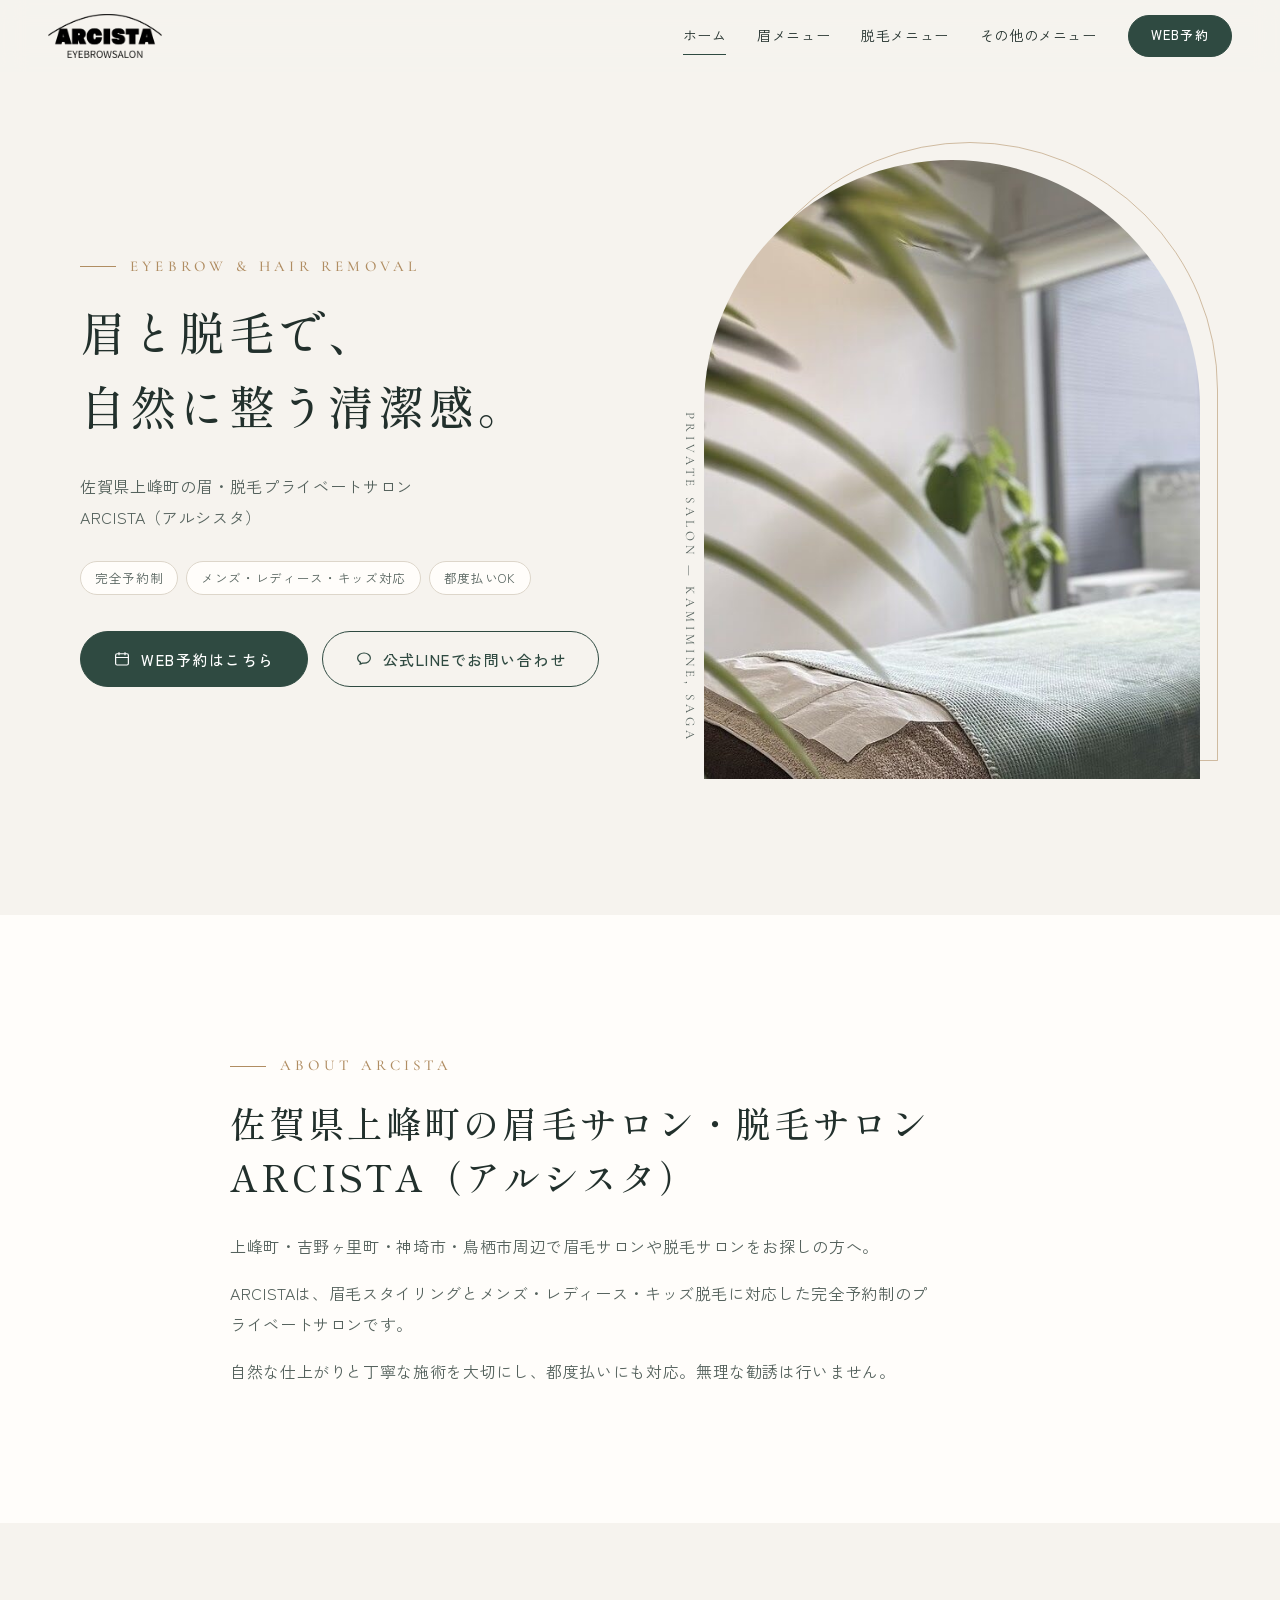
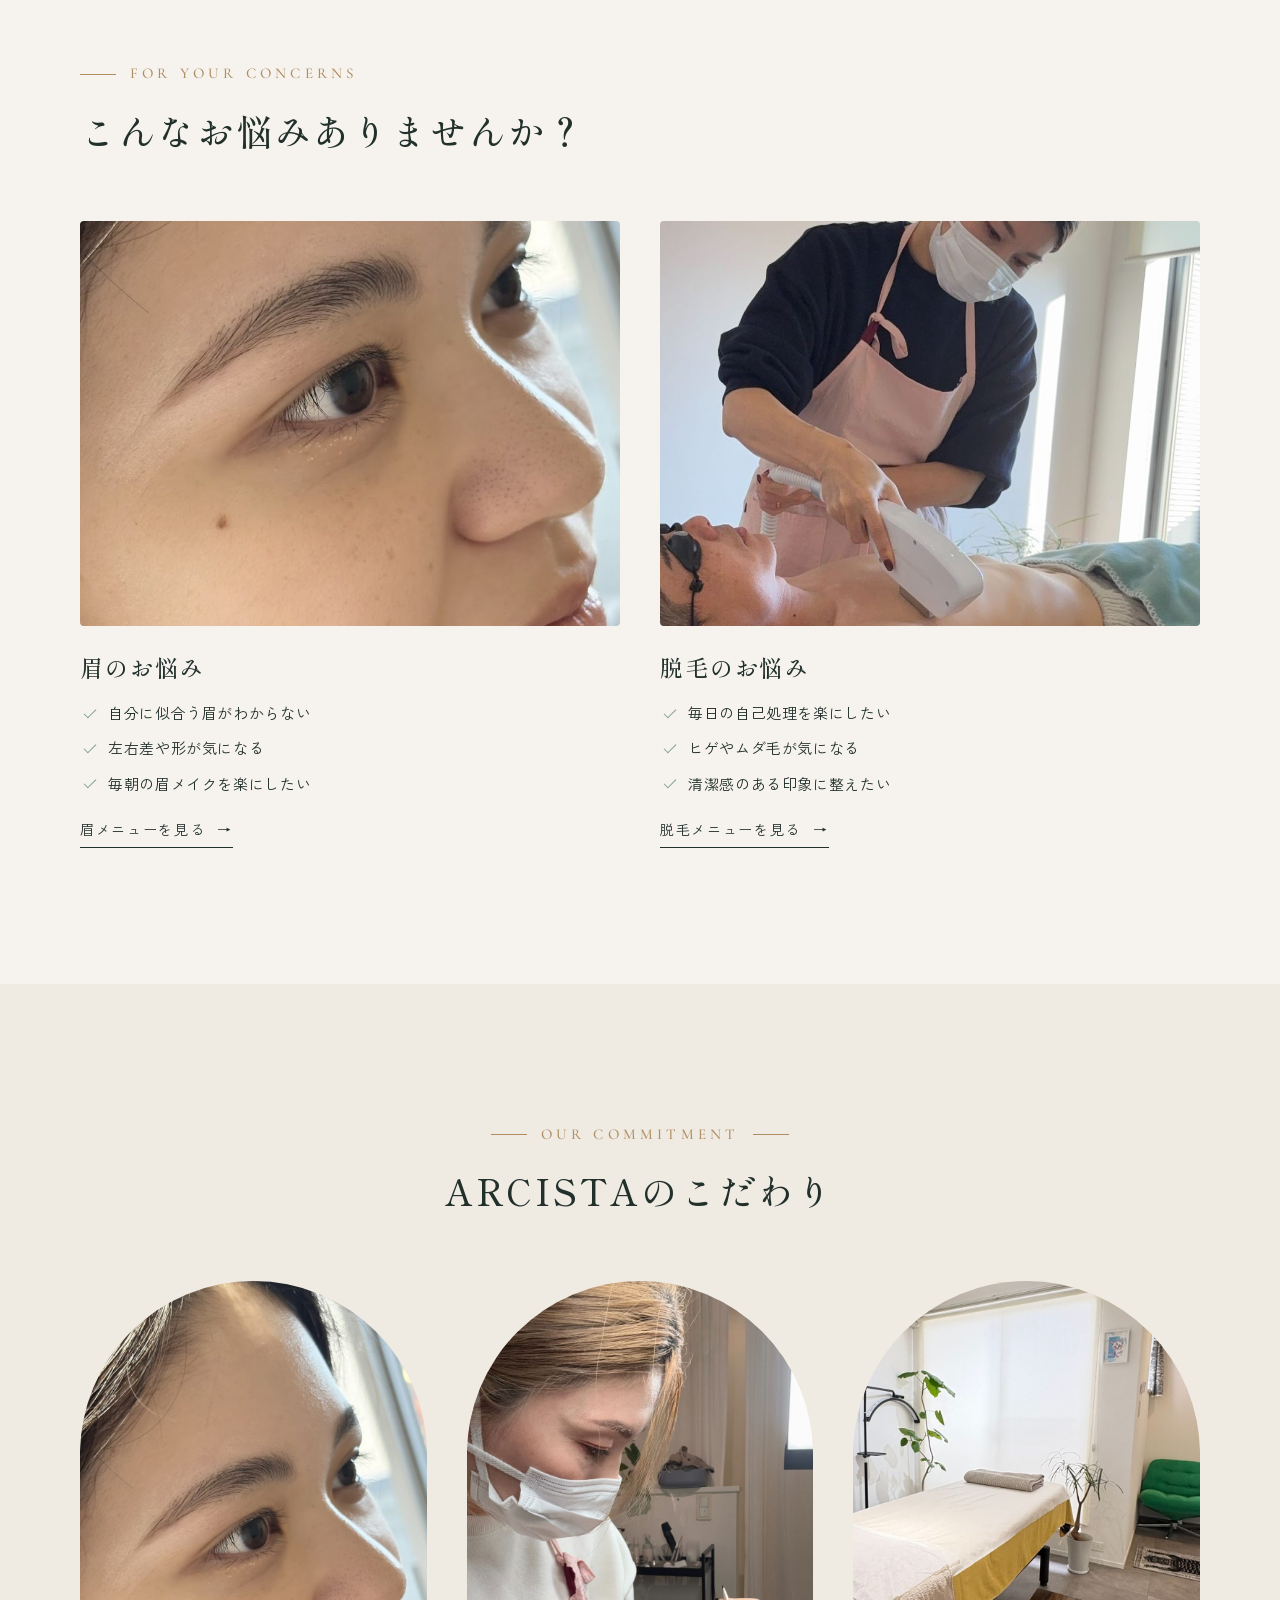
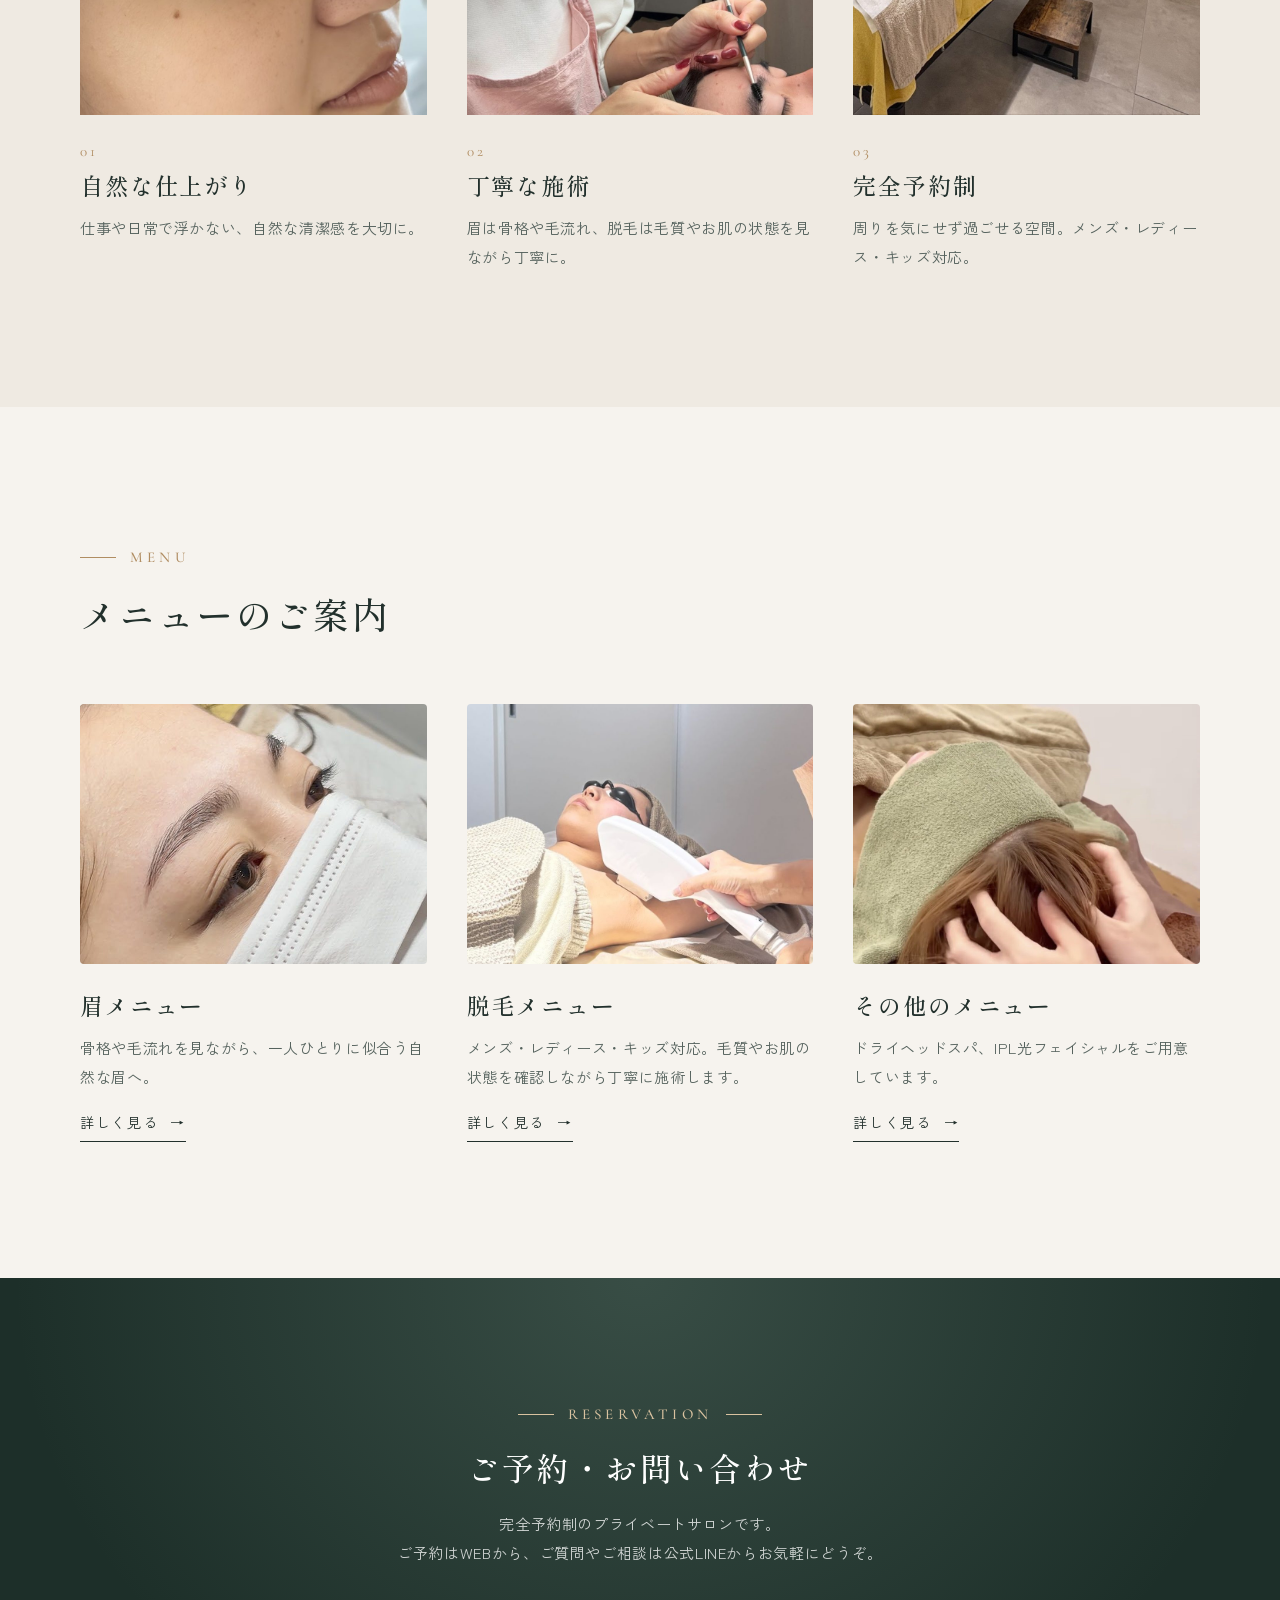
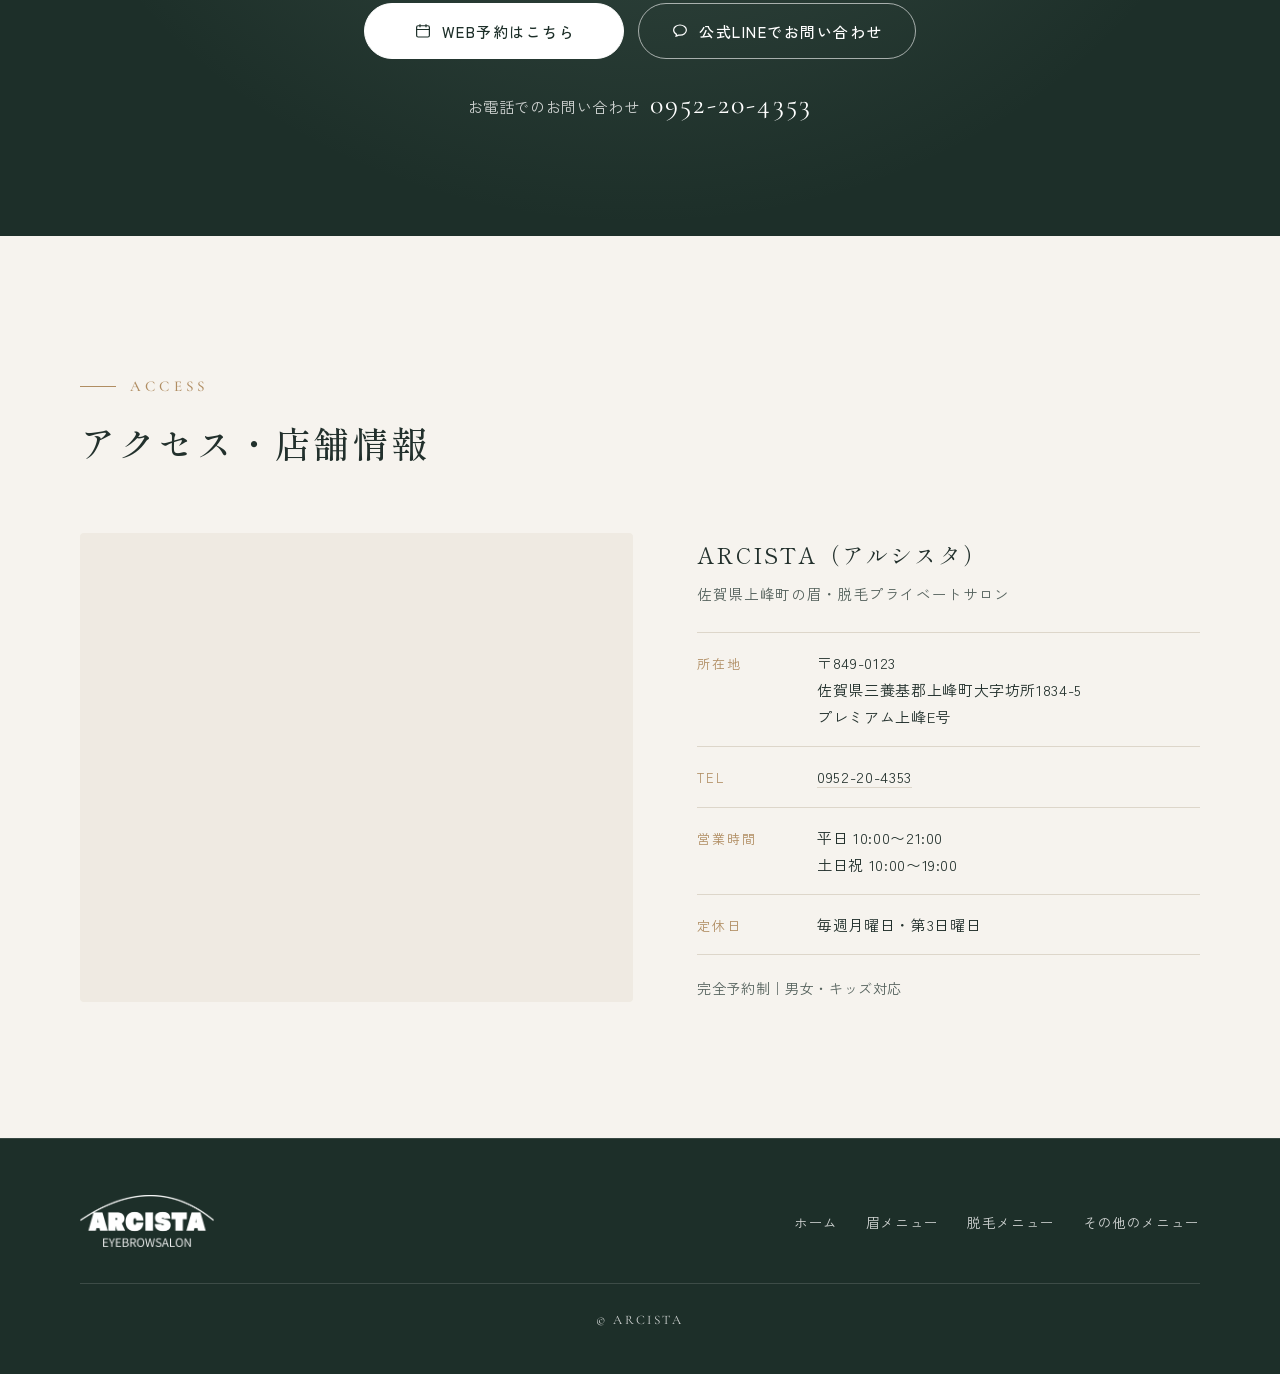
==== index.html @ b63dc0d6 "Rebuild the ARCISTA site as a redesigned static website Recreate all four pages of the Google Sites " ====
<!DOCTYPE html>
<html lang="ja">
<head>
<meta charset="utf-8">
<meta name="viewport" content="width=device-width, initial-scale=1">
<title>ARCISTA（アルシスタ）｜佐賀県上峰町の眉毛サロン・脱毛サロン</title>
<meta name="description" content="佐賀県上峰町の眉毛サロン・脱毛サロン ARCISTA（アルシスタ）。眉毛スタイリングとメンズ・レディース・キッズ脱毛に対応した完全予約制のプライベートサロンです。">
<meta property="og:type" content="website">
<meta property="og:site_name" content="ARCISTA（アルシスタ）">
<meta property="og:title" content="ARCISTA（アルシスタ）｜佐賀県上峰町の眉毛サロン・脱毛サロン">
<meta property="og:description" content="佐賀県上峰町の眉毛サロン・脱毛サロン ARCISTA（アルシスタ）。眉毛スタイリングとメンズ・レディース・キッズ脱毛に対応した完全予約制のプライベートサロンです。">
<meta property="og:image" content="images/hero.jpg">
<meta name="format-detection" content="telephone=no">
<link rel="icon" href="images/favicon.png">
<link rel="apple-touch-icon" href="images/favicon.png">
<link rel="preconnect" href="https://fonts.googleapis.com">
<link rel="preconnect" href="https://fonts.gstatic.com" crossorigin>
<link href="https://fonts.googleapis.com/css2?family=Cormorant+Garamond:wght@400;500&family=Shippori+Mincho:wght@400;500;600&family=Zen+Kaku+Gothic+New:wght@400;500&display=swap" rel="stylesheet">
<link rel="stylesheet" href="css/style.css">
<script>document.documentElement.classList.add('js');</script>
</head>
<body>
<a class="skip" href="#main">本文へスキップ</a>

<header class="site-header">
  <div class="site-header__inner">
    <a class="brand" href="index.html" aria-label="ARCISTA ホーム"><img src="images/logo.png" alt="ARCISTA EYEBROW SALON" width="560" height="217"></a>
    <button class="nav-toggle" type="button" aria-controls="nav" aria-expanded="false" aria-label="メニューを開く"><span></span><span></span><span></span></button>
    <nav class="nav" id="nav" aria-label="メインメニュー">
      <ul class="nav__list">
        <li><a href="index.html" aria-current="page">ホーム</a></li>
        <li><a href="eyebrow.html">眉メニュー</a></li>
        <li><a href="hair-removal.html">脱毛メニュー</a></li>
        <li><a href="other.html">その他のメニュー</a></li>
      </ul>
      <a class="btn btn--small" href="https://script.google.com/macros/s/AKfycbzo8WbLZhx-qSW-HrhDWom1a6CaFW49QN_-avgwk0KfLUEtTzykRMLi_vt3BGddYbbs/exec" target="_blank" rel="noopener">WEB予約</a>
    </nav>
  </div>
</header>

<main id="main">
<section class="hero">
  <div class="wrap hero__inner">
    <div class="reveal">
      <p class="label">Eyebrow &amp; Hair Removal</p>
      <h1 class="hero__title"><span>眉と脱毛で、</span><span>自然に整う清潔感。</span></h1>
      <p class="hero__sub">佐賀県上峰町の眉・脱毛プライベートサロン<br>ARCISTA（アルシスタ）</p>
      <ul class="hero__tags">
        <li>完全予約制</li><li>メンズ・レディース・キッズ対応</li><li>都度払いOK</li>
      </ul>
      <div class="btn-row">
        <a class="btn" href="https://script.google.com/macros/s/AKfycbzo8WbLZhx-qSW-HrhDWom1a6CaFW49QN_-avgwk0KfLUEtTzykRMLi_vt3BGddYbbs/exec" target="_blank" rel="noopener"><svg viewBox="0 0 24 24" fill="none" stroke="currentColor" stroke-width="1.6" aria-hidden="true"><rect x="3.5" y="5" width="17" height="15" rx="2"/><path d="M3.5 10h17M8 3v4M16 3v4"/></svg>WEB予約はこちら</a>
        <a class="btn btn--ghost" href="https://line.me/R/ti/p/@804rrtrj" target="_blank" rel="noopener"><svg viewBox="0 0 24 24" fill="none" stroke="currentColor" stroke-width="1.6" aria-hidden="true"><path d="M12 4c-4.7 0-8.5 3-8.5 6.8 0 2.4 1.5 4.5 3.9 5.7-.2.8-.6 2-.7 2.4 0 0 2.3-.6 3.6-1.5.6.1 1.1.2 1.7.2 4.7 0 8.5-3 8.5-6.8S16.7 4 12 4z"/></svg>公式LINEでお問い合わせ</a>
      </div>
    </div>
    <div class="hero__visual reveal">
      <div class="arch"><img src="images/hero.jpg" alt="観葉植物のある、明るく落ち着いたARCISTAの施術室" width="958" height="719" fetchpriority="high"></div>
      <p class="hero__caption" aria-hidden="true">Private Salon — Kamimine, Saga</p>
    </div>
  </div>
</section>

<section class="section section--surface" aria-labelledby="about-title">
  <div class="wrap wrap--narrow reveal">
    <p class="label">About ARCISTA</p>
    <h2 class="heading" id="about-title">佐賀県上峰町の眉毛サロン・脱毛サロン<br>ARCISTA（アルシスタ）</h2>
    <p class="lead">上峰町・吉野ヶ里町・神埼市・鳥栖市周辺で眉毛サロンや脱毛サロンをお探しの方へ。</p>
    <p class="lead">ARCISTAは、眉毛スタイリングとメンズ・レディース・キッズ脱毛に対応した完全予約制のプライベートサロンです。</p>
    <p class="lead">自然な仕上がりと丁寧な施術を大切にし、都度払いにも対応。無理な勧誘は行いません。</p>
  </div>
</section>

<section class="section" aria-labelledby="concerns-title">
  <div class="wrap">
    <div class="section-head reveal">
      <p class="label">For Your Concerns</p>
      <h2 class="heading" id="concerns-title">こんなお悩みありませんか？</h2>
    </div>
    <div class="cards cards--2">
      <a class="card reveal" href="eyebrow.html">
        <div class="card__media"><img src="images/concern-brow.jpg" alt="自然に整えた眉の横顔" width="1200" height="674" loading="lazy"></div>
        <div class="card__body">
          <h3 class="card__title">眉のお悩み</h3>
          <ul class="checks">
            <li>自分に似合う眉がわからない</li>
            <li>左右差や形が気になる</li>
            <li>毎朝の眉メイクを楽にしたい</li>
          </ul>
          <span class="text-link">眉メニューを見る</span>
        </div>
      </a>
      <a class="card reveal" href="hair-removal.html">
        <div class="card__media"><img src="images/concern-hair.jpg" alt="脱毛の施術風景" width="1200" height="674" loading="lazy"></div>
        <div class="card__body">
          <h3 class="card__title">脱毛のお悩み</h3>
          <ul class="checks">
            <li>毎日の自己処理を楽にしたい</li>
            <li>ヒゲやムダ毛が気になる</li>
            <li>清潔感のある印象に整えたい</li>
          </ul>
          <span class="text-link">脱毛メニューを見る</span>
        </div>
      </a>
    </div>
  </div>
</section>

<section class="section section--soft" aria-labelledby="commit-title">
  <div class="wrap">
    <div class="section-head section-head--center reveal">
      <p class="label">Our Commitment</p>
      <h2 class="heading" id="commit-title">ARCISTAのこだわり</h2>
    </div>
    <div class="cards cards--3 cards--keep">
      <div class="card reveal">
        <div class="card__media card__media--arch"><img src="images/commit-natural.jpg" alt="自然な仕上がりの眉" width="1200" height="1200" loading="lazy"></div>
        <div class="card__body">
          <p class="card__num">01</p>
          <h3 class="card__title">自然な仕上がり</h3>
          <p class="card__text">仕事や日常で浮かない、自然な清潔感を大切に。</p>
        </div>
      </div>
      <div class="card reveal">
        <div class="card__media card__media--arch"><img src="images/commit-care.jpg" alt="眉を丁寧に施術するスタッフ" width="1200" height="1200" loading="lazy"></div>
        <div class="card__body">
          <p class="card__num">02</p>
          <h3 class="card__title">丁寧な施術</h3>
          <p class="card__text">眉は骨格や毛流れ、脱毛は毛質やお肌の状態を見ながら丁寧に。</p>
        </div>
      </div>
      <div class="card reveal">
        <div class="card__media card__media--arch"><img src="images/commit-private.jpg" alt="完全個室の施術スペース" width="1200" height="1200" loading="lazy"></div>
        <div class="card__body">
          <p class="card__num">03</p>
          <h3 class="card__title">完全予約制</h3>
          <p class="card__text">周りを気にせず過ごせる空間。メンズ・レディース・キッズ対応。</p>
        </div>
      </div>
    </div>
  </div>
</section>

<section class="section" aria-labelledby="menu-title">
  <div class="wrap">
    <div class="section-head reveal">
      <p class="label">Menu</p>
      <h2 class="heading" id="menu-title">メニューのご案内</h2>
    </div>
    <div class="cards cards--3">
      <a class="card reveal" href="eyebrow.html">
        <div class="card__media"><img src="images/menu-brow.jpg" alt="眉スタイリングの仕上がり" width="918" height="516" loading="lazy"></div>
        <div class="card__body">
          <h3 class="card__title">眉メニュー</h3>
          <p class="card__text">骨格や毛流れを見ながら、一人ひとりに似合う自然な眉へ。</p>
          <span class="text-link">詳しく見る</span>
        </div>
      </a>
      <a class="card reveal" href="hair-removal.html">
        <div class="card__media"><img src="images/menu-hair.jpg" alt="脱毛の施術風景" width="1200" height="674" loading="lazy"></div>
        <div class="card__body">
          <h3 class="card__title">脱毛メニュー</h3>
          <p class="card__text">メンズ・レディース・キッズ対応。毛質やお肌の状態を確認しながら丁寧に施術します。</p>
          <span class="text-link">詳しく見る</span>
        </div>
      </a>
      <a class="card reveal" href="other.html">
        <div class="card__media"><img src="images/headspa.jpg" alt="ドライヘッドスパの施術風景" width="1179" height="884" loading="lazy"></div>
        <div class="card__body">
          <h3 class="card__title">その他のメニュー</h3>
          <p class="card__text">ドライヘッドスパ、IPL光フェイシャルをご用意しています。</p>
          <span class="text-link">詳しく見る</span>
        </div>
      </a>
    </div>
  </div>
</section>

<section class="cta" aria-labelledby="cta-title">
  <div class="wrap reveal">
    <p class="label">Reservation</p>
    <h2 id="cta-title">ご予約・お問い合わせ</h2>
    <p>完全予約制のプライベートサロンです。<br>ご予約はWEBから、ご質問やご相談は公式LINEからお気軽にどうぞ。</p>
    <div class="btn-row">
      <a class="btn btn--light" href="https://script.google.com/macros/s/AKfycbzo8WbLZhx-qSW-HrhDWom1a6CaFW49QN_-avgwk0KfLUEtTzykRMLi_vt3BGddYbbs/exec" target="_blank" rel="noopener"><svg viewBox="0 0 24 24" fill="none" stroke="currentColor" stroke-width="1.6" aria-hidden="true"><rect x="3.5" y="5" width="17" height="15" rx="2"/><path d="M3.5 10h17M8 3v4M16 3v4"/></svg>WEB予約はこちら</a>
      <a class="btn btn--outline-light" href="https://line.me/R/ti/p/@804rrtrj" target="_blank" rel="noopener"><svg viewBox="0 0 24 24" fill="none" stroke="currentColor" stroke-width="1.6" aria-hidden="true"><path d="M12 4c-4.7 0-8.5 3-8.5 6.8 0 2.4 1.5 4.5 3.9 5.7-.2.8-.6 2-.7 2.4 0 0 2.3-.6 3.6-1.5.6.1 1.1.2 1.7.2 4.7 0 8.5-3 8.5-6.8S16.7 4 12 4z"/></svg>公式LINEでお問い合わせ</a>
    </div>
    <p class="cta__tel">お電話でのお問い合わせ<a href="tel:0952204353">0952-20-4353</a></p>
  </div>
</section>

<section class="section" id="access" aria-labelledby="access-title">
  <div class="wrap">
    <div class="section-head reveal">
      <p class="label">Access</p>
      <h2 class="heading" id="access-title">アクセス・店舗情報</h2>
    </div>
    <div class="access">
      <div class="access__map reveal">
        <iframe title="ARCISTAの地図" loading="lazy" referrerpolicy="no-referrer-when-downgrade" src="https://maps.google.com/maps?hl=ja&amp;q=33.32833,130.421564&amp;z=17&amp;output=embed"></iframe>
      </div>
      <div class="reveal">
        <p class="access__name">ARCISTA（アルシスタ）</p>
        <p class="access__desc">佐賀県上峰町の眉・脱毛プライベートサロン</p>
        <dl class="info">
          <div><dt>所在地</dt><dd>〒849-0123<br><span class="nb">佐賀県三養基郡上峰町</span><span class="nb">大字坊所1834-5</span><br>プレミアム上峰E号</dd></div>
          <div><dt>TEL</dt><dd><a href="tel:0952204353">0952-20-4353</a></dd></div>
          <div><dt>営業時間</dt><dd>平日 10:00〜21:00<br>土日祝 10:00〜19:00</dd></div>
          <div><dt>定休日</dt><dd>毎週月曜日・第3日曜日</dd></div>
        </dl>
        <p class="access__foot">完全予約制｜男女・キッズ対応</p>
      </div>
    </div>
  </div>
</section>
</main>

<footer class="site-footer">
  <div class="wrap">
    <div class="site-footer__inner">
      <a href="index.html" aria-label="ARCISTA ホーム"><img src="images/logo.png" alt="ARCISTA EYEBROW SALON" width="560" height="217" loading="lazy"></a>
      <nav aria-label="フッターメニュー">
        <ul>
          <li><a href="index.html" aria-current="page">ホーム</a></li>
          <li><a href="eyebrow.html">眉メニュー</a></li>
          <li><a href="hair-removal.html">脱毛メニュー</a></li>
          <li><a href="other.html">その他のメニュー</a></li>
        </ul>
      </nav>
    </div>
    <p class="copyright">© ARCISTA</p>
  </div>
</footer>

<div class="fixed-bar">
  <a href="https://script.google.com/macros/s/AKfycbzo8WbLZhx-qSW-HrhDWom1a6CaFW49QN_-avgwk0KfLUEtTzykRMLi_vt3BGddYbbs/exec" target="_blank" rel="noopener"><svg viewBox="0 0 24 24" fill="none" stroke="currentColor" stroke-width="1.6" aria-hidden="true"><rect x="3.5" y="5" width="17" height="15" rx="2"/><path d="M3.5 10h17M8 3v4M16 3v4"/></svg>WEB予約</a>
  <a href="https://line.me/R/ti/p/@804rrtrj" target="_blank" rel="noopener"><svg viewBox="0 0 24 24" fill="none" stroke="currentColor" stroke-width="1.6" aria-hidden="true"><path d="M12 4c-4.7 0-8.5 3-8.5 6.8 0 2.4 1.5 4.5 3.9 5.7-.2.8-.6 2-.7 2.4 0 0 2.3-.6 3.6-1.5.6.1 1.1.2 1.7.2 4.7 0 8.5-3 8.5-6.8S16.7 4 12 4z"/></svg>LINE相談</a>
  <a href="tel:0952204353" aria-label="電話をかける 0952-20-4353"><svg viewBox="0 0 24 24" fill="none" stroke="currentColor" stroke-width="1.6" aria-hidden="true"><path d="M6.5 3.5h3l1.5 4-2 1.5a12 12 0 0 0 6 6l1.5-2 4 1.5v3a2 2 0 0 1-2 2A16 16 0 0 1 4.5 5.5a2 2 0 0 1 2-2z"/></svg></a>
</div>

<script src="js/main.js"></script>
</body>
</html>
---- css/style.css ----
/* ==========================================================
   ARCISTA — site stylesheet
   ========================================================== */

:root {
  --bg: #f6f3ee;
  --bg-soft: #efeae2;
  --surface: #fffdfa;
  --ink: #22302c;
  --ink-soft: #55625d;
  --line: #ddd6ca;
  --green: #2f4a41;
  --green-deep: #1d2f29;
  --sage: #7f9c8e;
  --sage-soft: #dfe8e2;
  --gold: #b08d62;
  --line-green: #06c755;

  --serif: "Shippori Mincho", "Hiragino Mincho ProN", "Yu Mincho", "YuMincho", serif;
  --sans: "Zen Kaku Gothic New", "Hiragino Kaku Gothic ProN", "Hiragino Sans", "Yu Gothic", "Meiryo", sans-serif;
  --latin: "Cormorant Garamond", "Shippori Mincho", "Times New Roman", serif;

  --wrap: 1120px;
  --gutter: clamp(20px, 5vw, 48px);
  --section: clamp(72px, 11vw, 136px);
  --header-h: 72px;
}

*,
*::before,
*::after { box-sizing: border-box; }

html { scroll-behavior: smooth; scroll-padding-top: calc(var(--header-h) + 16px); }

body {
  margin: 0;
  background: var(--bg);
  color: var(--ink);
  font-family: var(--sans);
  font-size: 16px;
  line-height: 1.95;
  letter-spacing: 0.04em;
  -webkit-font-smoothing: antialiased;
  overflow-wrap: anywhere;
}

img { display: block; max-width: 100%; height: auto; }
a { color: inherit; }
h1, h2, h3, h4, p, ul, ol, dl, dd, figure { margin: 0; }
ul, ol { padding: 0; list-style: none; }

h1, h2, h3, h4 {
  font-family: var(--serif);
  font-weight: 500;
  line-height: 1.5;
  letter-spacing: 0.08em;
}

.wrap { width: min(100% - var(--gutter) * 2, var(--wrap)); margin-inline: auto; }
.wrap--narrow { --wrap: 820px; }
.nb { display: inline-block; }

.skip {
  position: absolute; left: 12px; top: -60px; z-index: 100;
  background: var(--green); color: #fff; padding: 8px 16px; border-radius: 4px;
}
.skip:focus { top: 12px; }

:focus-visible { outline: 2px solid var(--gold); outline-offset: 3px; }

/* ---------- Header ---------- */

.site-header {
  position: sticky; top: 0; z-index: 50;
  height: var(--header-h);
  background: rgba(246, 243, 238, 0.9);
  backdrop-filter: blur(12px);
  -webkit-backdrop-filter: blur(12px);
  border-bottom: 1px solid transparent;
  transition: border-color 0.3s;
}
.site-header.is-scrolled { border-bottom-color: var(--line); }

.site-header__inner {
  height: 100%;
  display: flex; align-items: center; justify-content: space-between; gap: 24px;
  width: min(100% - var(--gutter) * 2, 1280px); margin-inline: auto;
}

.brand { display: block; flex: none; }
.brand img { height: 44px; width: auto; }

.nav { display: flex; align-items: center; gap: clamp(16px, 2.4vw, 36px); }
.nav__list { display: flex; gap: clamp(16px, 2.4vw, 36px); }
.nav__list a {
  position: relative; display: block; padding: 6px 0;
  font-size: 14px; text-decoration: none; white-space: nowrap;
}
.nav__list a::after {
  content: ""; position: absolute; left: 0; right: 0; bottom: 0; height: 1px;
  background: var(--green); transform: scaleX(0); transform-origin: left;
  transition: transform 0.3s;
}
.nav__list a:hover::after,
.nav__list a[aria-current="page"]::after { transform: scaleX(1); }

.nav-toggle {
  display: none; width: 44px; height: 44px; padding: 0;
  background: none; border: 0; cursor: pointer; position: relative;
}
.nav-toggle span {
  position: absolute; left: 10px; right: 10px; height: 1.5px; background: var(--ink);
  transition: transform 0.3s, top 0.3s, opacity 0.3s;
}
.nav-toggle span:nth-child(1) { top: 15px; }
.nav-toggle span:nth-child(2) { top: 21px; }
.nav-toggle span:nth-child(3) { top: 27px; }
.nav-toggle[aria-expanded="true"] span:nth-child(1) { top: 21px; transform: rotate(45deg); }
.nav-toggle[aria-expanded="true"] span:nth-child(2) { opacity: 0; }
.nav-toggle[aria-expanded="true"] span:nth-child(3) { top: 21px; transform: rotate(-45deg); }

/* ---------- Buttons ---------- */

.btn {
  display: inline-flex; align-items: center; justify-content: center; gap: 10px;
  min-height: 56px; padding: 12px 32px;
  border: 1px solid var(--green); border-radius: 999px;
  background: var(--green); color: #fff;
  font-family: var(--sans); font-size: 15px; font-weight: 500; letter-spacing: 0.1em;
  text-decoration: none; text-align: center; line-height: 1.4;
  transition: background 0.25s, color 0.25s, border-color 0.25s, transform 0.25s;
}
.btn:hover { background: var(--green-deep); border-color: var(--green-deep); transform: translateY(-2px); }
.btn--ghost { background: transparent; color: var(--green); }
.btn--ghost:hover { background: var(--green); color: #fff; }
.btn--light { background: #fff; border-color: #fff; color: var(--green-deep); }
.btn--light:hover { background: var(--sage-soft); border-color: var(--sage-soft); }
.btn--outline-light { background: transparent; border-color: rgba(255, 255, 255, 0.6); color: #fff; }
.btn--outline-light:hover { background: #fff; border-color: #fff; color: var(--green-deep); }
.btn--small { min-height: 42px; padding: 8px 22px; font-size: 13px; }
.btn svg { width: 18px; height: 18px; flex: none; }

.btn-row { display: flex; flex-wrap: wrap; gap: 14px; }

.text-link {
  display: inline-flex; align-items: center; gap: 12px;
  font-size: 14px; letter-spacing: 0.12em; text-decoration: none;
  padding-bottom: 4px; border-bottom: 1px solid currentColor;
}
.text-link::after { content: "→"; transition: transform 0.25s; }
a:hover > .text-link::after,
.text-link:hover::after { transform: translateX(5px); }

/* ---------- Section basics ---------- */

.section { padding-block: var(--section); }
.section--soft { background: var(--bg-soft); }
.section--surface { background: var(--surface); }
.section--tight-top { padding-top: 0; }

.label {
  display: flex; align-items: center; gap: 14px;
  font-family: var(--latin); font-size: 15px; font-weight: 500;
  letter-spacing: 0.28em; text-transform: uppercase; color: var(--gold);
  margin-bottom: 14px;
}
.label::before { content: ""; width: 36px; height: 1px; background: currentColor; }

.heading { font-size: clamp(24px, 3.6vw, 36px); }
.heading + .lead { margin-top: 28px; }
.lead { color: var(--ink-soft); max-width: 44em; }
.lead + .lead { margin-top: 1em; }

.section-head { margin-bottom: clamp(36px, 6vw, 64px); }
.section-head--center { text-align: center; }
.section-head--center .label { justify-content: center; }
.section-head--center .label::after { content: ""; width: 36px; height: 1px; background: currentColor; }
.section-head--center .lead { margin-inline: auto; }

.arch { border-radius: 999px 999px 0 0; overflow: hidden; }
.arch img, .frame img { width: 100%; height: 100%; object-fit: cover; }
.frame { border-radius: 4px; overflow: hidden; }

/* ---------- Home hero ---------- */

.hero { padding-block: clamp(40px, 7vw, 88px) var(--section); overflow: hidden; }
.hero__inner {
  display: grid; grid-template-columns: 1.05fr 0.95fr; align-items: center;
  gap: clamp(32px, 6vw, 88px);
}
.hero__title { font-size: clamp(28px, 3.6vw, 46px); line-height: 1.6; letter-spacing: 0.08em; }
.hero__title span { display: block; white-space: nowrap; }
.hero__sub { margin-top: 28px; color: var(--ink-soft); max-width: 30em; }
.hero__tags { display: flex; flex-wrap: wrap; gap: 8px; margin-top: 28px; }
.hero__tags li {
  font-size: 12.5px; padding: 4px 14px; border: 1px solid var(--line);
  border-radius: 999px; background: var(--surface); color: var(--ink-soft);
}
.hero .btn-row { margin-top: 36px; }
.hero__visual { position: relative; }
.hero__visual .arch { aspect-ratio: 4 / 5; }
.hero__visual::before {
  content: ""; position: absolute; inset: -18px -18px 18px 18px; z-index: -1;
  border: 1px solid var(--gold); border-radius: 999px 999px 0 0; opacity: 0.55;
}
.hero__caption {
  position: absolute; left: -28px; bottom: 36px;
  writing-mode: vertical-rl; font-family: var(--latin); font-size: 13px;
  letter-spacing: 0.3em; color: var(--ink-soft); text-transform: uppercase;
}

/* ---------- Page hero (sub pages) ---------- */

.page-hero {
  padding-block: clamp(56px, 9vw, 112px) clamp(48px, 7vw, 88px);
  border-bottom: 1px solid var(--line);
  background:
    radial-gradient(60% 120% at 100% 0%, rgba(127, 156, 142, 0.18), transparent 70%),
    var(--bg);
}
.page-hero__en {
  font-family: var(--latin); font-size: clamp(44px, 9vw, 104px); font-weight: 400;
  line-height: 1; letter-spacing: 0.04em; color: var(--green);
}
.page-hero__title { margin-top: 18px; font-size: clamp(18px, 2.4vw, 22px); letter-spacing: 0.2em; }
.page-hero__lead { margin-top: 28px; color: var(--ink-soft); max-width: 42em; }

.crumbs { font-size: 12px; color: var(--ink-soft); margin-bottom: 28px; }
.crumbs a { text-decoration: none; }
.crumbs a:hover { text-decoration: underline; }
.crumbs span { margin-inline: 8px; }

/* ---------- Split layout ---------- */

.split {
  display: grid; grid-template-columns: 1fr 1fr; align-items: center;
  gap: clamp(32px, 6vw, 80px);
}
.split--reverse > :first-child { order: 2; }
.split__media { aspect-ratio: 4 / 3; }
.split__media.arch { aspect-ratio: 4 / 5; max-width: 440px; width: 100%; margin-inline: auto; }

/* ---------- Cards ---------- */

.cards { display: grid; gap: clamp(24px, 3.5vw, 40px); }
.cards--2 { grid-template-columns: repeat(2, 1fr); }
.cards--3 { grid-template-columns: repeat(3, 1fr); }

.card { display: flex; flex-direction: column; text-decoration: none; }
.card__media { aspect-ratio: 4 / 3; overflow: hidden; border-radius: 4px; background: var(--bg-soft); }
.card__media--arch { aspect-ratio: 4 / 5; border-radius: 999px 999px 0 0; }
.card__media--square { aspect-ratio: 1; }
.card__media img { width: 100%; height: 100%; object-fit: cover; transition: transform 0.8s cubic-bezier(0.2, 0.7, 0.2, 1); }
a.card:hover .card__media img { transform: scale(1.05); }
.card__body { padding-top: 22px; display: flex; flex-direction: column; flex: 1; }
.card__num { font-family: var(--latin); font-size: 15px; letter-spacing: 0.2em; color: var(--gold); }
.card__title { font-size: clamp(19px, 2.2vw, 23px); margin-top: 2px; }
.card__text { margin-top: 10px; color: var(--ink-soft); font-size: 15px; }
.card__body .text-link { margin-top: 18px; align-self: flex-start; }

.checks { margin-top: 14px; display: grid; gap: 6px; }
.checks li { position: relative; padding-left: 28px; font-size: 15px; }
.checks li::before {
  content: ""; position: absolute; left: 4px; top: 0.72em;
  width: 12px; height: 6px; border-left: 1.5px solid var(--sage); border-bottom: 1.5px solid var(--sage);
  transform: rotate(-45deg);
}

/* ---------- Feature list (reasons) ---------- */

.features { display: grid; gap: 0; border-top: 1px solid var(--line); }
.feature {
  display: grid; grid-template-columns: 96px 1fr; gap: clamp(16px, 3vw, 40px);
  padding-block: clamp(28px, 4vw, 44px); border-bottom: 1px solid var(--line);
}
.feature__num { font-family: var(--latin); font-size: clamp(40px, 5vw, 56px); line-height: 1; color: var(--sage); }
.feature__title { font-size: clamp(18px, 2.2vw, 22px); }
.feature__text { margin-top: 10px; color: var(--ink-soft); }

/* ---------- Menu detail blocks ---------- */

.menu-block { scroll-margin-top: calc(var(--header-h) + 16px); }
.menu-title { display: flex; align-items: baseline; flex-wrap: wrap; gap: 6px 20px; padding-bottom: 20px; border-bottom: 1px solid var(--ink); margin-bottom: clamp(32px, 5vw, 56px); }
.menu-title h2 { font-size: clamp(26px, 4vw, 40px); }
.menu-title p { font-family: var(--latin); letter-spacing: 0.24em; color: var(--gold); text-transform: uppercase; font-size: 14px; }

.detail-grid { display: grid; grid-template-columns: 1fr 1fr; gap: clamp(28px, 4vw, 56px); }
.detail { display: block; }
.detail--full { grid-column: 1 / -1; }
.detail h3 {
  font-size: 19px; margin-bottom: 16px; padding-left: 16px; position: relative;
}
.detail h3::before { content: ""; position: absolute; left: 0; top: 0.35em; bottom: 0.35em; width: 2px; background: var(--gold); }
.detail p { color: var(--ink-soft); }
.detail p + p { margin-top: 0.8em; }

.note { font-size: 13.5px; color: var(--ink-soft); line-height: 1.8; }
.note-list { display: grid; gap: 8px; }
.note-list li { position: relative; padding-left: 1.3em; color: var(--ink-soft); font-size: 15px; }
.note-list li::before { content: "・"; position: absolute; left: 0; }

/* ---------- Price ---------- */

.price-card {
  background: var(--surface); border: 1px solid var(--line); border-radius: 6px;
  padding: clamp(24px, 4vw, 40px);
}
.price-card h3, .price-card h4 { font-size: 19px; margin-bottom: 12px; }
.price-card .sub { font-size: 13px; color: var(--gold); letter-spacing: 0.14em; font-family: var(--sans); margin-left: 10px; }

.prices { display: grid; }
.prices > div {
  display: flex; align-items: baseline; justify-content: space-between; gap: 16px;
  padding-block: 14px; border-bottom: 1px dashed var(--line);
}
.prices > div:last-child { border-bottom: 0; }
.prices dt { font-size: 15px; }
.prices dd {
  font-family: var(--latin); font-size: 28px; font-weight: 500; line-height: 1.2;
  letter-spacing: 0.02em; white-space: nowrap; color: var(--green);
}
.prices dd small { font-family: var(--sans); font-size: 12px; margin-left: 4px; color: var(--ink-soft); letter-spacing: 0.04em; }
.prices .is-first dt::after {
  content: "初回"; display: none;
}
.badge {
  display: inline-block; margin-left: 8px; padding: 1px 10px; border-radius: 999px;
  background: var(--gold); color: #fff; font-size: 11px; letter-spacing: 0.1em; vertical-align: 2px;
}
.price-meta { margin-top: 18px; padding-top: 18px; border-top: 1px solid var(--line); font-size: 14px; color: var(--ink-soft); line-height: 1.8; }
.price-meta strong { color: var(--ink); font-weight: 500; }

/* course table */
.table-scroll { overflow-x: auto; -webkit-overflow-scrolling: touch; margin-top: 8px; }
.course { width: 100%; min-width: 520px; border-collapse: collapse; text-align: center; }
.course caption { text-align: left; font-family: var(--serif); font-size: 19px; letter-spacing: 0.08em; padding-bottom: 14px; }
.course th, .course td { padding: 14px 8px; border: 1px solid var(--line); }
.course thead th { background: var(--green); color: #fff; font-weight: 500; font-size: 15px; border-color: var(--green); line-height: 1.5; }
.course thead th:first-child { background: var(--sage-soft); color: var(--ink); border-color: var(--line); font-size: 13px; }
.course thead th span { display: inline-block; margin-top: 4px; padding: 0 10px; border-radius: 999px; background: #fff; color: var(--green); font-size: 11px; letter-spacing: 0.1em; }
.course tbody th { font-weight: 500; font-size: 14px; background: var(--bg); line-height: 1.5; }
.course td { background: var(--surface); line-height: 1.4; }
.course td b { display: block; font-family: var(--latin); font-size: 23px; font-weight: 500; color: var(--green); letter-spacing: 0.02em; }
.course td b small { font-family: var(--sans); font-size: 11px; margin-left: 2px; }
.course td span { font-size: 11.5px; color: var(--ink-soft); letter-spacing: 0; }
.course td b { white-space: nowrap; }
.course i { font-style: normal; }

.info-pair { display: grid; grid-template-columns: 1fr 1.4fr; gap: 0; background: var(--surface); border: 1px solid var(--line); border-radius: 6px; }
.info-pair > div { padding: clamp(20px, 3vw, 32px); }
.info-pair > div + div { border-left: 1px solid var(--line); }
.info-pair h4 { font-size: 16px; margin-bottom: 8px; }
.info-pair li { font-size: 14.5px; color: var(--ink-soft); }

/* ---------- Steps ---------- */

.steps { display: grid; grid-template-columns: repeat(4, 1fr); gap: clamp(16px, 2vw, 28px); counter-reset: step; }
.steps li {
  counter-increment: step; position: relative;
  background: var(--surface); border: 1px solid var(--line); border-radius: 6px;
  padding: 28px 22px 26px;
}
.steps li::before {
  content: "0" counter(step);
  font-family: var(--latin); font-size: 34px; line-height: 1; color: var(--sage);
  display: block; margin-bottom: 14px;
}
.steps h4 { font-size: 15.5px; letter-spacing: 0.03em; margin-bottom: 8px; }
.steps p { font-size: 14px; color: var(--ink-soft); line-height: 1.85; }

/* ---------- Gallery ---------- */

.gallery { display: grid; grid-template-columns: repeat(3, 1fr); gap: clamp(14px, 2vw, 24px); }
.gallery figure { display: grid; gap: 10px; }
.gallery .frame { aspect-ratio: 16 / 10; }
.gallery figcaption { font-size: 13px; letter-spacing: 0.14em; color: var(--ink-soft); text-align: center; }

/* ---------- CTA band ---------- */

.cta {
  background: var(--green-deep); color: #fff; text-align: center;
  padding-block: clamp(64px, 9vw, 104px);
  background-image: radial-gradient(70% 140% at 50% 0%, rgba(127, 156, 142, 0.28), transparent 70%);
}
.cta .label { justify-content: center; color: #d9c2a0; }
.cta .label::after { content: ""; width: 36px; height: 1px; background: currentColor; }
.cta h2 { font-size: clamp(22px, 3.4vw, 32px); }
.cta p { margin-top: 18px; color: rgba(255, 255, 255, 0.78); font-size: 15px; }
.cta .btn-row { justify-content: center; margin-top: 36px; }
.cta .btn { min-width: 260px; }
.cta__tel { margin-top: 28px; font-size: 14px; color: rgba(255, 255, 255, 0.78); }
.cta__tel a { font-family: var(--latin); font-size: 28px; color: #fff; text-decoration: none; letter-spacing: 0.08em; margin-left: 10px; }

/* ---------- Access ---------- */

.access { display: grid; grid-template-columns: 1.1fr 1fr; gap: clamp(28px, 5vw, 72px); align-items: stretch; }
.access__map { min-height: 380px; border-radius: 4px; overflow: hidden; background: var(--bg-soft); }
.access__map iframe { width: 100%; height: 100%; min-height: 380px; border: 0; display: block; filter: saturate(0.75); }
.access__name { font-family: var(--serif); font-size: 22px; letter-spacing: 0.1em; }
.access__desc { color: var(--ink-soft); font-size: 14.5px; margin-top: 4px; }
.info { margin-top: 24px; border-top: 1px solid var(--line); }
.info > div { display: grid; grid-template-columns: 6.5em 1fr; gap: 16px; padding-block: 16px; border-bottom: 1px solid var(--line); }
.info dt { font-size: 13px; color: var(--gold); letter-spacing: 0.14em; padding-top: 2px; }
.info dd { font-size: 15px; line-height: 1.8; }
.info dd a { text-decoration: none; border-bottom: 1px solid var(--line); }
.access__foot { margin-top: 20px; font-size: 14px; color: var(--ink-soft); }

/* ---------- Footer ---------- */

.site-footer { background: var(--green-deep); color: rgba(255, 255, 255, 0.8); padding-block: 56px 40px; border-top: 1px solid rgba(255, 255, 255, 0.12); }
.site-footer__inner { display: flex; flex-wrap: wrap; align-items: center; justify-content: space-between; gap: 28px; }
.site-footer img { height: 52px; width: auto; filter: invert(1); }
.site-footer nav ul { display: flex; flex-wrap: wrap; gap: 8px 28px; }
.site-footer nav a { font-size: 13.5px; text-decoration: none; }
.site-footer nav a:hover { color: #fff; text-decoration: underline; }
.copyright { margin-top: 36px; padding-top: 24px; border-top: 1px solid rgba(255, 255, 255, 0.14); font-family: var(--latin); font-size: 13px; letter-spacing: 0.2em; text-align: center; }

/* ---------- Mobile fixed bar ---------- */

.fixed-bar { display: none; }

/* ---------- Reveal ---------- */

.js .reveal { opacity: 0; transform: translateY(22px); transition: opacity 0.9s ease, transform 0.9s cubic-bezier(0.2, 0.7, 0.2, 1); }
.js .reveal.is-visible { opacity: 1; transform: none; }

@media (prefers-reduced-motion: reduce) {
  html { scroll-behavior: auto; }
  .js .reveal { opacity: 1; transform: none; transition: none; }
  .card__media img, .btn { transition: none; }
}

/* ---------- Responsive ---------- */

@media (max-width: 960px) {
  .steps { grid-template-columns: repeat(2, 1fr); }
  .cards--3 { grid-template-columns: repeat(2, 1fr); }
  .cards--3.cards--keep { grid-template-columns: repeat(3, 1fr); }
}

@media (max-width: 820px) {
  :root { --header-h: 60px; }
  body { font-size: 15px; padding-bottom: 64px; }

  .brand img { height: 36px; }
  .nav-toggle { display: block; }
  .nav {
    position: fixed; inset: var(--header-h) 0 auto 0;
    flex-direction: column; align-items: stretch; gap: 20px;
    padding: 12px var(--gutter) 28px;
    background: var(--bg); border-bottom: 1px solid var(--line);
    opacity: 0; visibility: hidden; transform: translateY(-8px);
    transition: opacity 0.25s, transform 0.25s, visibility 0.25s;
  }
  .nav.is-open { opacity: 1; visibility: visible; transform: none; }
  .nav__list { flex-direction: column; gap: 0; }
  .nav__list a { padding: 16px 0; font-size: 15px; border-bottom: 1px solid var(--line); }
  .nav__list a::after { display: none; }

  .hero__inner, .split, .access, .detail-grid { grid-template-columns: 1fr; }
  .hero__visual { order: -1; width: min(100%, 420px); margin-inline: auto; }
  .hero__visual .arch { aspect-ratio: 1; }
  .hero__visual::before { inset: -10px -10px 10px 10px; }
  .hero__caption { display: none; }
  .hero__title { font-size: clamp(24px, 7.2vw, 34px); letter-spacing: 0.06em; }
  .split--reverse > :first-child { order: 0; }
  .cards--2, .cards--3, .cards--3.cards--keep { grid-template-columns: 1fr; }
  .card__media--arch { aspect-ratio: 1; max-width: 420px; width: 100%; margin-inline: auto; }
  .feature { grid-template-columns: 56px 1fr; }
  .info-pair { grid-template-columns: 1fr; }
  .info-pair > div + div { border-left: 0; border-top: 1px solid var(--line); }
  .btn-row .btn { flex: 1 1 100%; }
  .cta .btn { min-width: 0; }
  .site-footer__inner { flex-direction: column; align-items: flex-start; }

  .fixed-bar {
    position: fixed; left: 0; right: 0; bottom: 0; z-index: 40;
    display: grid; grid-template-columns: 1fr 1fr 64px; height: 64px;
    background: var(--green-deep); box-shadow: 0 -6px 24px rgba(0, 0, 0, 0.12);
  }
  .fixed-bar a {
    display: flex; align-items: center; justify-content: center; gap: 8px;
    color: #fff; text-decoration: none; font-size: 13.5px; font-weight: 500; letter-spacing: 0.08em;
  }
  .fixed-bar a + a { border-left: 1px solid rgba(255, 255, 255, 0.16); }
  .fixed-bar a:first-child { background: var(--green); }
  .fixed-bar svg { width: 18px; height: 18px; }
}

@media (max-width: 520px) {
  .course { min-width: 0; table-layout: fixed; }
  .course th, .course td { padding: 12px 3px; }
  .course thead th { font-size: 13px; }
  .course thead th:first-child { width: 22%; font-size: 11px; }
  .course thead th span { padding: 0 6px; font-size: 10px; letter-spacing: 0.04em; }
  .course tbody th { font-size: 12px; }
  .course td b { font-size: clamp(15px, 4.6vw, 18px); letter-spacing: 0; }
  .course td b small { font-size: 10px; margin-left: 1px; }
  .course td span { display: block; font-size: 10px; line-height: 1.5; margin-top: 2px; }
  .steps { grid-template-columns: 1fr; }
  .gallery { grid-template-columns: 1fr; }
  .prices dd { font-size: 24px; }
  .info > div { grid-template-columns: 5.5em 1fr; gap: 10px; }
}
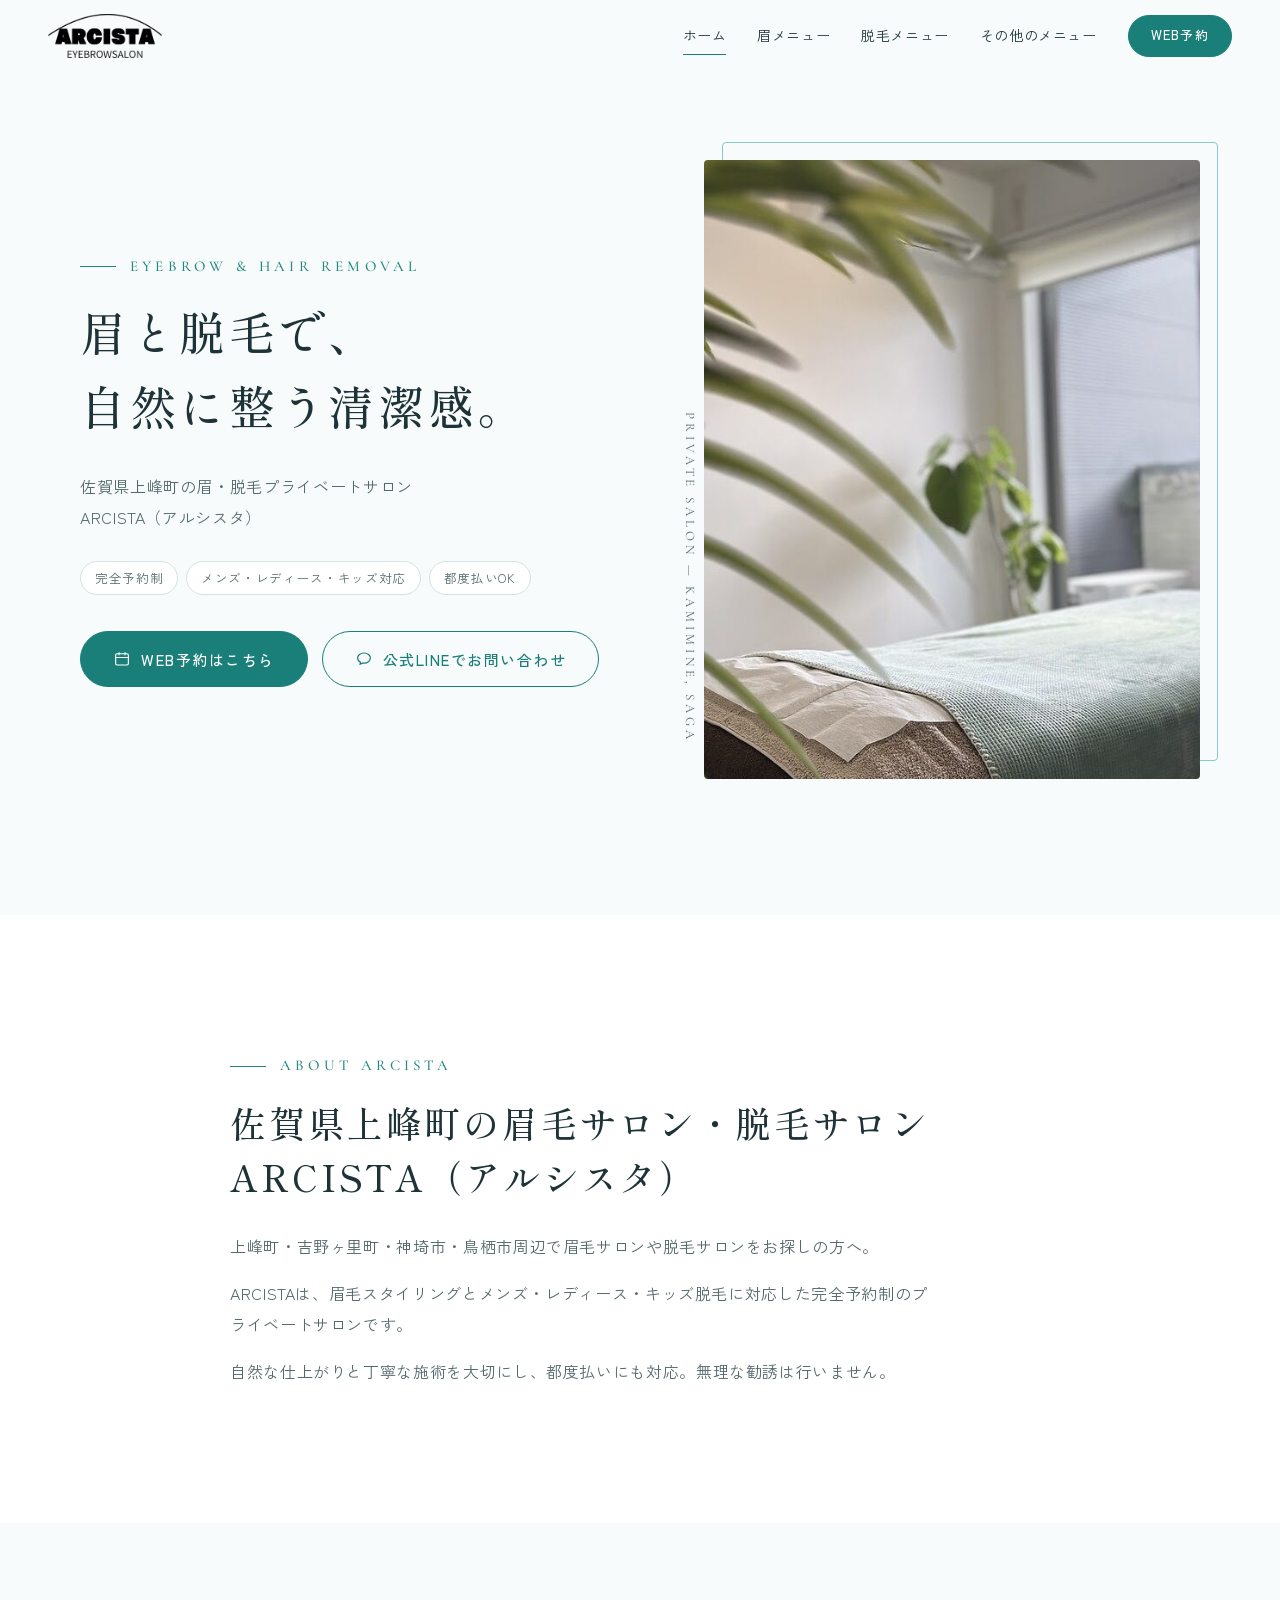
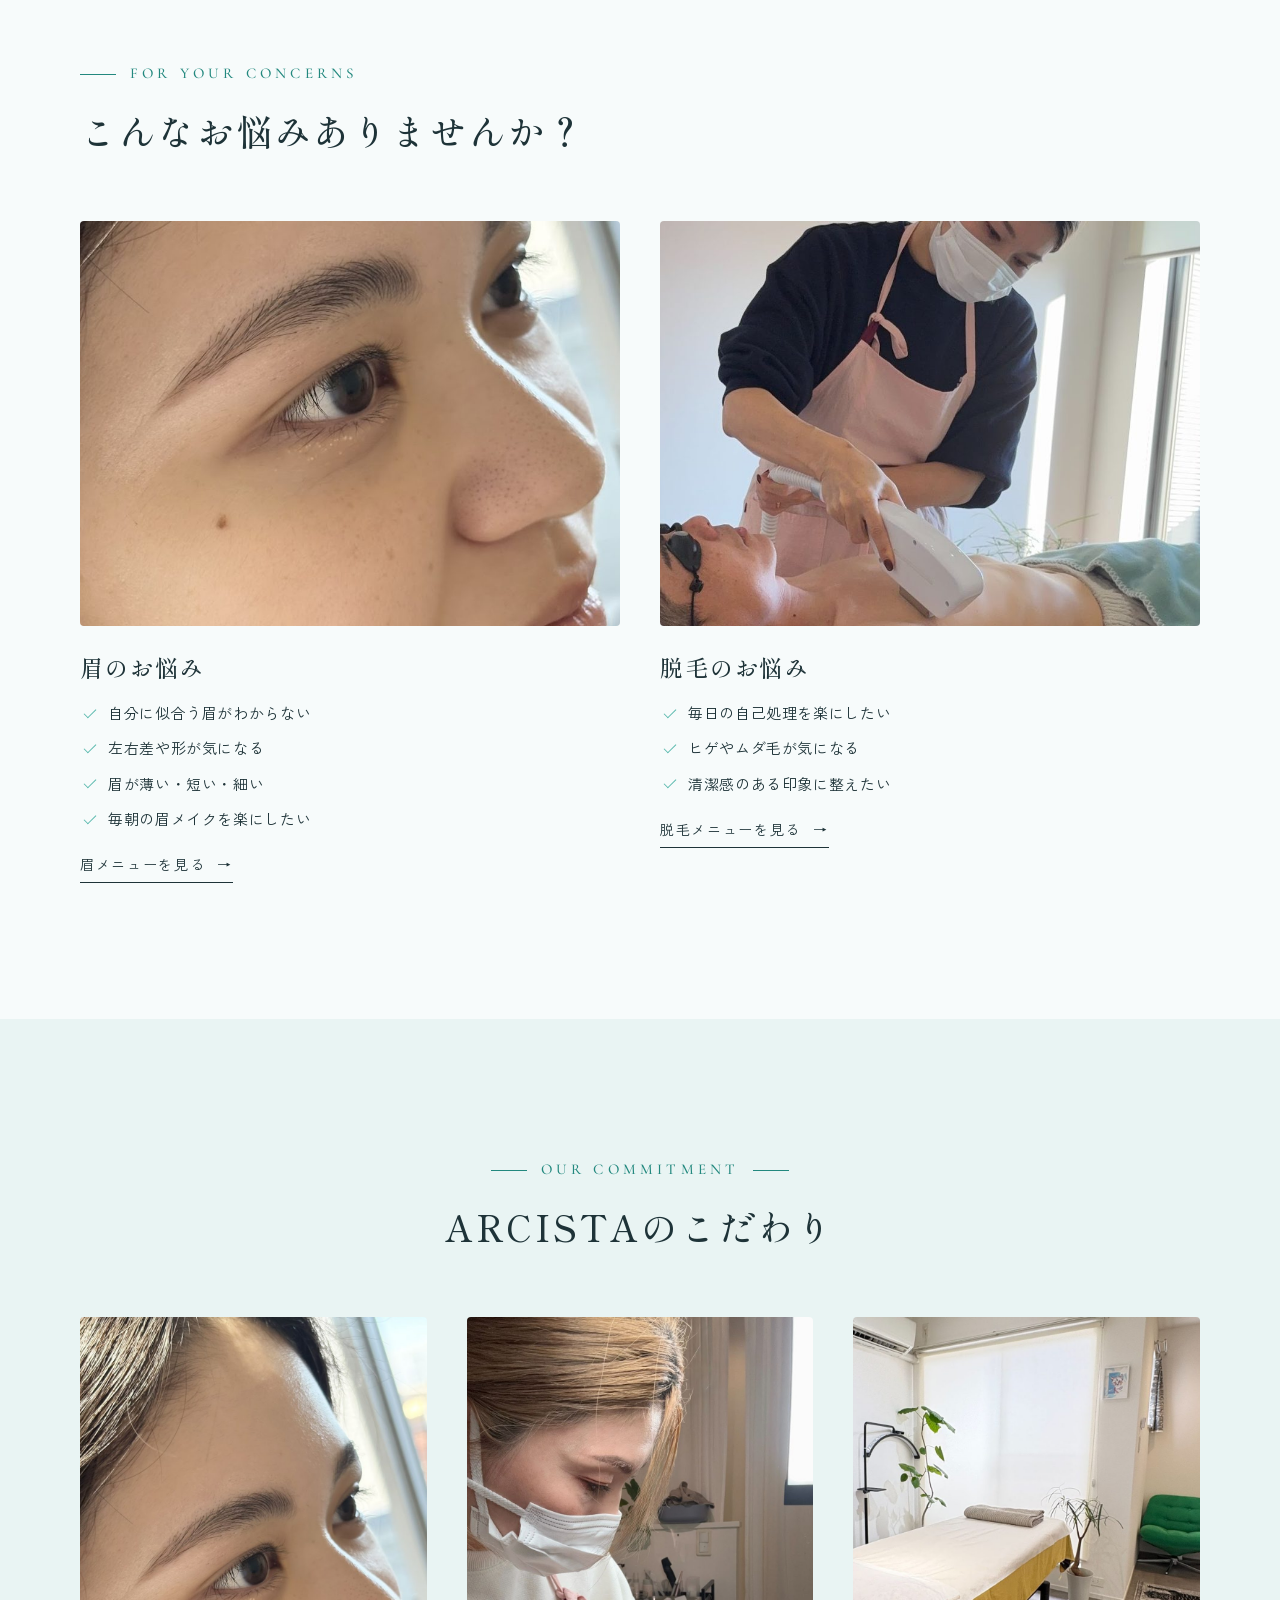
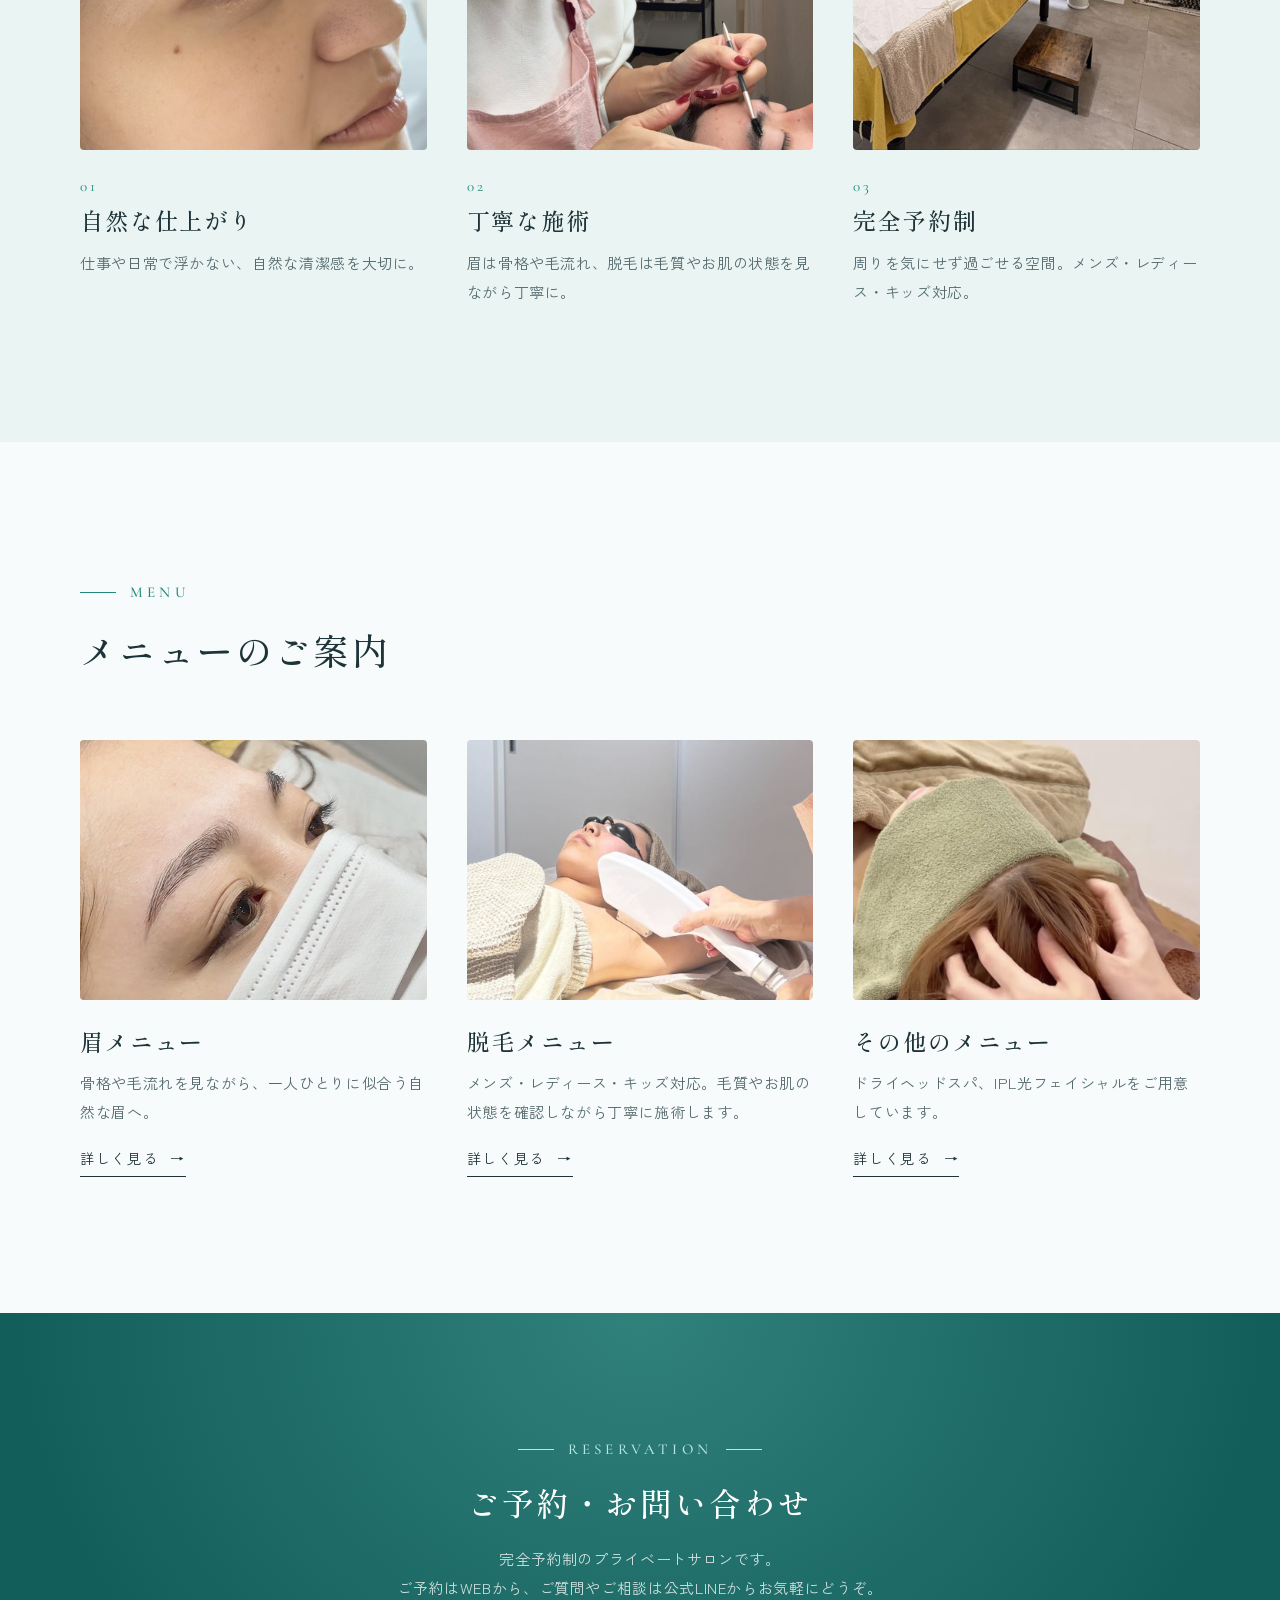
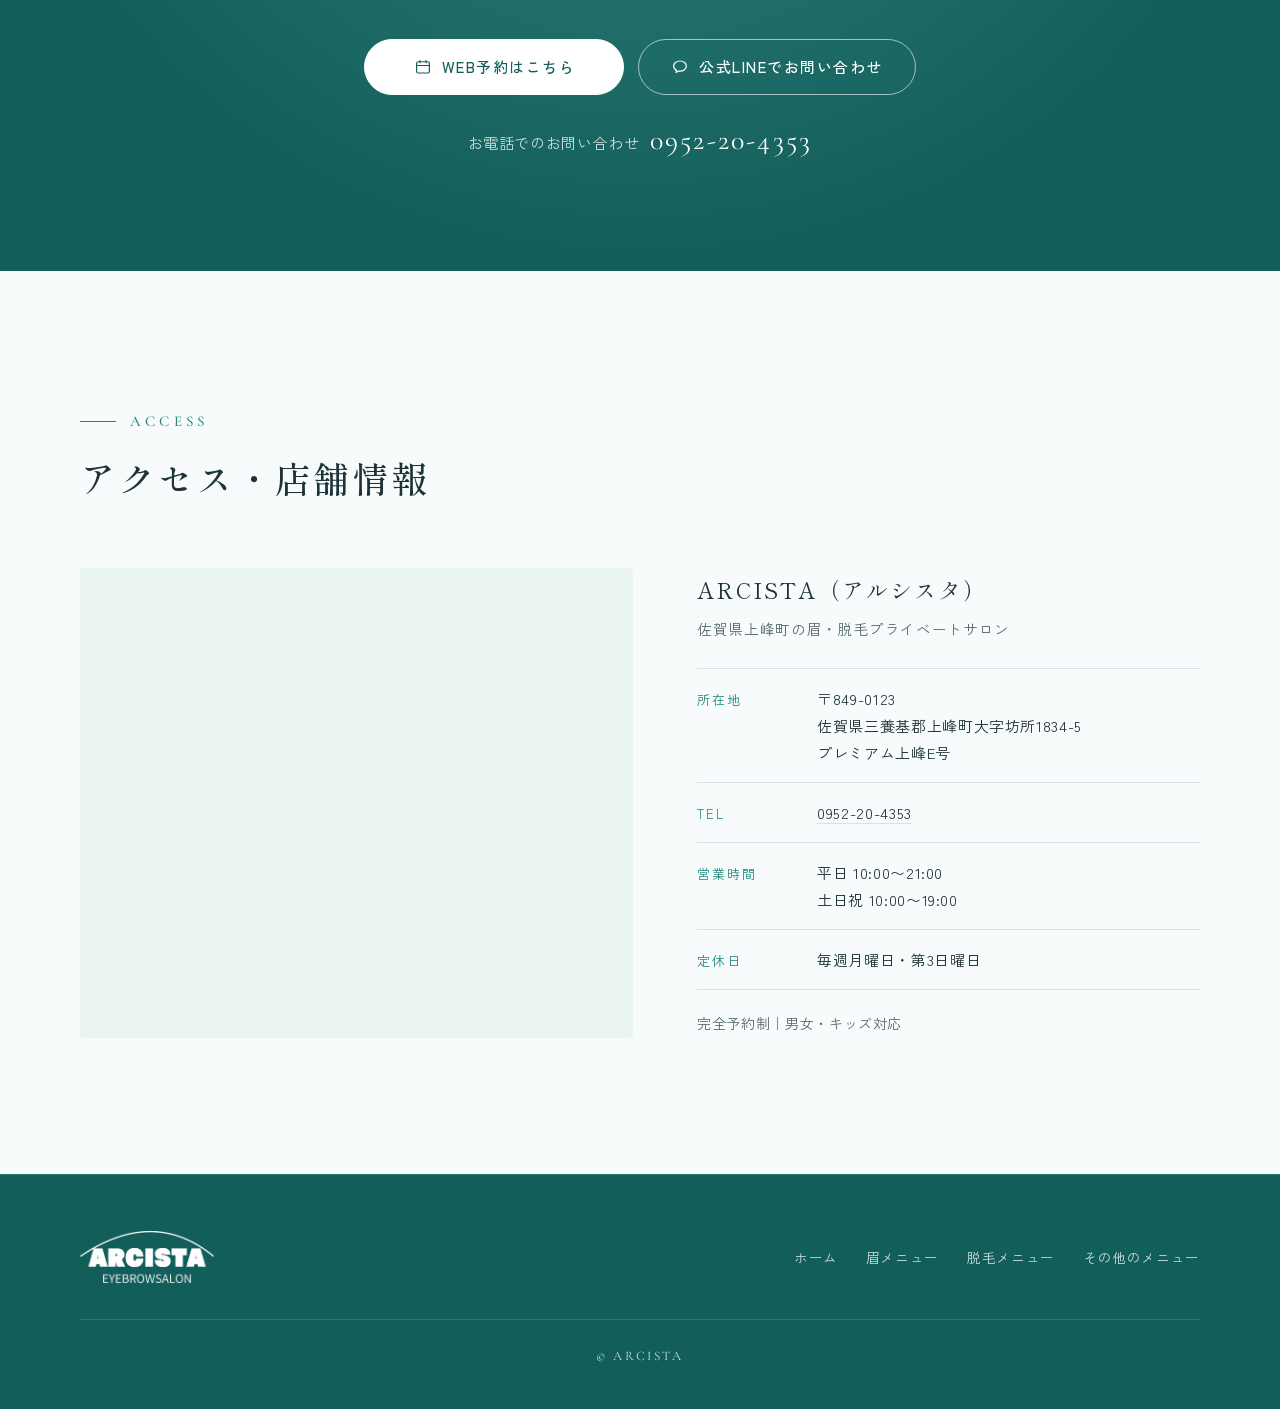
==== commit afc093a8: "Add thin, short and sparse brows to the eyebrow concerns list Co-Authored-By: Claude Fable 5.2 <nore" ====
--- a/index.html
+++ b/index.html
@@ -84,6 +84,7 @@
           <ul class="checks">
             <li>自分に似合う眉がわからない</li>
             <li>左右差や形が気になる</li>
+            <li>眉が薄い・短い・細い</li>
             <li>毎朝の眉メイクを楽にしたい</li>
           </ul>
           <span class="text-link">眉メニューを見る</span>
--- a/css/style.css
+++ b/css/style.css
@@ -3,17 +3,17 @@
    ========================================================== */
 
 :root {
-  --bg: #f6f3ee;
-  --bg-soft: #efeae2;
-  --surface: #fffdfa;
-  --ink: #22302c;
-  --ink-soft: #55625d;
-  --line: #ddd6ca;
-  --green: #2f4a41;
-  --green-deep: #1d2f29;
-  --sage: #7f9c8e;
-  --sage-soft: #dfe8e2;
-  --gold: #b08d62;
+  --bg: #f7fbfb;
+  --bg-soft: #e9f4f3;
+  --surface: #ffffff;
+  --ink: #1e3338;
+  --ink-soft: #566a6e;
+  --line: #d3e3e1;
+  --green: #1a7f78;
+  --green-deep: #125e5b;
+  --sage: #58b9ad;
+  --sage-soft: #dbf0ec;
+  --gold: #22887e;
   --line-green: #06c755;
 
   --serif: "Shippori Mincho", "Hiragino Mincho ProN", "Yu Mincho", "YuMincho", serif;
@@ -73,7 +73,7 @@
 .site-header {
   position: sticky; top: 0; z-index: 50;
   height: var(--header-h);
-  background: rgba(246, 243, 238, 0.9);
+  background: rgba(247, 251, 251, 0.92);
   backdrop-filter: blur(12px);
   -webkit-backdrop-filter: blur(12px);
   border-bottom: 1px solid transparent;
@@ -177,7 +177,7 @@
 .section-head--center .label::after { content: ""; width: 36px; height: 1px; background: currentColor; }
 .section-head--center .lead { margin-inline: auto; }
 
-.arch { border-radius: 999px 999px 0 0; overflow: hidden; }
+.arch { border-radius: 4px; overflow: hidden; }
 .arch img, .frame img { width: 100%; height: 100%; object-fit: cover; }
 .frame { border-radius: 4px; overflow: hidden; }
 
@@ -201,7 +201,7 @@
 .hero__visual .arch { aspect-ratio: 4 / 5; }
 .hero__visual::before {
   content: ""; position: absolute; inset: -18px -18px 18px 18px; z-index: -1;
-  border: 1px solid var(--gold); border-radius: 999px 999px 0 0; opacity: 0.55;
+  border: 1px solid var(--sage); border-radius: 4px; opacity: 0.7;
 }
 .hero__caption {
   position: absolute; left: -28px; bottom: 36px;
@@ -215,7 +215,7 @@
   padding-block: clamp(56px, 9vw, 112px) clamp(48px, 7vw, 88px);
   border-bottom: 1px solid var(--line);
   background:
-    radial-gradient(60% 120% at 100% 0%, rgba(127, 156, 142, 0.18), transparent 70%),
+    radial-gradient(60% 120% at 100% 0%, rgba(88, 185, 173, 0.2), transparent 70%),
     var(--bg);
 }
 .page-hero__en {
@@ -248,7 +248,7 @@
 
 .card { display: flex; flex-direction: column; text-decoration: none; }
 .card__media { aspect-ratio: 4 / 3; overflow: hidden; border-radius: 4px; background: var(--bg-soft); }
-.card__media--arch { aspect-ratio: 4 / 5; border-radius: 999px 999px 0 0; }
+.card__media--arch { aspect-ratio: 4 / 5; }
 .card__media--square { aspect-ratio: 1; }
 .card__media img { width: 100%; height: 100%; object-fit: cover; transition: transform 0.8s cubic-bezier(0.2, 0.7, 0.2, 1); }
 a.card:hover .card__media img { transform: scale(1.05); }
@@ -380,9 +380,9 @@
 .cta {
   background: var(--green-deep); color: #fff; text-align: center;
   padding-block: clamp(64px, 9vw, 104px);
-  background-image: radial-gradient(70% 140% at 50% 0%, rgba(127, 156, 142, 0.28), transparent 70%);
-}
-.cta .label { justify-content: center; color: #d9c2a0; }
+  background-image: radial-gradient(70% 140% at 50% 0%, rgba(120, 210, 198, 0.3), transparent 70%);
+}
+.cta .label { justify-content: center; color: #b5e8df; }
 .cta .label::after { content: ""; width: 36px; height: 1px; background: currentColor; }
 .cta h2 { font-size: clamp(22px, 3.4vw, 32px); }
 .cta p { margin-top: 18px; color: rgba(255, 255, 255, 0.78); font-size: 15px; }
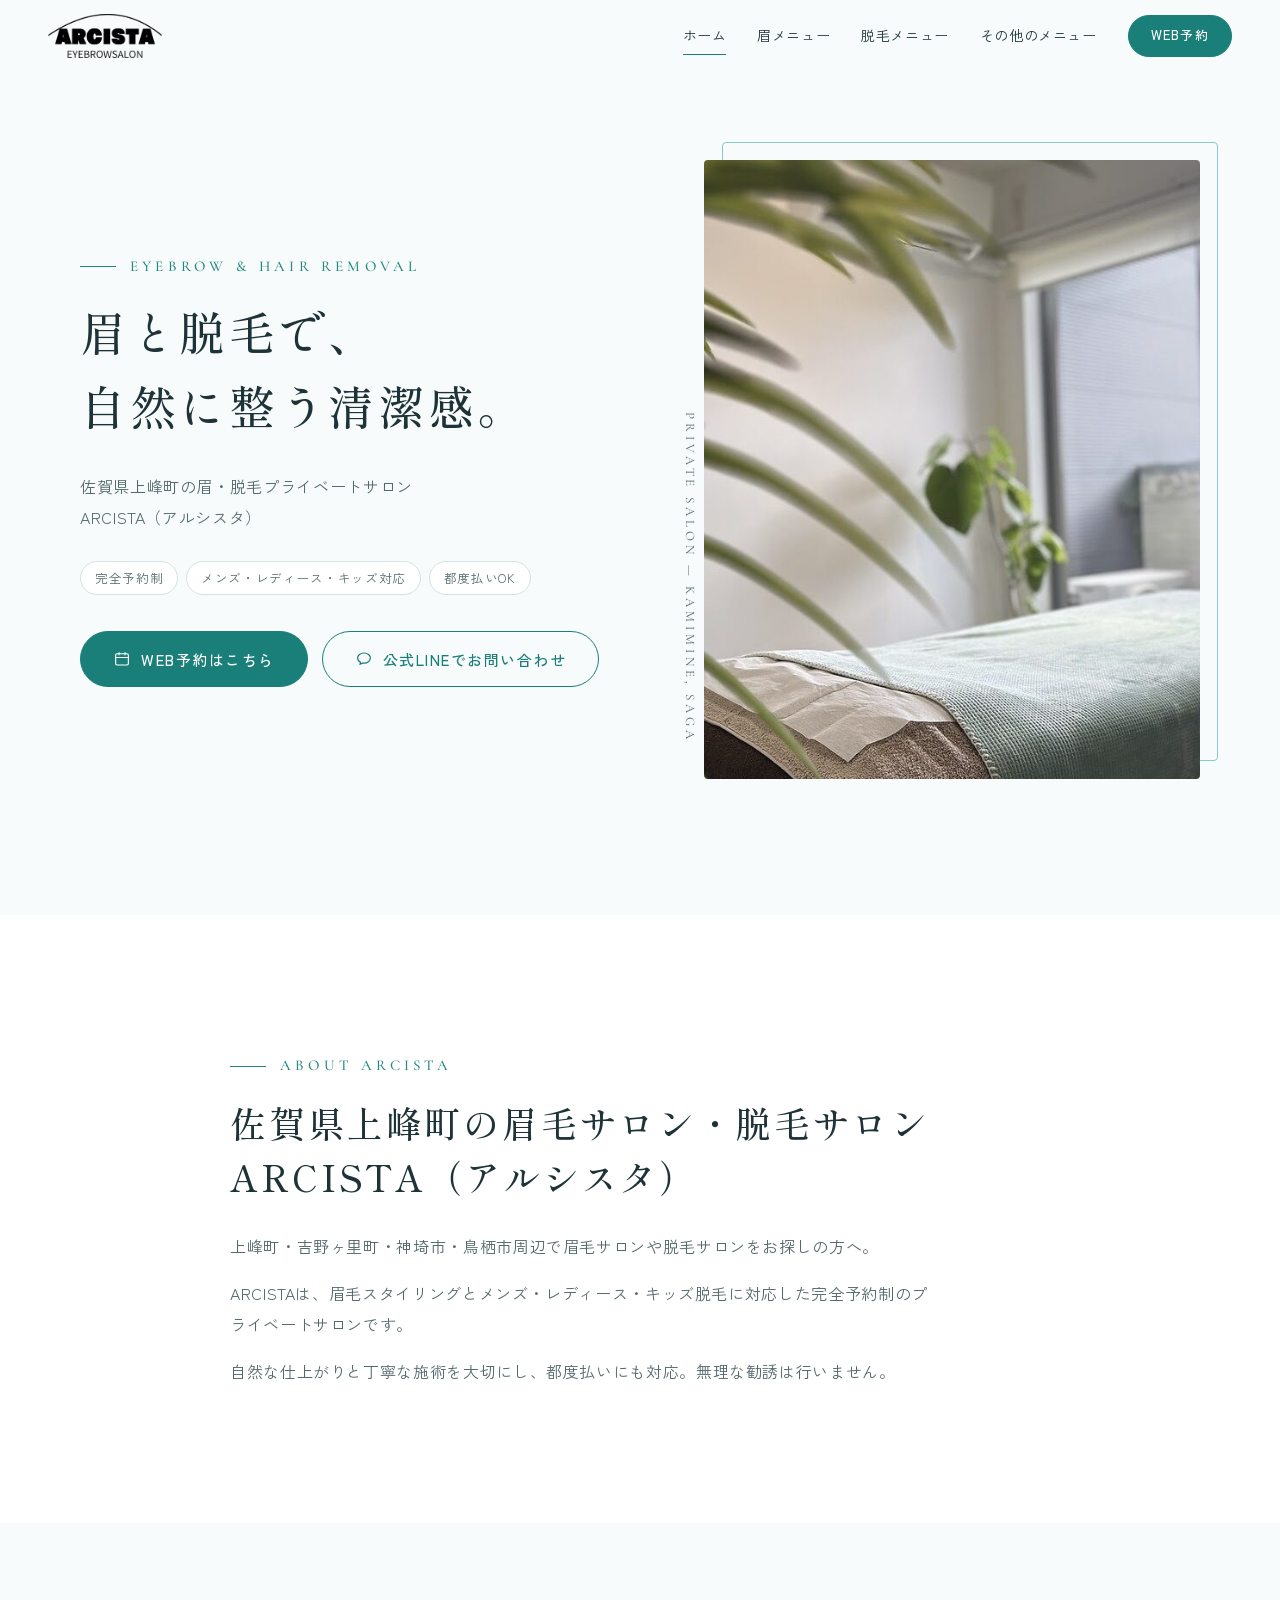
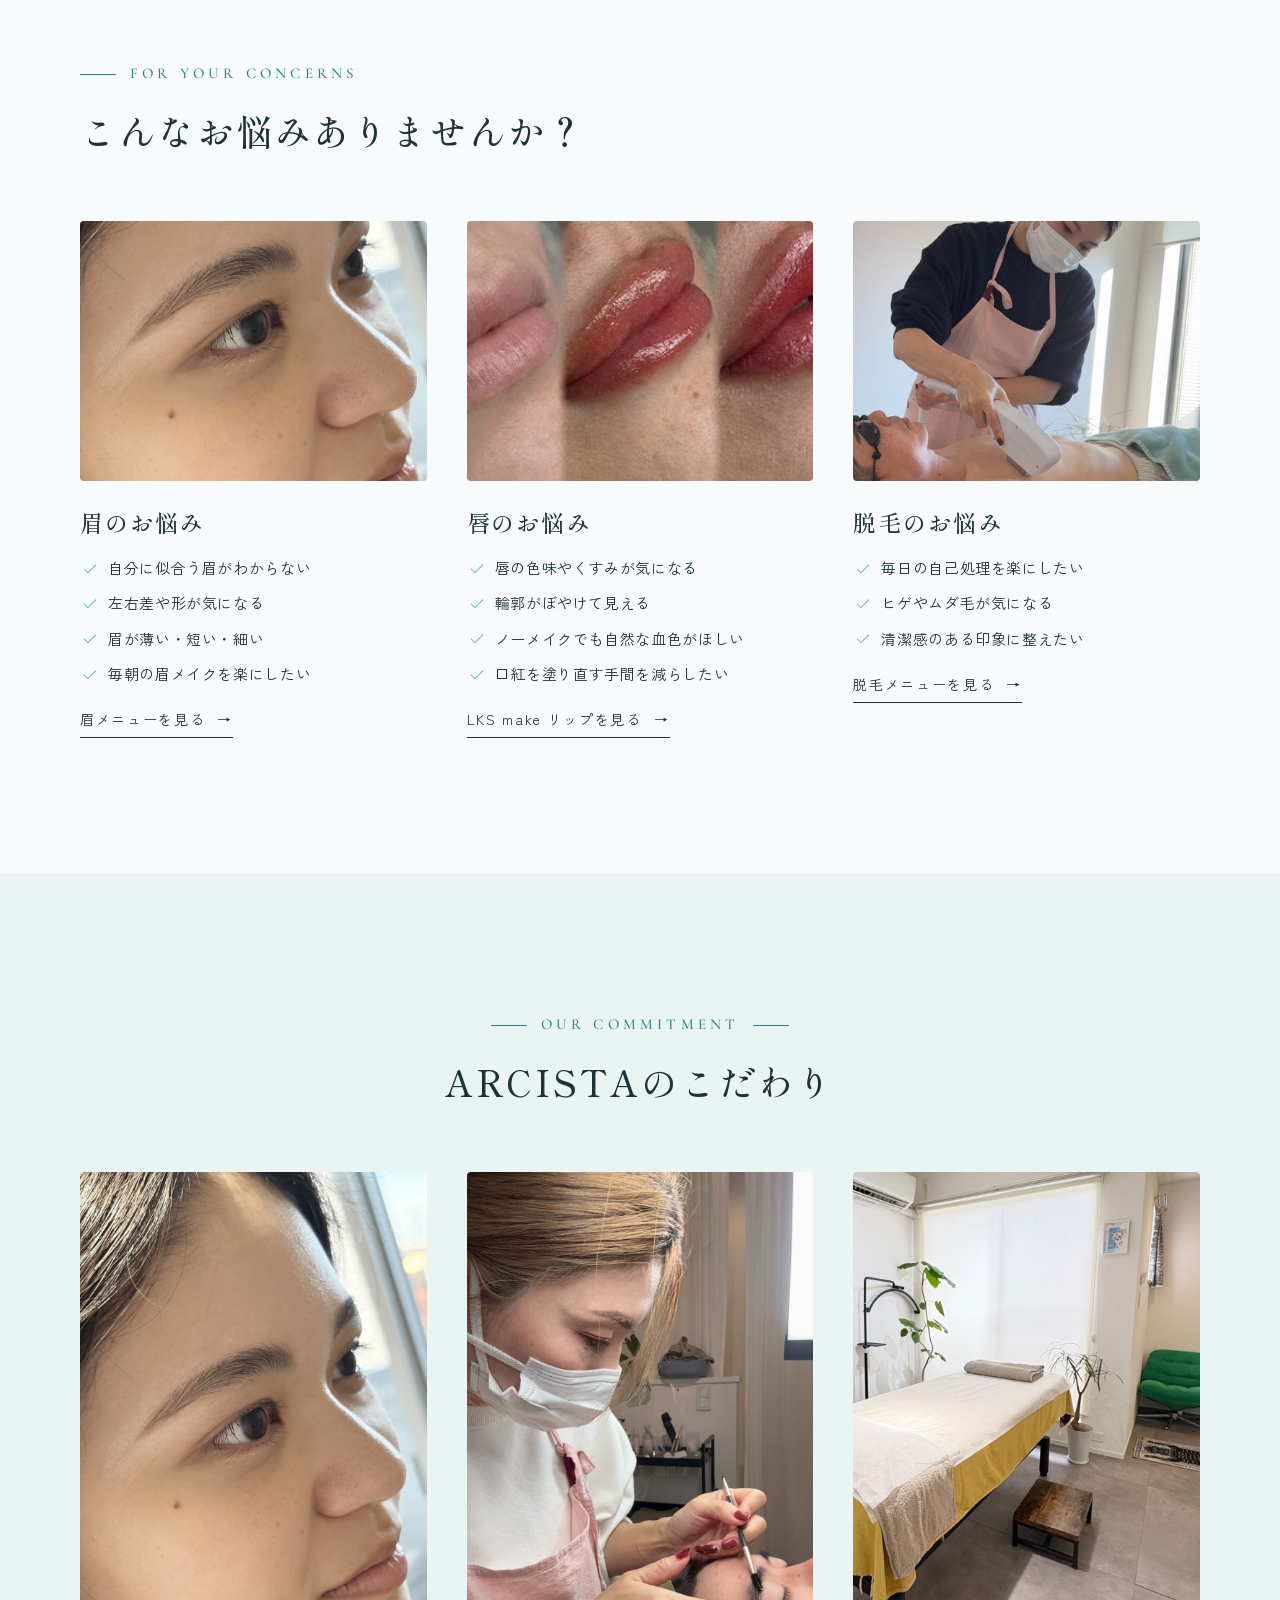
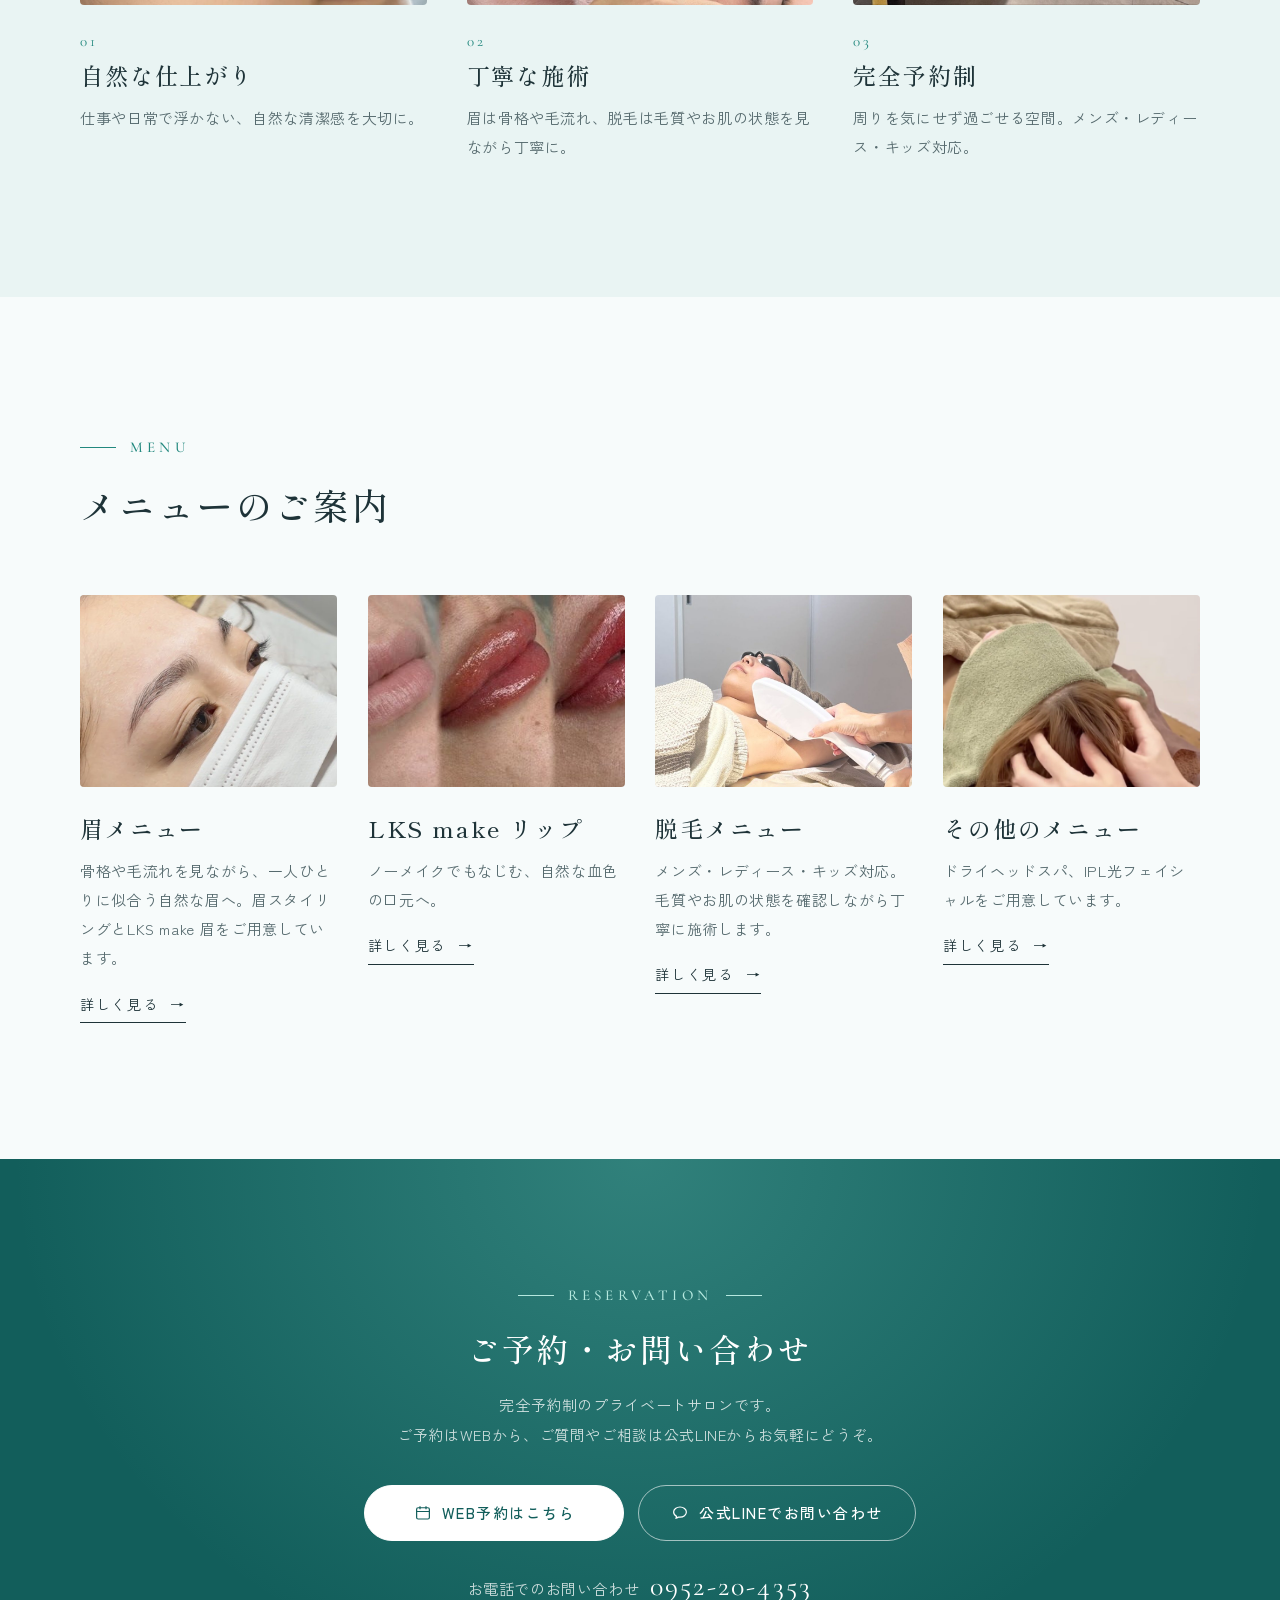
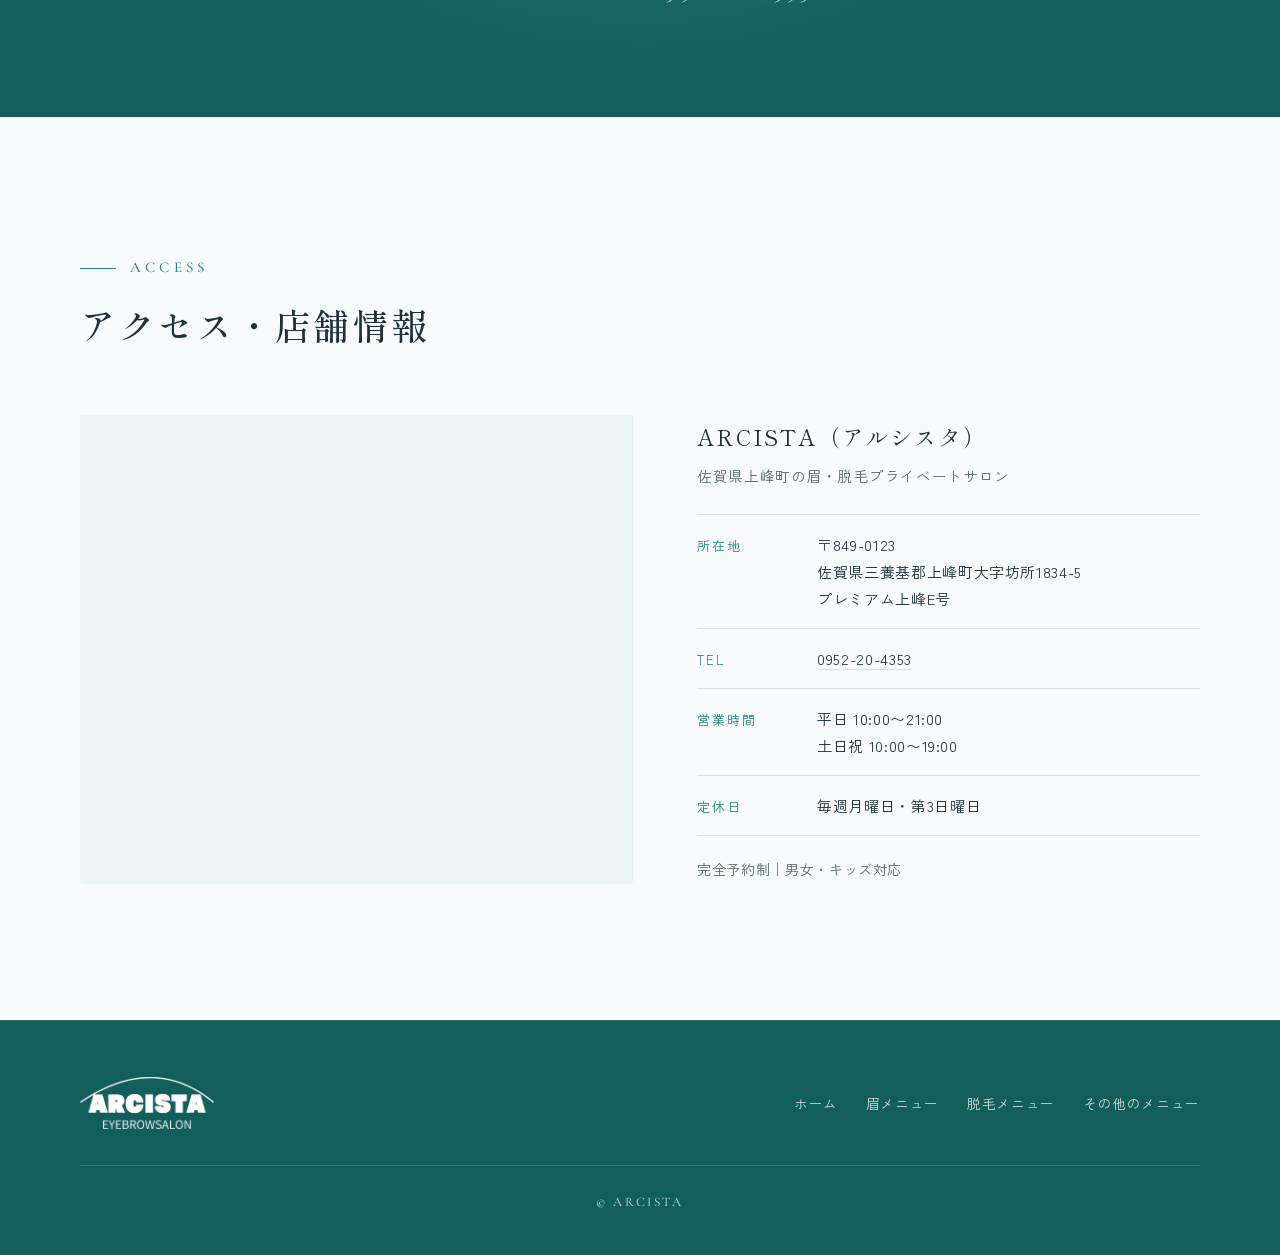
==== commit ab3b0ce6: "Feature LKS make lip on the home page Add a lip concerns card and a lip menu card that link straight" ====
--- a/index.html
+++ b/index.html
@@ -76,7 +76,7 @@
       <p class="label">For Your Concerns</p>
       <h2 class="heading" id="concerns-title">こんなお悩みありませんか？</h2>
     </div>
-    <div class="cards cards--2">
+    <div class="cards cards--3">
       <a class="card reveal" href="eyebrow.html">
         <div class="card__media"><img src="images/concern-brow.jpg" alt="自然に整えた眉の横顔" width="1200" height="674" loading="lazy"></div>
         <div class="card__body">
@@ -90,6 +90,19 @@
           <span class="text-link">眉メニューを見る</span>
         </div>
       </a>
+      <a class="card reveal" href="eyebrow.html#lip">
+        <div class="card__media"><img src="images/gallery-lip.jpg" alt="LKS make リップの施術事例" width="480" height="270" loading="lazy"></div>
+        <div class="card__body">
+          <h3 class="card__title">唇のお悩み</h3>
+          <ul class="checks">
+            <li>唇の色味やくすみが気になる</li>
+            <li>輪郭がぼやけて見える</li>
+            <li>ノーメイクでも自然な血色がほしい</li>
+            <li>口紅を塗り直す手間を減らしたい</li>
+          </ul>
+          <span class="text-link">LKS make リップを見る</span>
+        </div>
+      </a>
       <a class="card reveal" href="hair-removal.html">
         <div class="card__media"><img src="images/concern-hair.jpg" alt="脱毛の施術風景" width="1200" height="674" loading="lazy"></div>
         <div class="card__body">
@@ -147,12 +160,20 @@
       <p class="label">Menu</p>
       <h2 class="heading" id="menu-title">メニューのご案内</h2>
     </div>
-    <div class="cards cards--3">
+    <div class="cards cards--4">
       <a class="card reveal" href="eyebrow.html">
         <div class="card__media"><img src="images/menu-brow.jpg" alt="眉スタイリングの仕上がり" width="918" height="516" loading="lazy"></div>
         <div class="card__body">
           <h3 class="card__title">眉メニュー</h3>
-          <p class="card__text">骨格や毛流れを見ながら、一人ひとりに似合う自然な眉へ。</p>
+          <p class="card__text">骨格や毛流れを見ながら、一人ひとりに似合う自然な眉へ。眉スタイリングとLKS make 眉をご用意しています。</p>
+          <span class="text-link">詳しく見る</span>
+        </div>
+      </a>
+      <a class="card reveal" href="eyebrow.html#lip">
+        <div class="card__media"><img src="images/gallery-lip.jpg" alt="LKS make リップの施術事例" width="480" height="270" loading="lazy"></div>
+        <div class="card__body">
+          <h3 class="card__title">LKS make リップ</h3>
+          <p class="card__text">ノーメイクでもなじむ、自然な血色の口元へ。</p>
           <span class="text-link">詳しく見る</span>
         </div>
       </a>
--- a/css/style.css
+++ b/css/style.css
@@ -245,6 +245,7 @@
 .cards { display: grid; gap: clamp(24px, 3.5vw, 40px); }
 .cards--2 { grid-template-columns: repeat(2, 1fr); }
 .cards--3 { grid-template-columns: repeat(3, 1fr); }
+.cards--4 { grid-template-columns: repeat(4, 1fr); gap: clamp(20px, 2.4vw, 32px); }
 
 .card { display: flex; flex-direction: column; text-decoration: none; }
 .card__media { aspect-ratio: 4 / 3; overflow: hidden; border-radius: 4px; background: var(--bg-soft); }
@@ -435,6 +436,7 @@
 @media (max-width: 960px) {
   .steps { grid-template-columns: repeat(2, 1fr); }
   .cards--3 { grid-template-columns: repeat(2, 1fr); }
+  .cards--4 { grid-template-columns: repeat(2, 1fr); }
   .cards--3.cards--keep { grid-template-columns: repeat(3, 1fr); }
 }
 
@@ -464,7 +466,7 @@
   .hero__caption { display: none; }
   .hero__title { font-size: clamp(24px, 7.2vw, 34px); letter-spacing: 0.06em; }
   .split--reverse > :first-child { order: 0; }
-  .cards--2, .cards--3, .cards--3.cards--keep { grid-template-columns: 1fr; }
+  .cards--2, .cards--3, .cards--4, .cards--3.cards--keep { grid-template-columns: 1fr; }
   .card__media--arch { aspect-ratio: 1; max-width: 420px; width: 100%; margin-inline: auto; }
   .feature { grid-template-columns: 56px 1fr; }
   .info-pair { grid-template-columns: 1fr; }
@@ -502,3 +504,12 @@
   .prices dd { font-size: 24px; }
   .info > div { grid-template-columns: 5.5em 1fr; gap: 10px; }
 }
+
+/* LKS make lip */
+#lip { scroll-margin-top: 28px; }
+.steps--5 { grid-template-columns: repeat(5, 1fr); gap: clamp(12px, 1.4vw, 20px); }
+.steps--5 li { padding-inline: 18px; }
+@media (max-width: 1100px) { .steps--5 { grid-template-columns: repeat(3, 1fr); } }
+@media (max-width: 820px) { .steps--5 { grid-template-columns: repeat(2, 1fr); } }
+@media (max-width: 520px) { .steps--5 { grid-template-columns: 1fr; } }
+.lip-photo { aspect-ratio: 16 / 9; max-width: 420px; margin-bottom: 18px; }
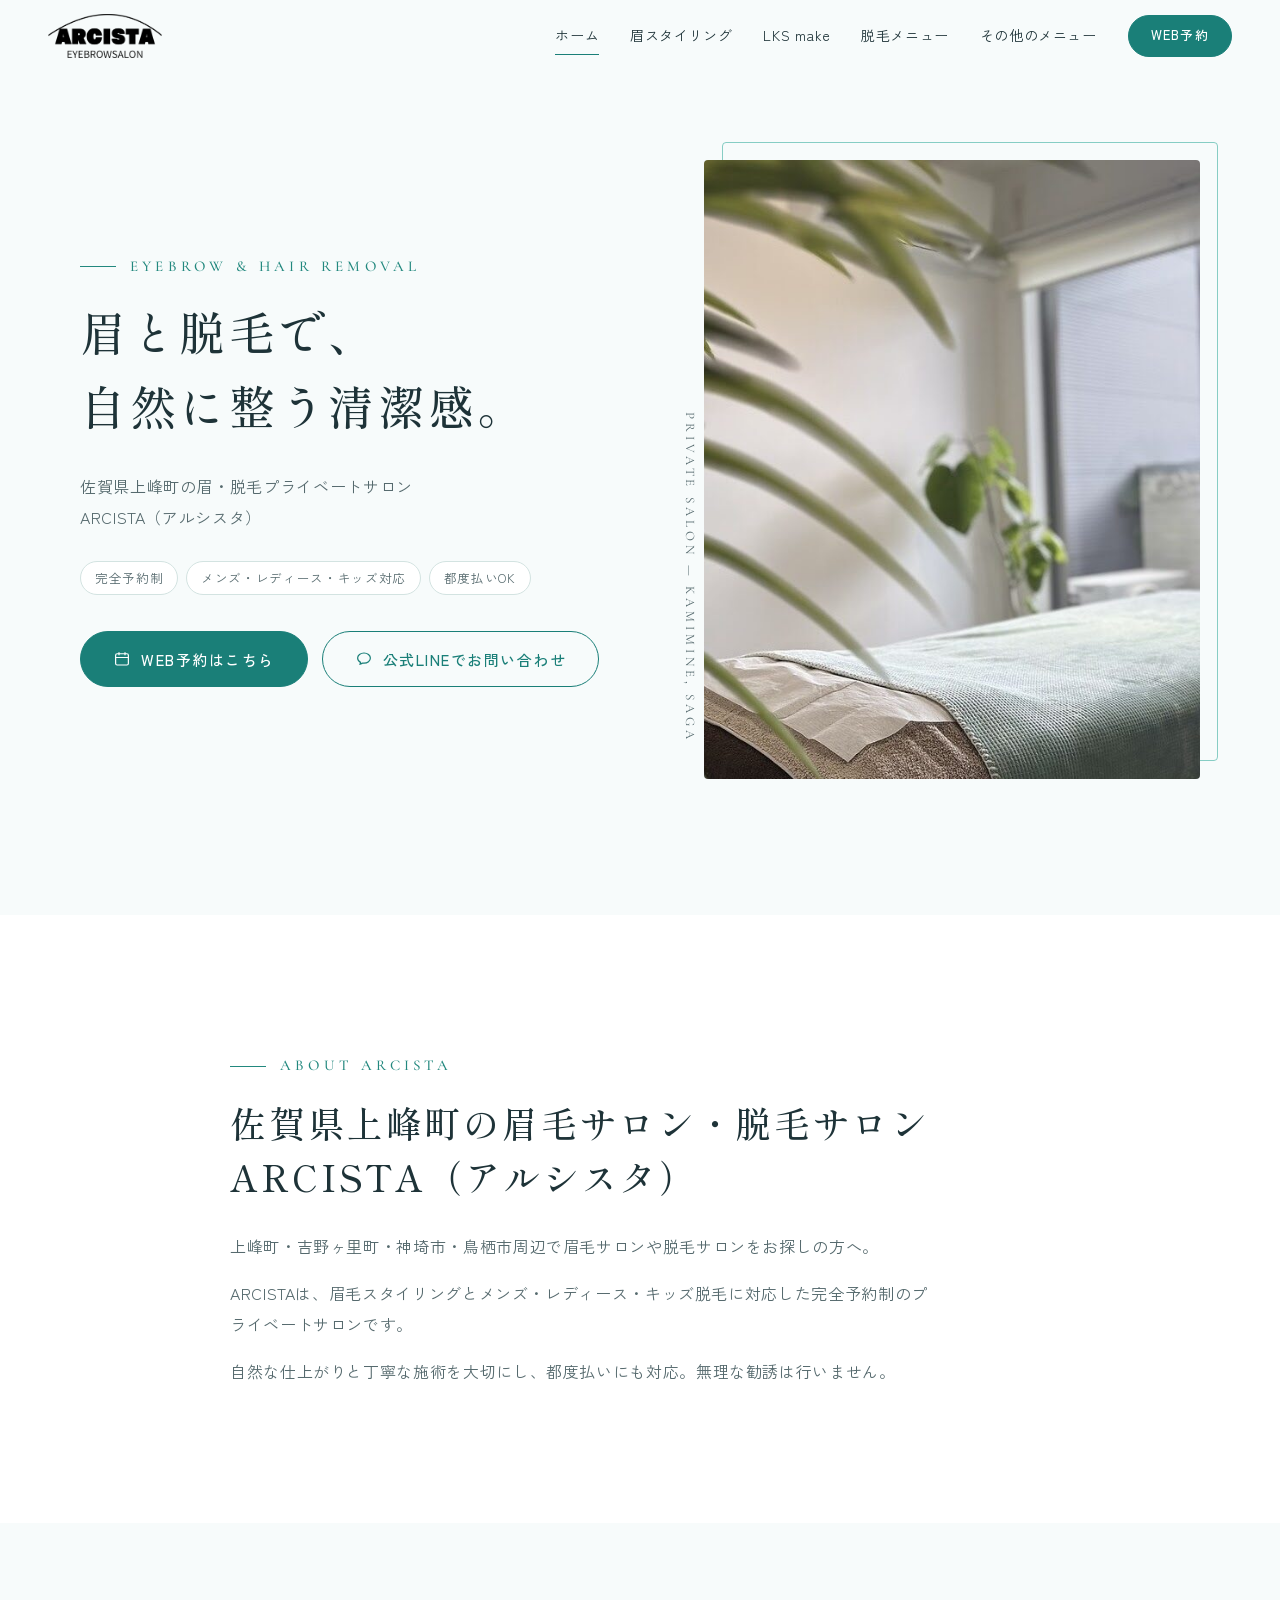
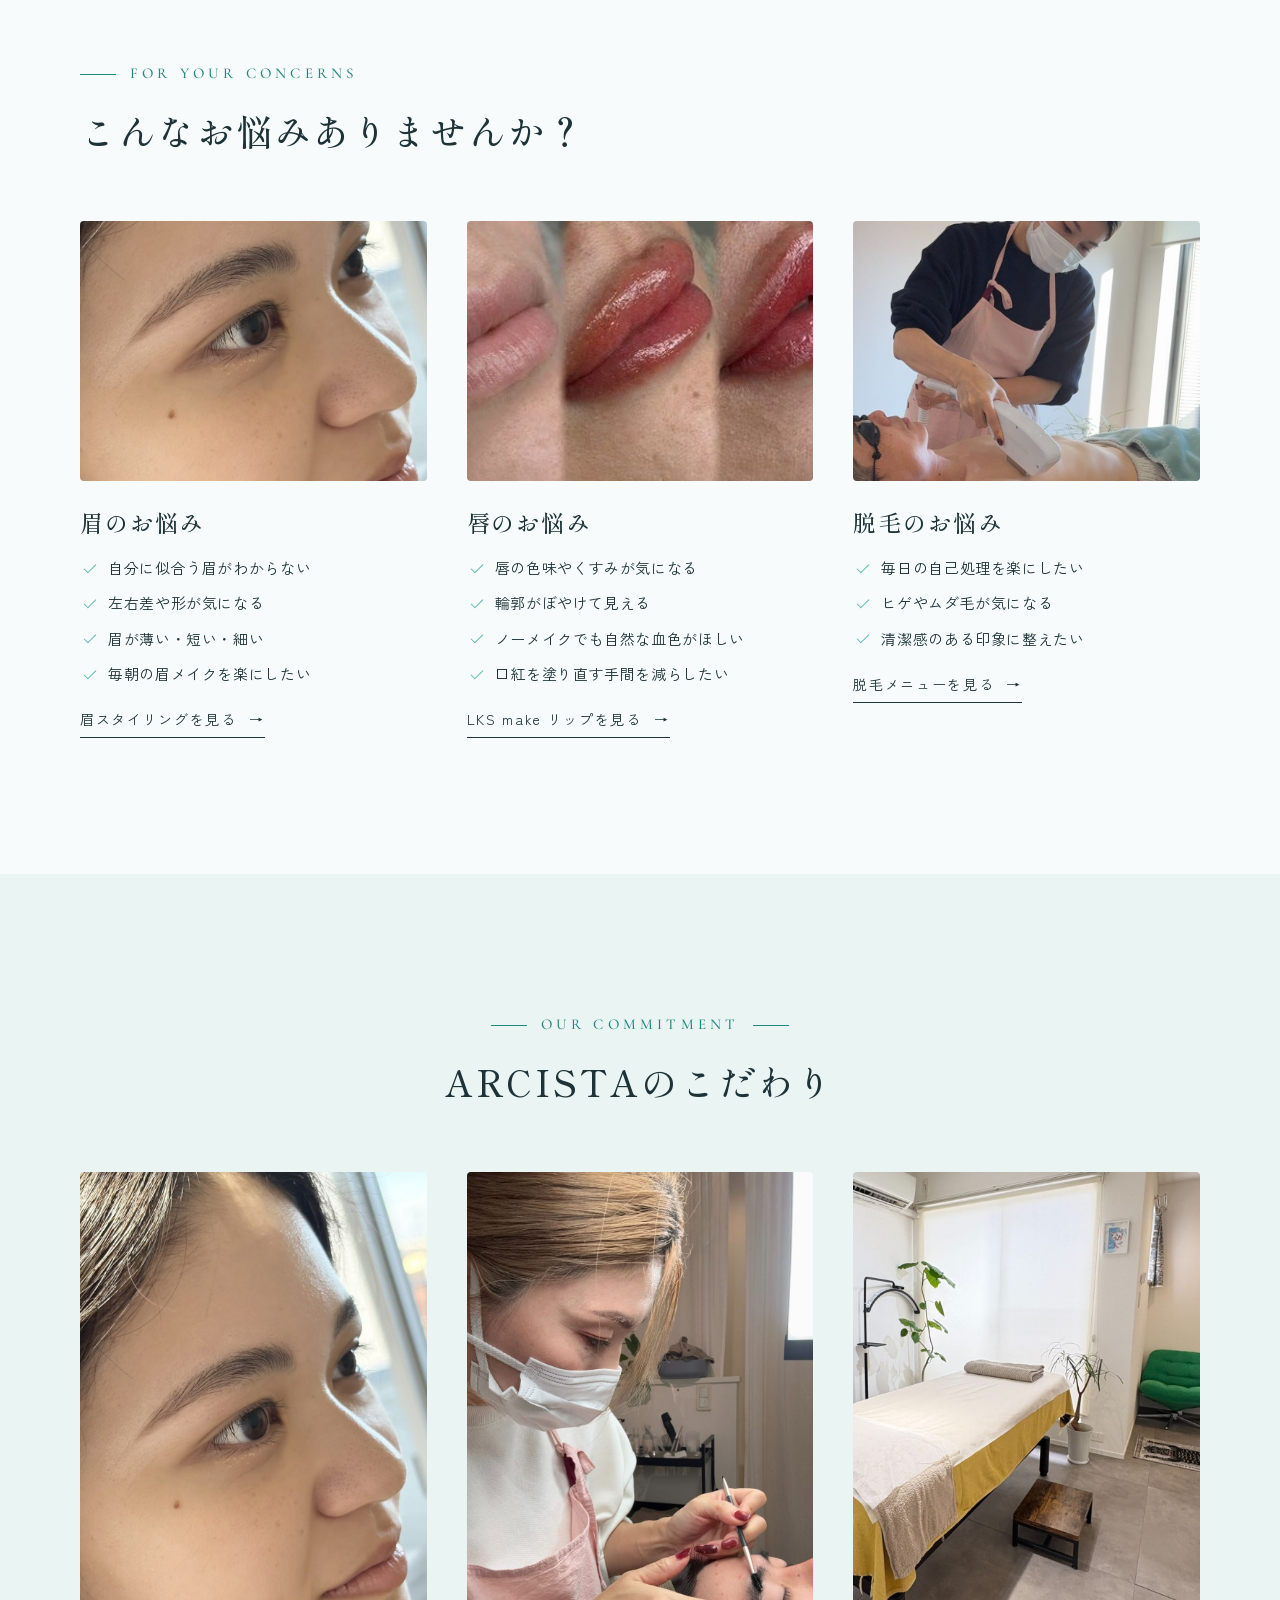
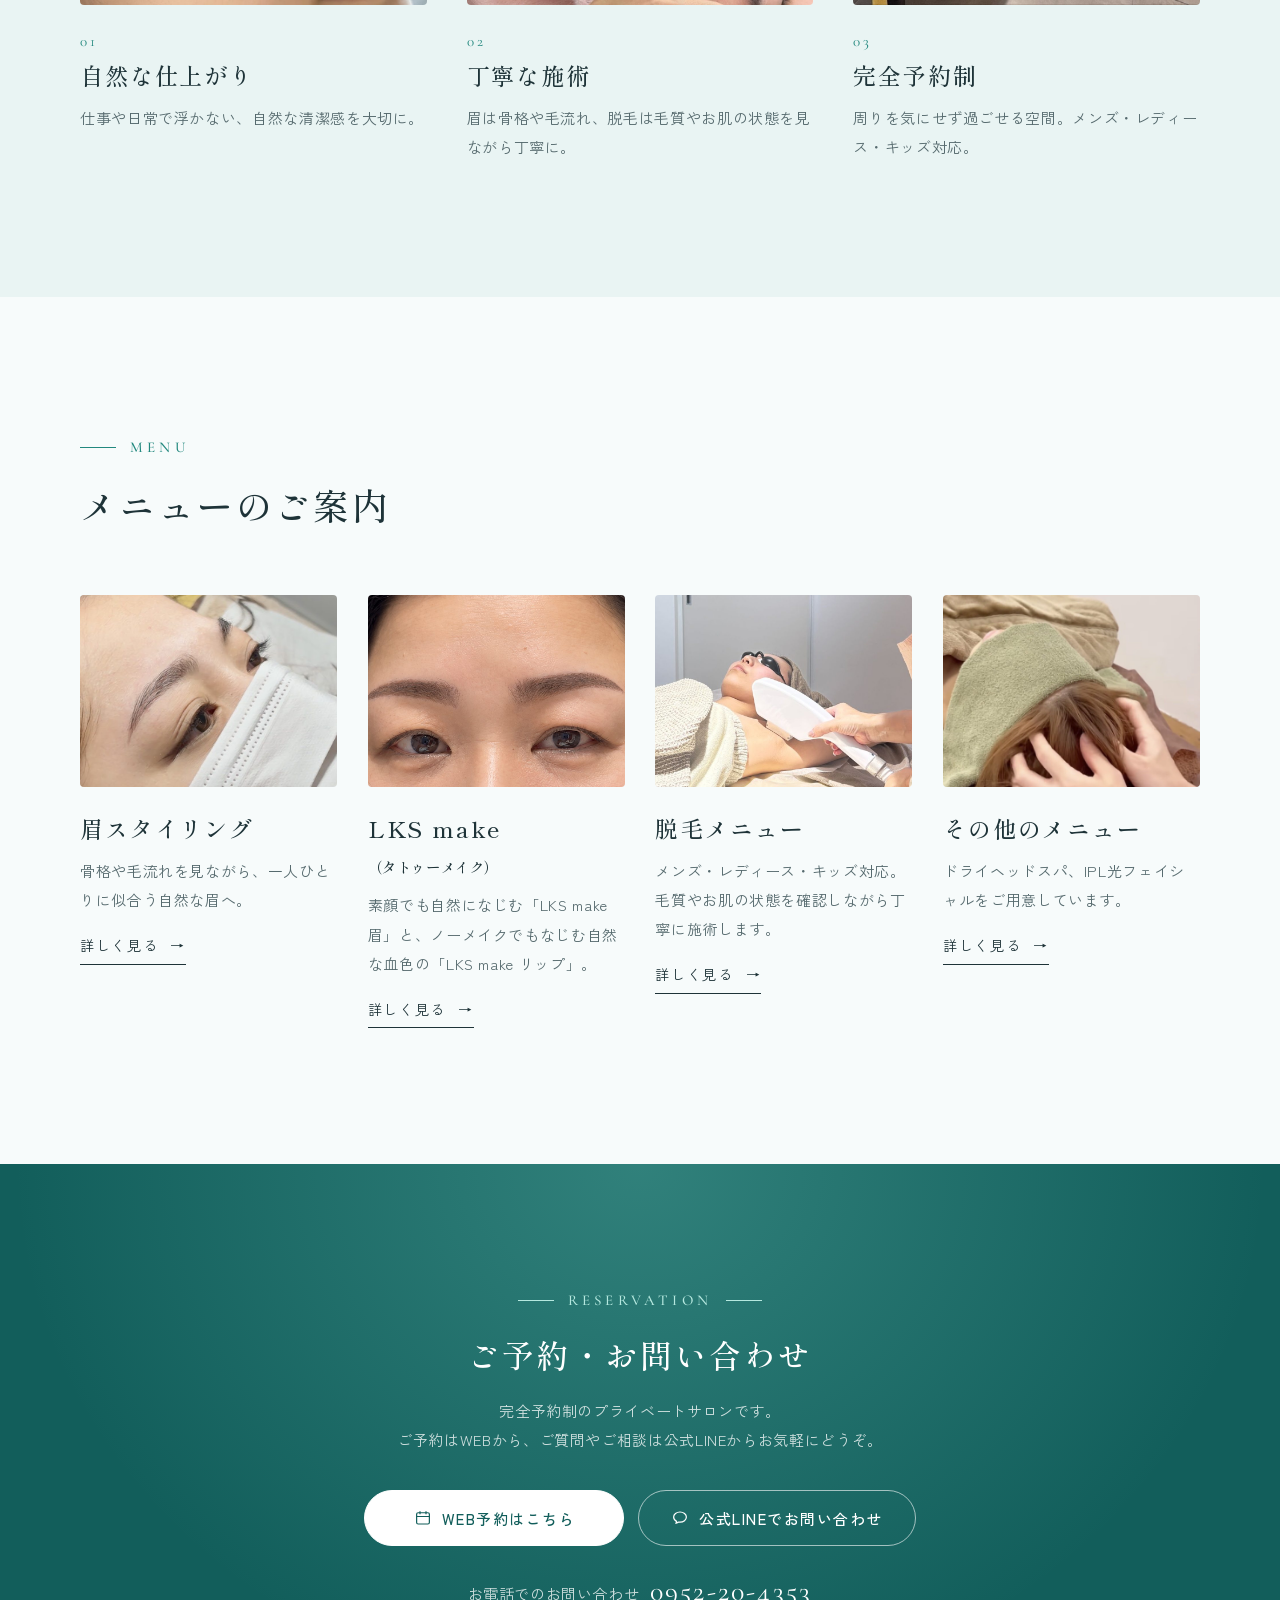
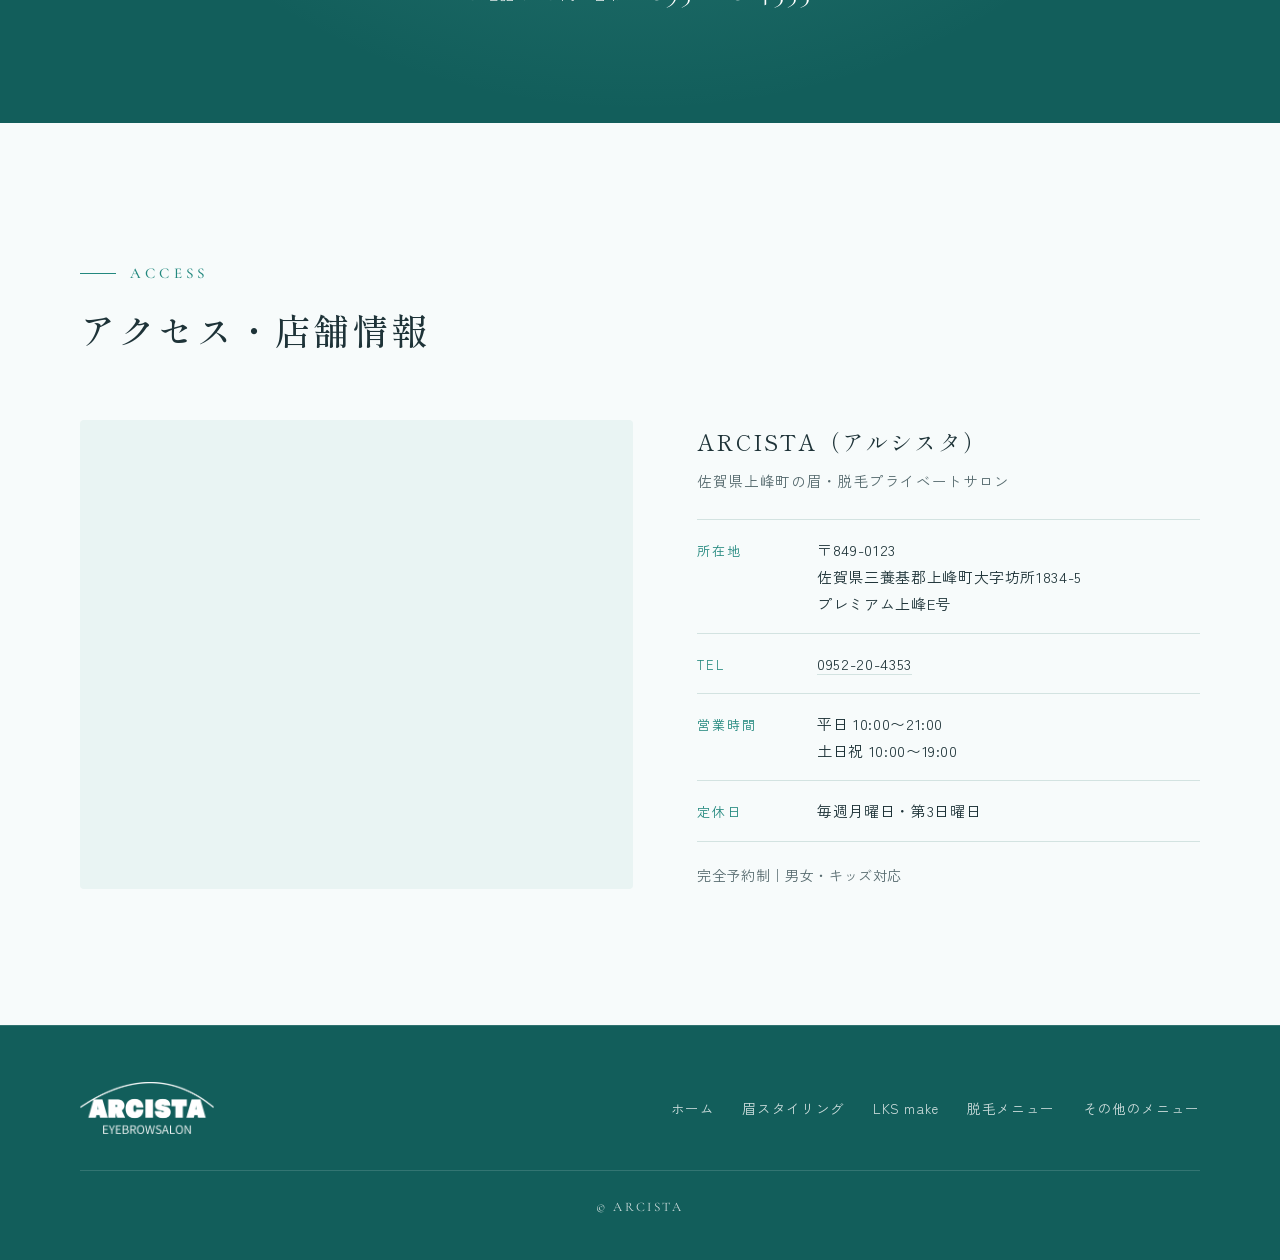
==== commit eb399fb2: "Move LKS make to its own page Split the eyebrow page into an eyebrow styling page and a new LKS make" ====
--- a/index.html
+++ b/index.html
@@ -29,7 +29,8 @@
     <nav class="nav" id="nav" aria-label="メインメニュー">
       <ul class="nav__list">
         <li><a href="index.html" aria-current="page">ホーム</a></li>
-        <li><a href="eyebrow.html">眉メニュー</a></li>
+        <li><a href="eyebrow.html">眉スタイリング</a></li>
+        <li><a href="lks.html">LKS make</a></li>
         <li><a href="hair-removal.html">脱毛メニュー</a></li>
         <li><a href="other.html">その他のメニュー</a></li>
       </ul>
@@ -87,10 +88,10 @@
             <li>眉が薄い・短い・細い</li>
             <li>毎朝の眉メイクを楽にしたい</li>
           </ul>
-          <span class="text-link">眉メニューを見る</span>
-        </div>
-      </a>
-      <a class="card reveal" href="eyebrow.html#lip">
+          <span class="text-link">眉スタイリングを見る</span>
+        </div>
+      </a>
+      <a class="card reveal" href="lks.html#lip">
         <div class="card__media"><img src="images/gallery-lip.jpg" alt="LKS make リップの施術事例" width="480" height="270" loading="lazy"></div>
         <div class="card__body">
           <h3 class="card__title">唇のお悩み</h3>
@@ -164,16 +165,16 @@
       <a class="card reveal" href="eyebrow.html">
         <div class="card__media"><img src="images/menu-brow.jpg" alt="眉スタイリングの仕上がり" width="918" height="516" loading="lazy"></div>
         <div class="card__body">
-          <h3 class="card__title">眉メニュー</h3>
-          <p class="card__text">骨格や毛流れを見ながら、一人ひとりに似合う自然な眉へ。眉スタイリングとLKS make 眉をご用意しています。</p>
-          <span class="text-link">詳しく見る</span>
-        </div>
-      </a>
-      <a class="card reveal" href="eyebrow.html#lip">
-        <div class="card__media"><img src="images/gallery-lip.jpg" alt="LKS make リップの施術事例" width="480" height="270" loading="lazy"></div>
-        <div class="card__body">
-          <h3 class="card__title">LKS make リップ</h3>
-          <p class="card__text">ノーメイクでもなじむ、自然な血色の口元へ。</p>
+          <h3 class="card__title">眉スタイリング</h3>
+          <p class="card__text">骨格や毛流れを見ながら、一人ひとりに似合う自然な眉へ。</p>
+          <span class="text-link">詳しく見る</span>
+        </div>
+      </a>
+      <a class="card reveal" href="lks.html">
+        <div class="card__media"><img src="images/brow-lks.jpg" alt="LKS makeの仕上がり" width="1200" height="674" loading="lazy"></div>
+        <div class="card__body">
+          <h3 class="card__title">LKS make<small>（タトゥーメイク）</small></h3>
+          <p class="card__text">素顔でも自然になじむ「LKS make 眉」と、ノーメイクでもなじむ自然な血色の「LKS make リップ」。</p>
           <span class="text-link">詳しく見る</span>
         </div>
       </a>
@@ -243,7 +244,8 @@
       <nav aria-label="フッターメニュー">
         <ul>
           <li><a href="index.html" aria-current="page">ホーム</a></li>
-          <li><a href="eyebrow.html">眉メニュー</a></li>
+          <li><a href="eyebrow.html">眉スタイリング</a></li>
+          <li><a href="lks.html">LKS make</a></li>
           <li><a href="hair-removal.html">脱毛メニュー</a></li>
           <li><a href="other.html">その他のメニュー</a></li>
         </ul>
--- a/css/style.css
+++ b/css/style.css
@@ -506,10 +506,19 @@
 }
 
 /* LKS make lip */
-#lip { scroll-margin-top: 28px; }
 .steps--5 { grid-template-columns: repeat(5, 1fr); gap: clamp(12px, 1.4vw, 20px); }
 .steps--5 li { padding-inline: 18px; }
 @media (max-width: 1100px) { .steps--5 { grid-template-columns: repeat(3, 1fr); } }
 @media (max-width: 820px) { .steps--5 { grid-template-columns: repeat(2, 1fr); } }
 @media (max-width: 520px) { .steps--5 { grid-template-columns: 1fr; } }
 .lip-photo { aspect-ratio: 16 / 9; max-width: 420px; margin-bottom: 18px; }
+
+/* Link banner */
+.banner {
+  display: flex; flex-wrap: wrap; align-items: center; justify-content: space-between; gap: 16px 32px;
+  padding: clamp(24px, 4vw, 40px); background: var(--surface); border: 1px solid var(--line); border-radius: 6px;
+  text-decoration: none;
+}
+.banner__title { font-family: var(--serif); font-size: clamp(18px, 2.2vw, 22px); letter-spacing: 0.08em; }
+.banner__text { margin-top: 6px; color: var(--ink-soft); font-size: 15px; }
+.card__title small { font-size: 0.62em; letter-spacing: 0.04em; white-space: nowrap; }
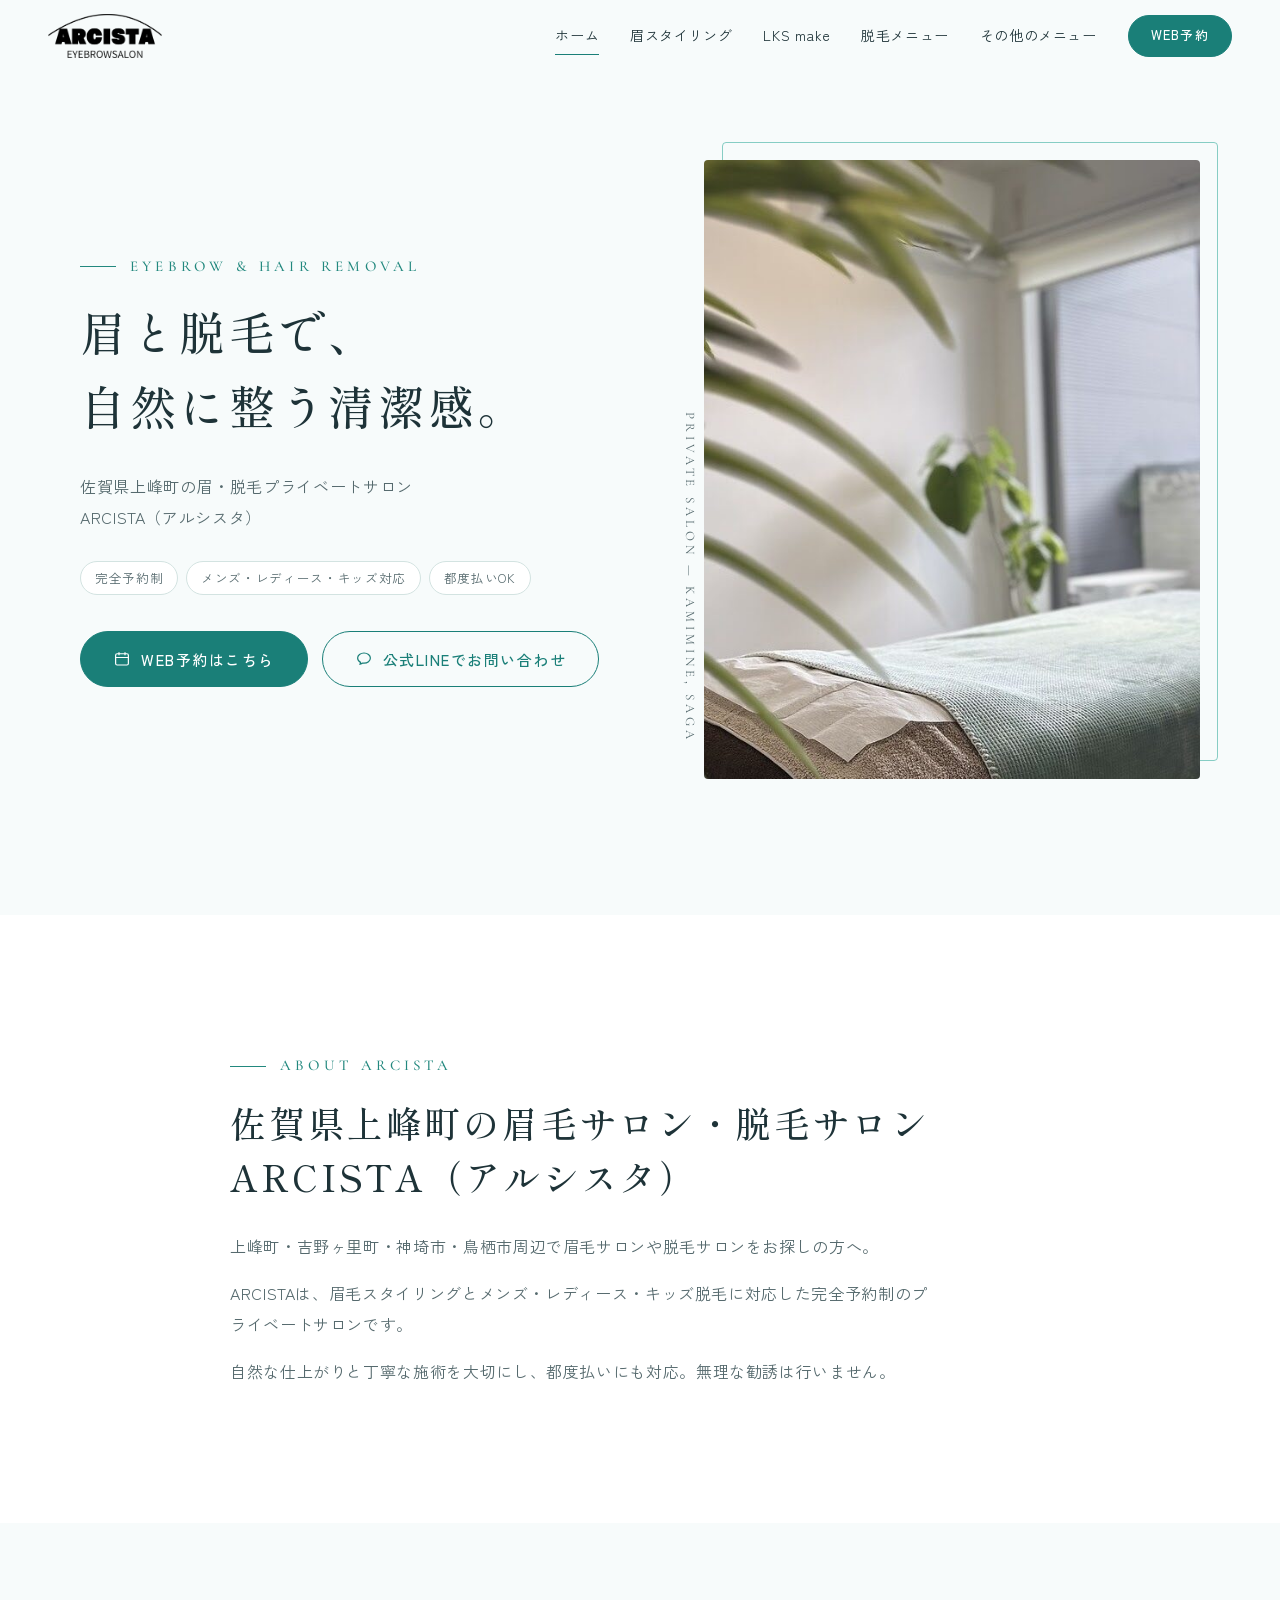
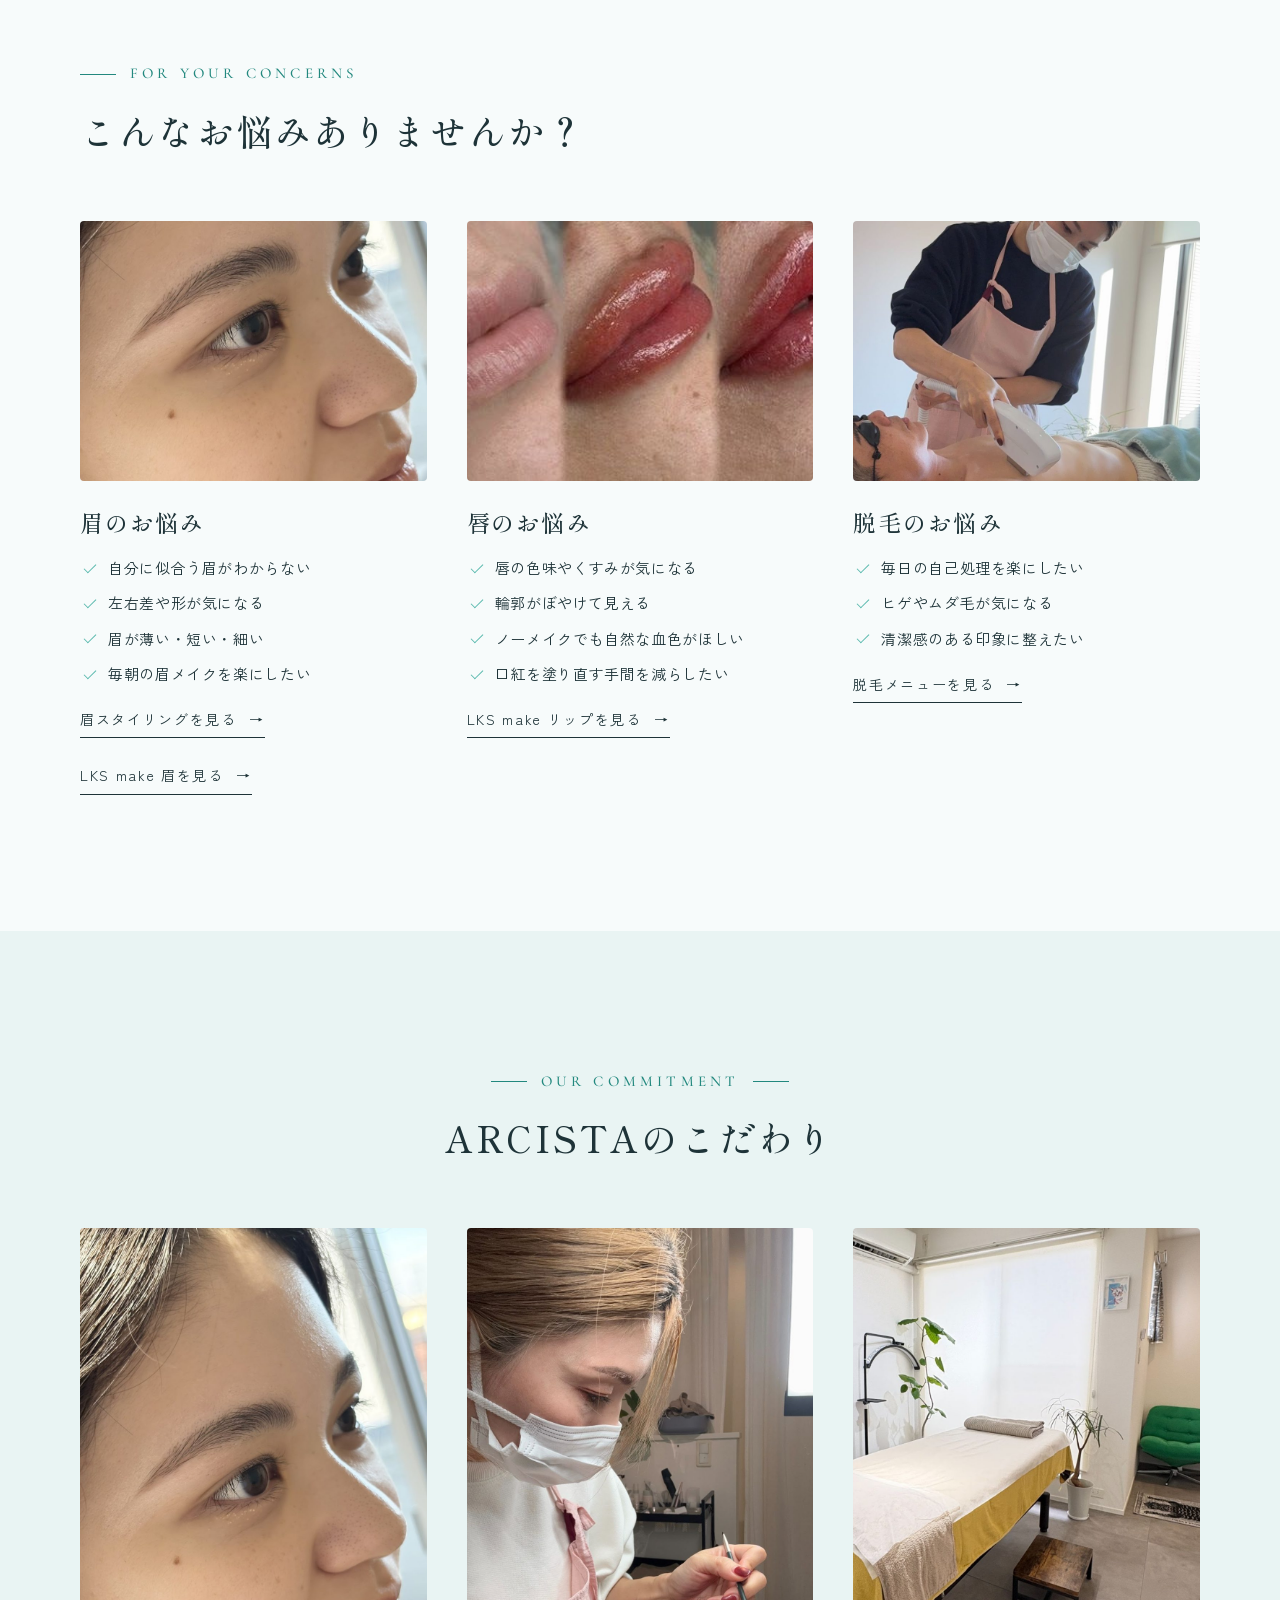
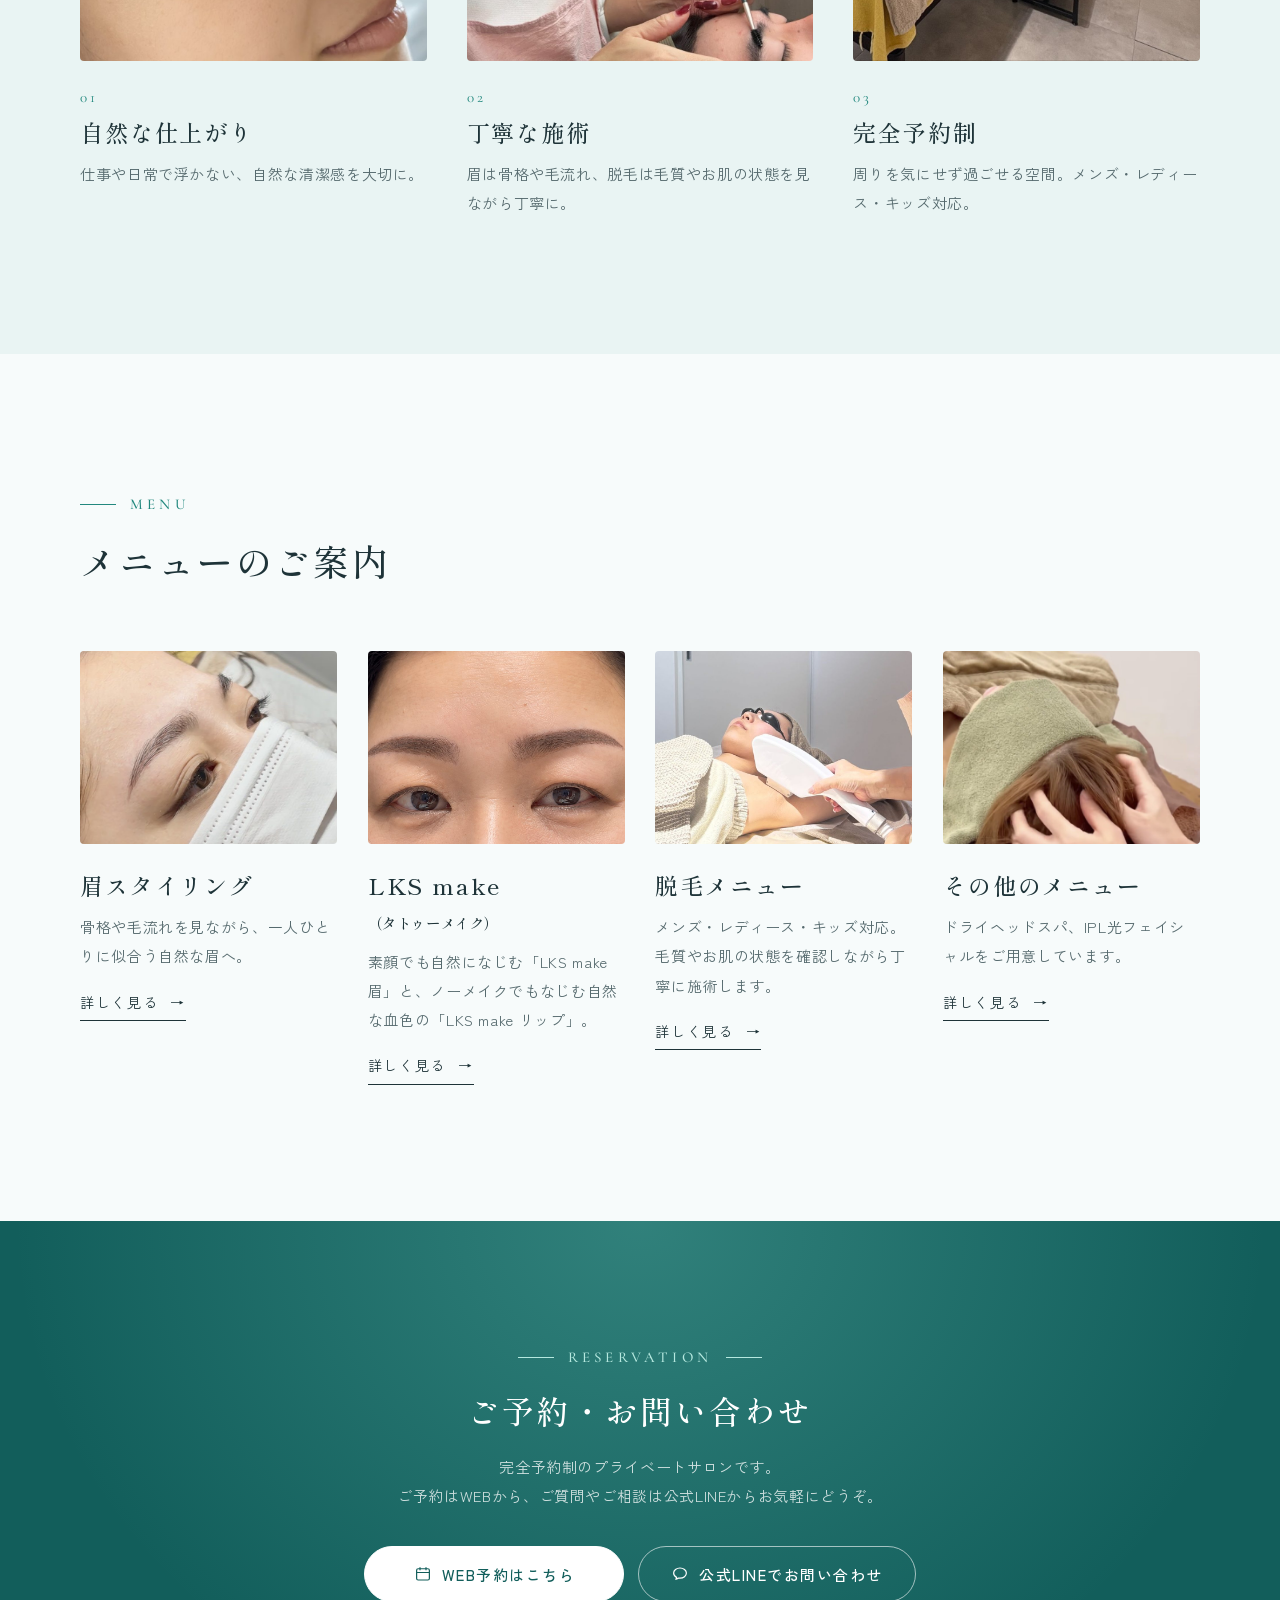
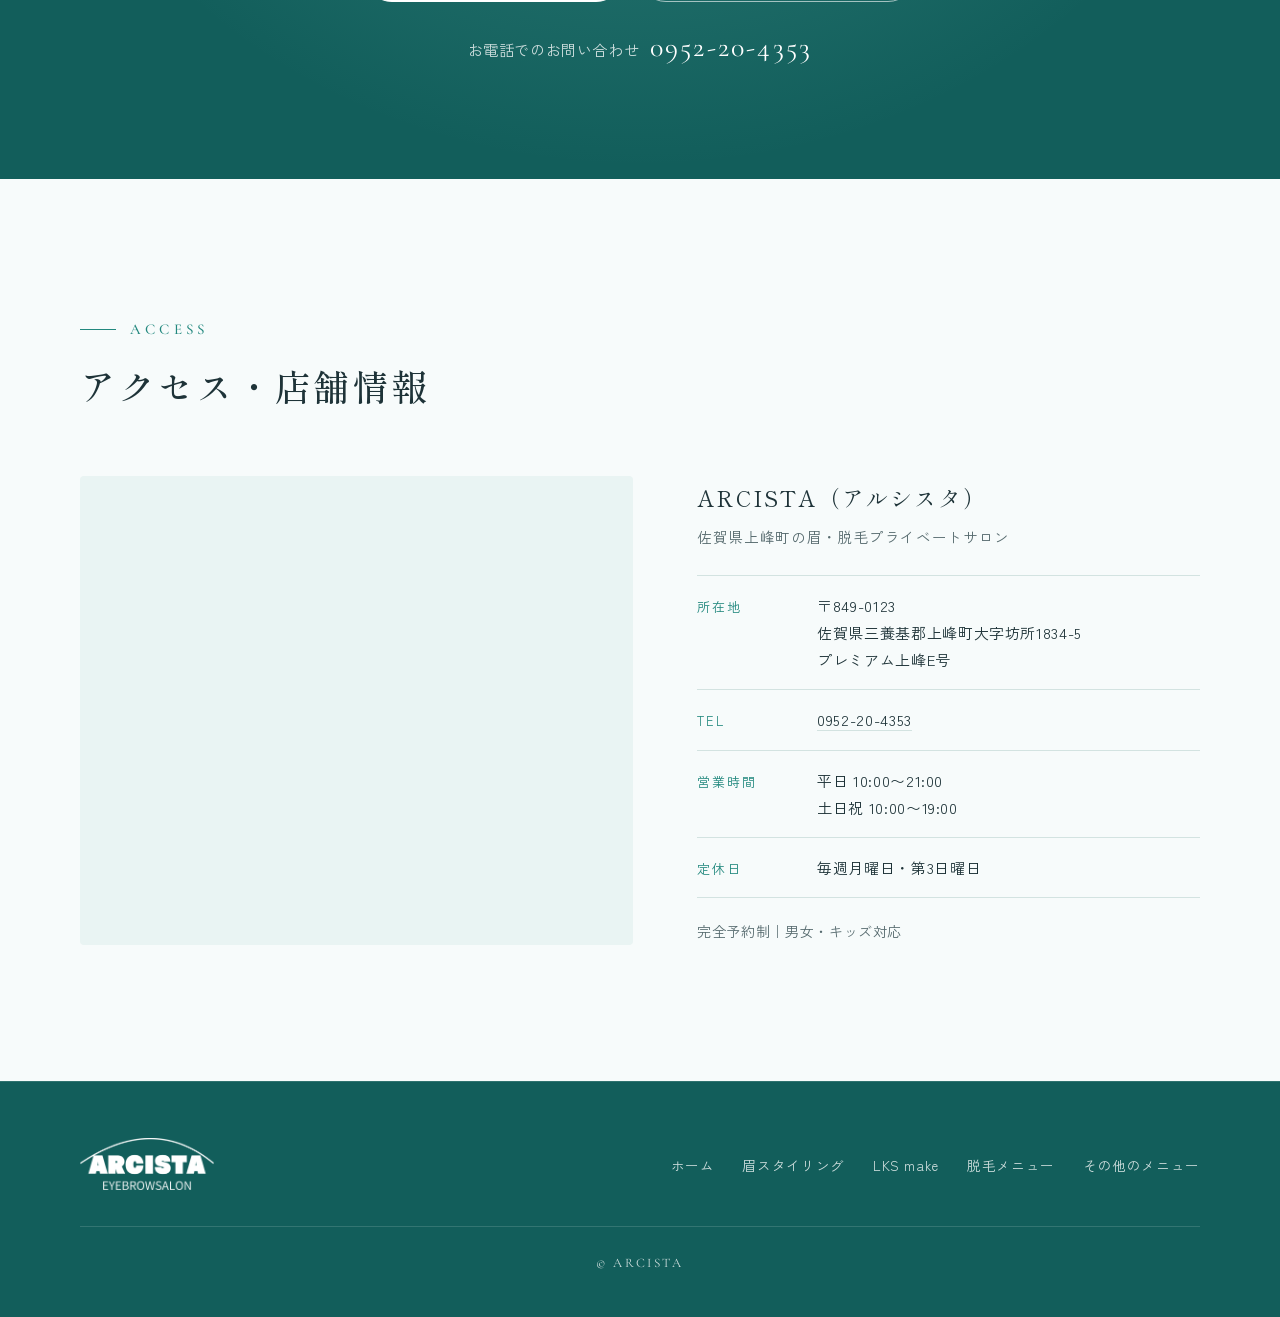
==== commit 22539004: "Link the brow concerns card to both eyebrow styling and LKS make Co-Authored-By: Claude Fable 5.2 <n" ====
--- a/index.html
+++ b/index.html
@@ -78,7 +78,7 @@
       <h2 class="heading" id="concerns-title">こんなお悩みありませんか？</h2>
     </div>
     <div class="cards cards--3">
-      <a class="card reveal" href="eyebrow.html">
+      <div class="card reveal">
         <div class="card__media"><img src="images/concern-brow.jpg" alt="自然に整えた眉の横顔" width="1200" height="674" loading="lazy"></div>
         <div class="card__body">
           <h3 class="card__title">眉のお悩み</h3>
@@ -88,9 +88,12 @@
             <li>眉が薄い・短い・細い</li>
             <li>毎朝の眉メイクを楽にしたい</li>
           </ul>
-          <span class="text-link">眉スタイリングを見る</span>
-        </div>
-      </a>
+          <div class="card__links">
+            <a class="text-link" href="eyebrow.html">眉スタイリングを見る</a>
+            <a class="text-link" href="lks.html#brow">LKS make 眉を見る</a>
+          </div>
+        </div>
+      </div>
       <a class="card reveal" href="lks.html#lip">
         <div class="card__media"><img src="images/gallery-lip.jpg" alt="LKS make リップの施術事例" width="480" height="270" loading="lazy"></div>
         <div class="card__body">
--- a/css/style.css
+++ b/css/style.css
@@ -522,3 +522,4 @@
 .banner__title { font-family: var(--serif); font-size: clamp(18px, 2.2vw, 22px); letter-spacing: 0.08em; }
 .banner__text { margin-top: 6px; color: var(--ink-soft); font-size: 15px; }
 .card__title small { font-size: 0.62em; letter-spacing: 0.04em; white-space: nowrap; }
+.card__links { display: flex; flex-wrap: wrap; gap: 6px 24px; }
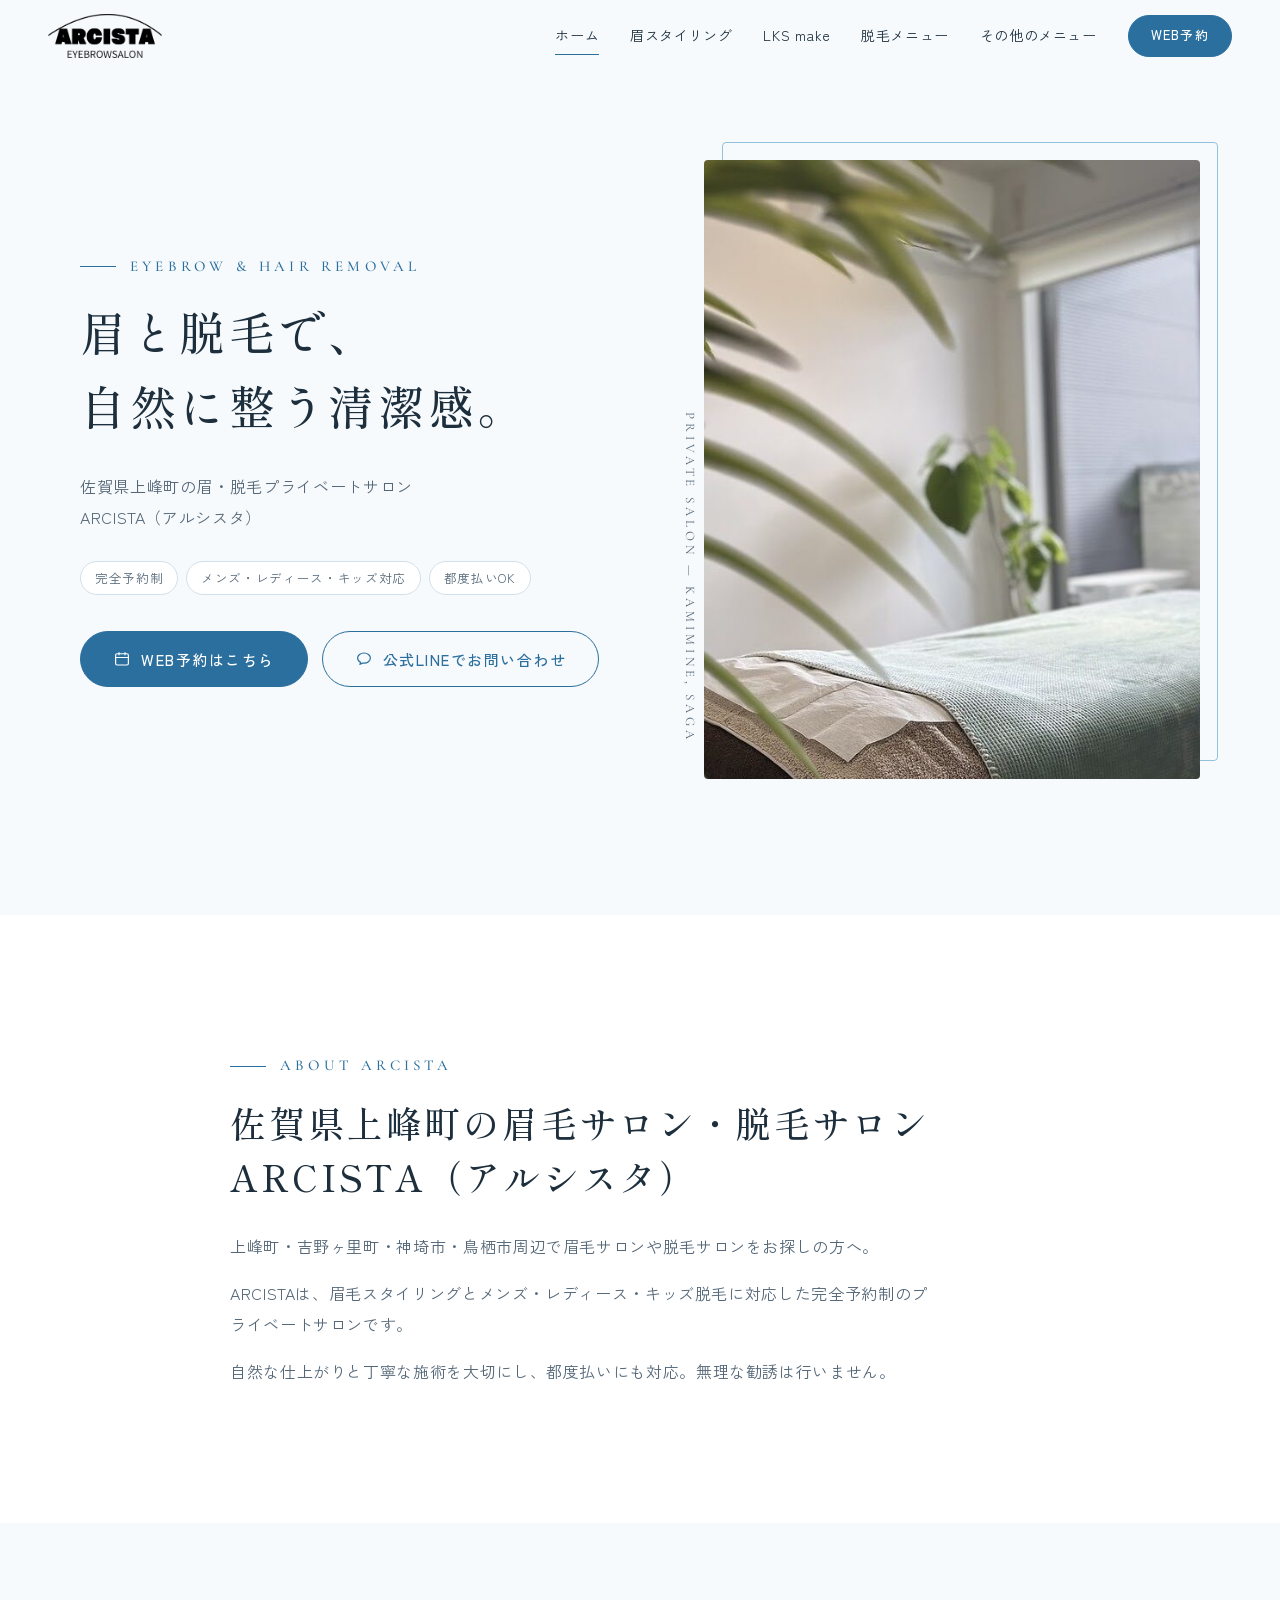
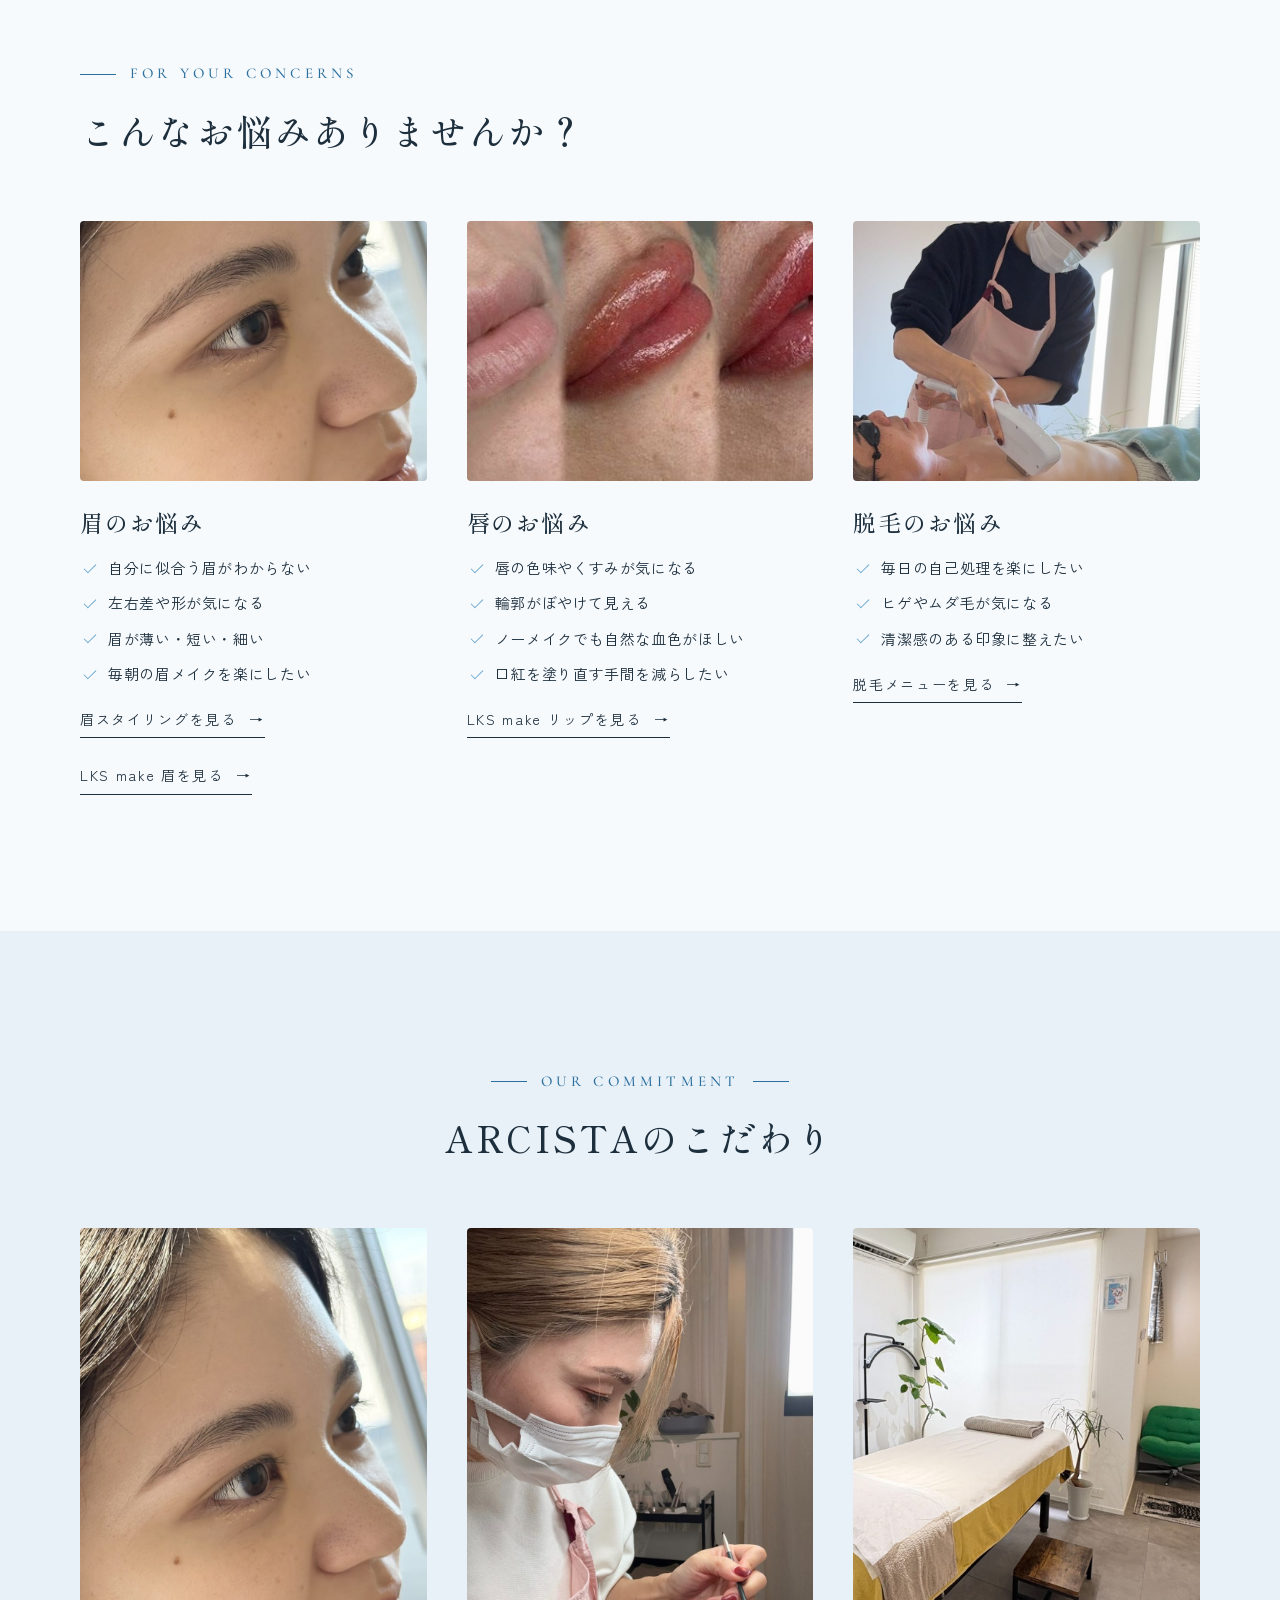
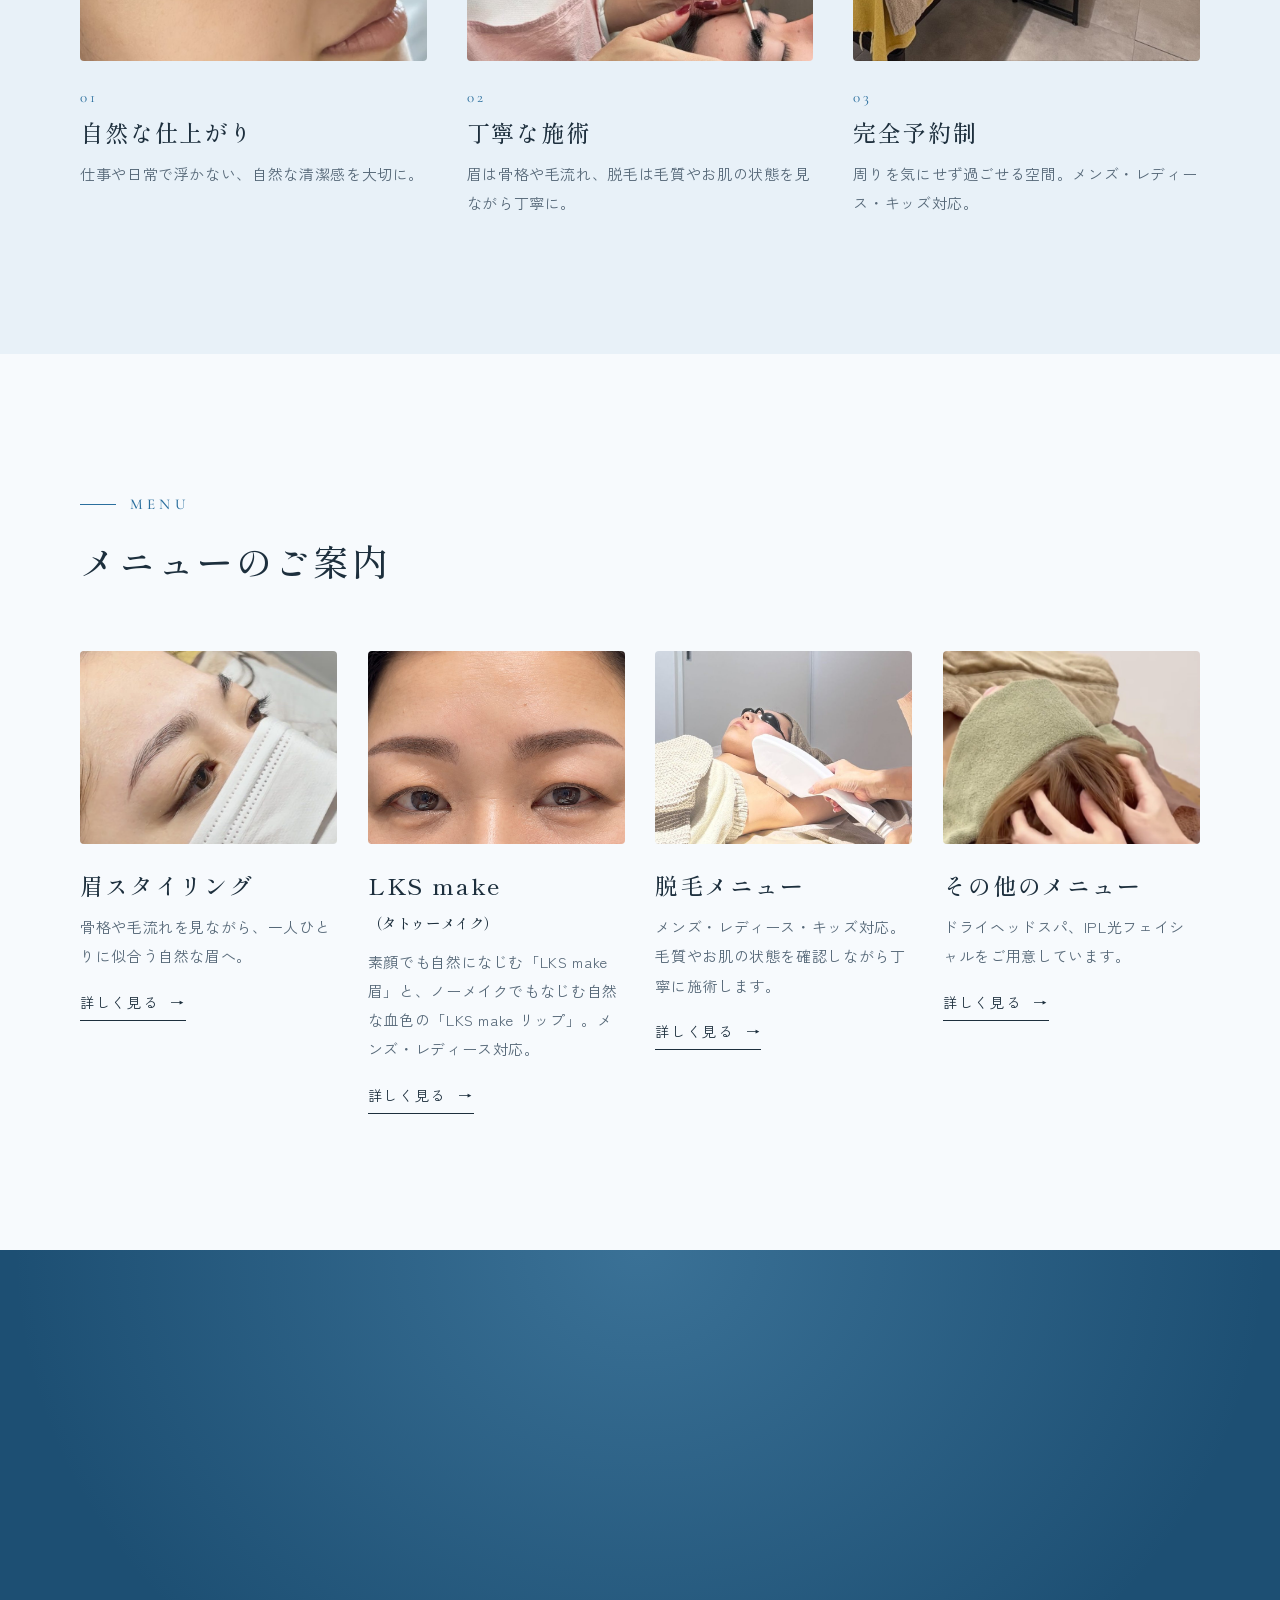
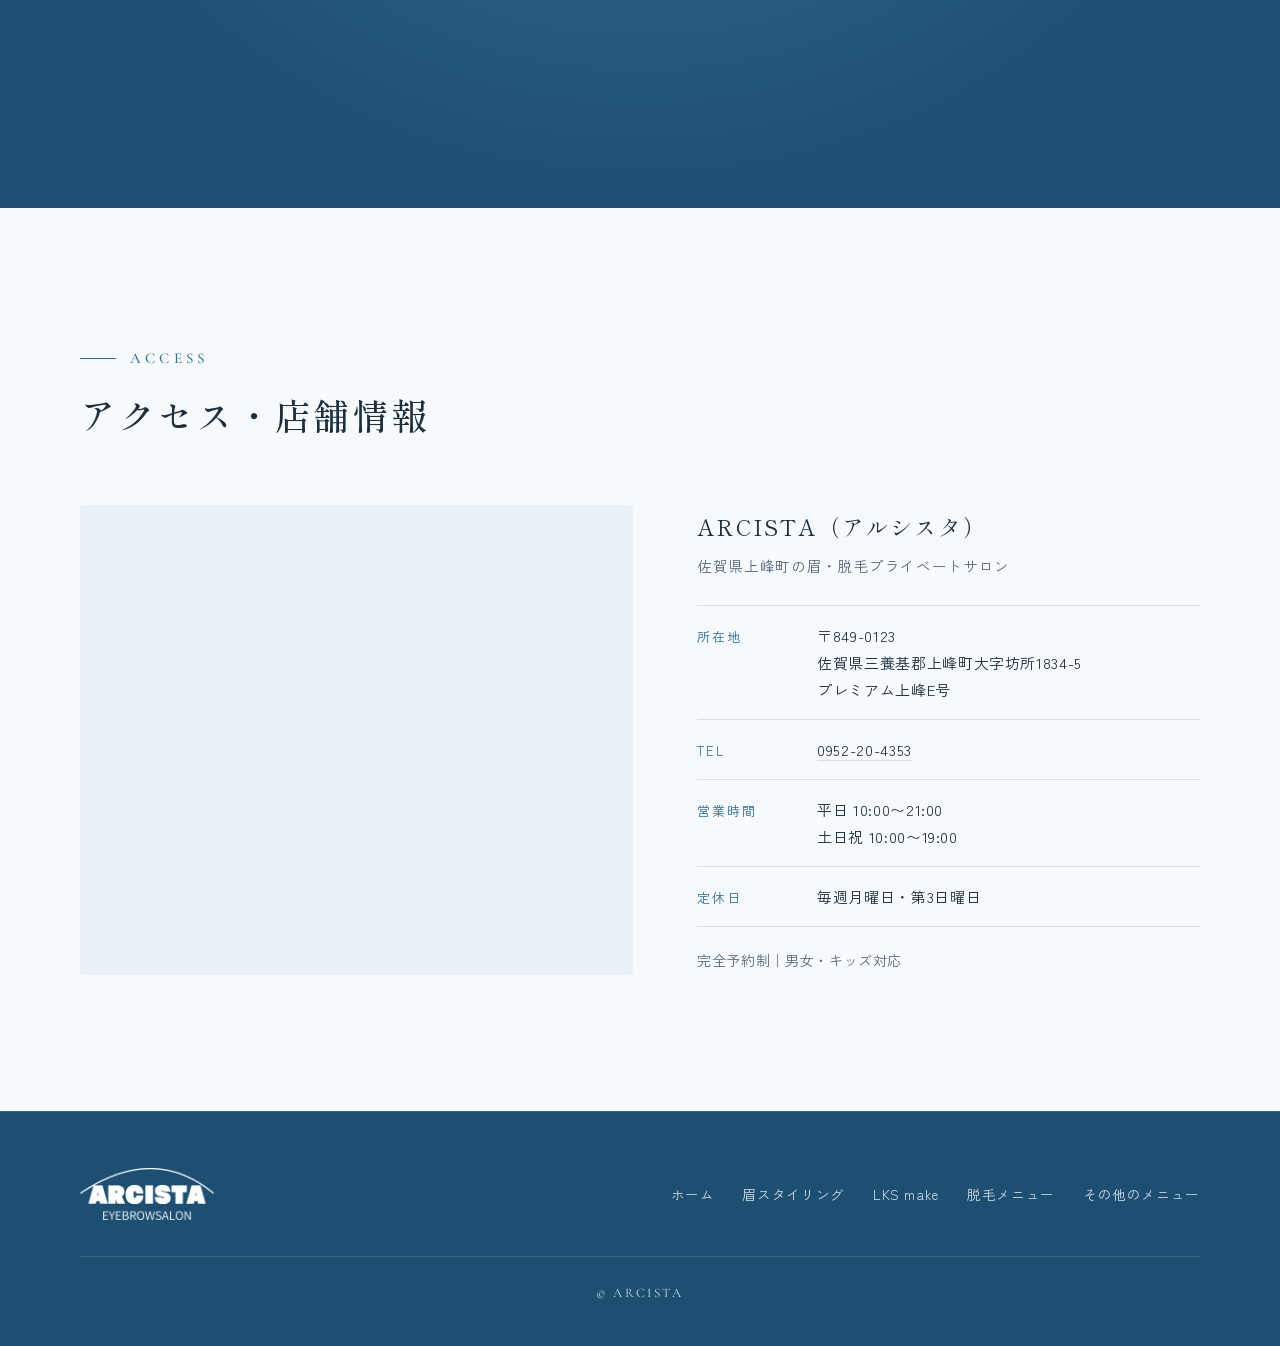
==== commit 777c86fd: "Note that LKS make is available for men as well Co-Authored-By: Claude Fable 5.2 <noreply@anthropic." ====
--- a/index.html
+++ b/index.html
@@ -177,7 +177,7 @@
         <div class="card__media"><img src="images/brow-lks.jpg" alt="LKS makeの仕上がり" width="1200" height="674" loading="lazy"></div>
         <div class="card__body">
           <h3 class="card__title">LKS make<small>（タトゥーメイク）</small></h3>
-          <p class="card__text">素顔でも自然になじむ「LKS make 眉」と、ノーメイクでもなじむ自然な血色の「LKS make リップ」。</p>
+          <p class="card__text">素顔でも自然になじむ「LKS make 眉」と、ノーメイクでもなじむ自然な血色の「LKS make リップ」。メンズ・レディース対応。</p>
           <span class="text-link">詳しく見る</span>
         </div>
       </a>
--- a/css/style.css
+++ b/css/style.css
@@ -3,17 +3,17 @@
    ========================================================== */
 
 :root {
-  --bg: #f7fbfb;
-  --bg-soft: #e9f4f3;
+  --bg: #f7fafd;
+  --bg-soft: #e8f1f8;
   --surface: #ffffff;
-  --ink: #1e3338;
-  --ink-soft: #566a6e;
-  --line: #d3e3e1;
-  --green: #1a7f78;
-  --green-deep: #125e5b;
-  --sage: #58b9ad;
-  --sage-soft: #dbf0ec;
-  --gold: #22887e;
+  --ink: #1d2f3d;
+  --ink-soft: #566878;
+  --line: #d3e0ea;
+  --green: #2b6f9e;
+  --green-deep: #1d4f73;
+  --sage: #6aa9d0;
+  --sage-soft: #dcebf5;
+  --gold: #2b6f9e;
   --line-green: #06c755;
 
   --serif: "Shippori Mincho", "Hiragino Mincho ProN", "Yu Mincho", "YuMincho", serif;
@@ -73,7 +73,7 @@
 .site-header {
   position: sticky; top: 0; z-index: 50;
   height: var(--header-h);
-  background: rgba(247, 251, 251, 0.92);
+  background: color-mix(in srgb, var(--bg) 92%, transparent);
   backdrop-filter: blur(12px);
   -webkit-backdrop-filter: blur(12px);
   border-bottom: 1px solid transparent;
@@ -215,7 +215,7 @@
   padding-block: clamp(56px, 9vw, 112px) clamp(48px, 7vw, 88px);
   border-bottom: 1px solid var(--line);
   background:
-    radial-gradient(60% 120% at 100% 0%, rgba(88, 185, 173, 0.2), transparent 70%),
+    radial-gradient(60% 120% at 100% 0%, color-mix(in srgb, var(--sage) 22%, transparent), transparent 70%),
     var(--bg);
 }
 .page-hero__en {
@@ -381,9 +381,9 @@
 .cta {
   background: var(--green-deep); color: #fff; text-align: center;
   padding-block: clamp(64px, 9vw, 104px);
-  background-image: radial-gradient(70% 140% at 50% 0%, rgba(120, 210, 198, 0.3), transparent 70%);
-}
-.cta .label { justify-content: center; color: #b5e8df; }
+  background-image: radial-gradient(70% 140% at 50% 0%, color-mix(in srgb, var(--sage) 38%, transparent), transparent 70%);
+}
+.cta .label { justify-content: center; color: var(--sage-soft); }
 .cta .label::after { content: ""; width: 36px; height: 1px; background: currentColor; }
 .cta h2 { font-size: clamp(22px, 3.4vw, 32px); }
 .cta p { margin-top: 18px; color: rgba(255, 255, 255, 0.78); font-size: 15px; }
@@ -523,3 +523,25 @@
 .banner__text { margin-top: 6px; color: var(--ink-soft); font-size: 15px; }
 .card__title small { font-size: 0.62em; letter-spacing: 0.04em; white-space: nowrap; }
 .card__links { display: flex; flex-wrap: wrap; gap: 6px 24px; }
+
+/* Part prices */
+.prices dt small { display: block; font-size: 12px; line-height: 1.6; color: var(--ink-soft); margin-top: 2px; }
+.price-more {
+  display: flex; flex-direction: column; align-items: flex-start; justify-content: center; gap: 10px;
+  padding: clamp(24px, 4vw, 40px); border: 1px dashed var(--sage); border-radius: 6px;
+}
+.price-more__title { font-family: var(--serif); font-size: 19px; letter-spacing: 0.08em; }
+.price-more__text { color: var(--ink-soft); font-size: 15px; margin-bottom: 8px; }
+
+/* LKS make page: rose accent */
+.page-lks { --gold: #a5565f; --rose: #a5565f; --rose-mid: #d08a92; --bg-soft: #f9eeec; --line: #ead9d6; }
+.page-lks .site-header, .page-lks .cta, .page-lks #access, .page-lks .site-footer { --line: #d3e0ea; }
+.page-lks .page-hero { background: radial-gradient(70% 140% at 100% 0%, color-mix(in srgb, var(--rose-mid) 42%, transparent), transparent 72%), var(--bg); }
+.page-lks .page-hero__en { color: var(--rose); }
+.page-lks .menu-title { border-bottom-color: var(--rose); }
+.page-lks .menu-title h2 { color: var(--rose); }
+.page-lks .checks li::before { border-color: var(--rose); }
+.page-lks .steps li::before { color: var(--rose-mid); }
+.page-lks .prices dd { color: var(--rose); }
+.page-lks .price-card { border-color: var(--rose-mid); }
+.page-lks main .text-link { color: var(--rose); }
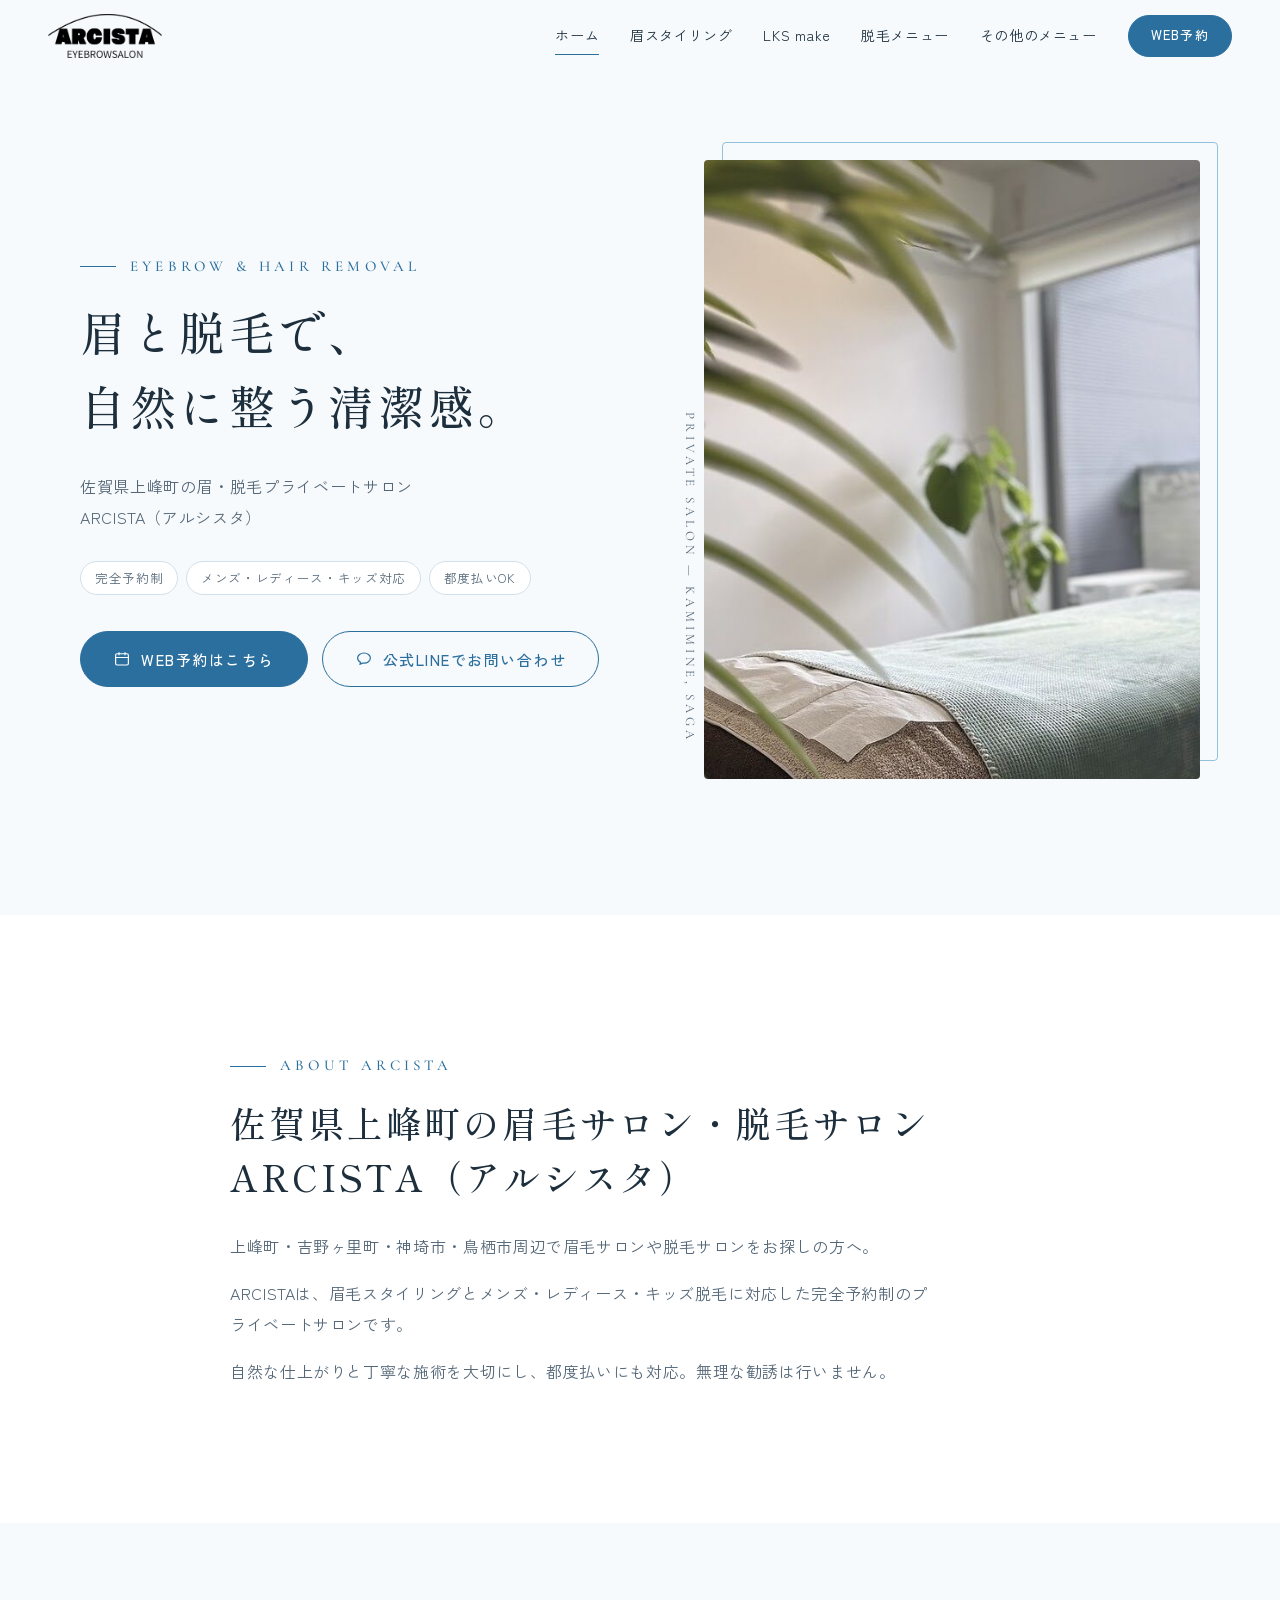
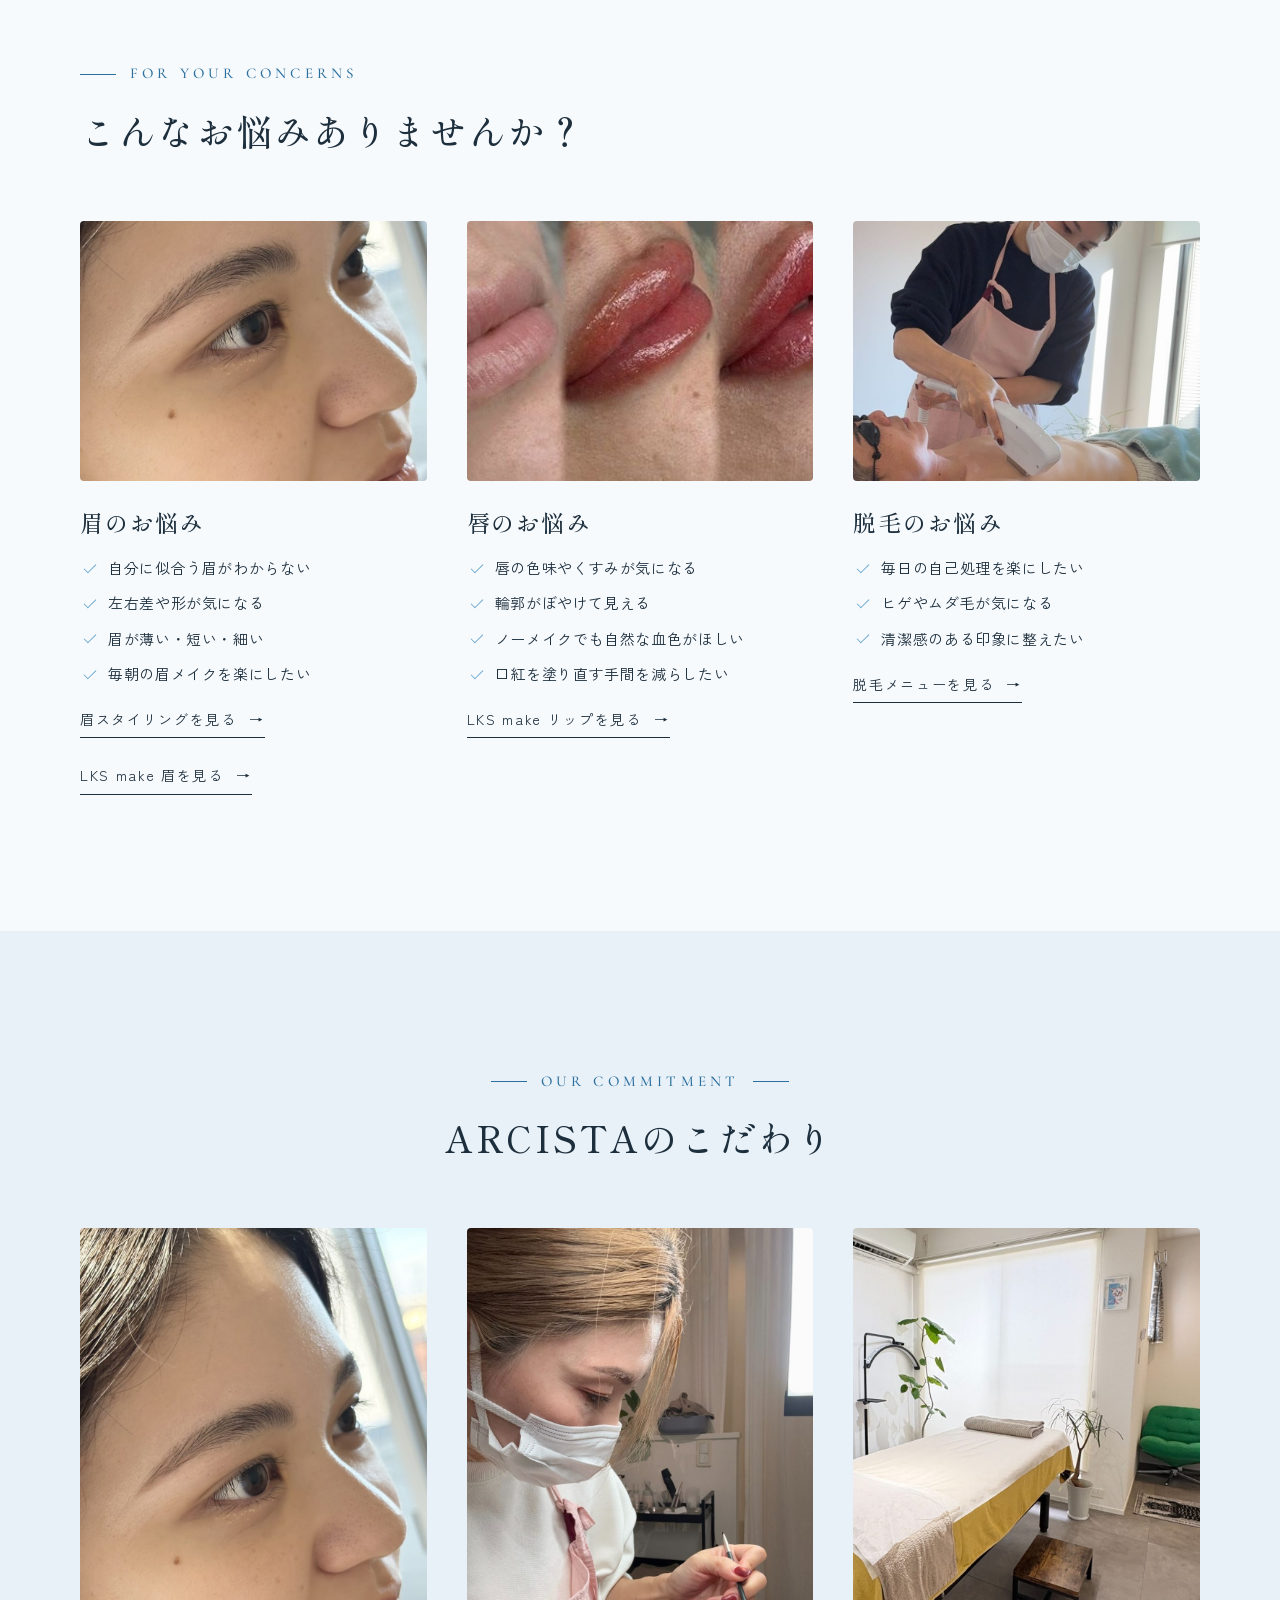
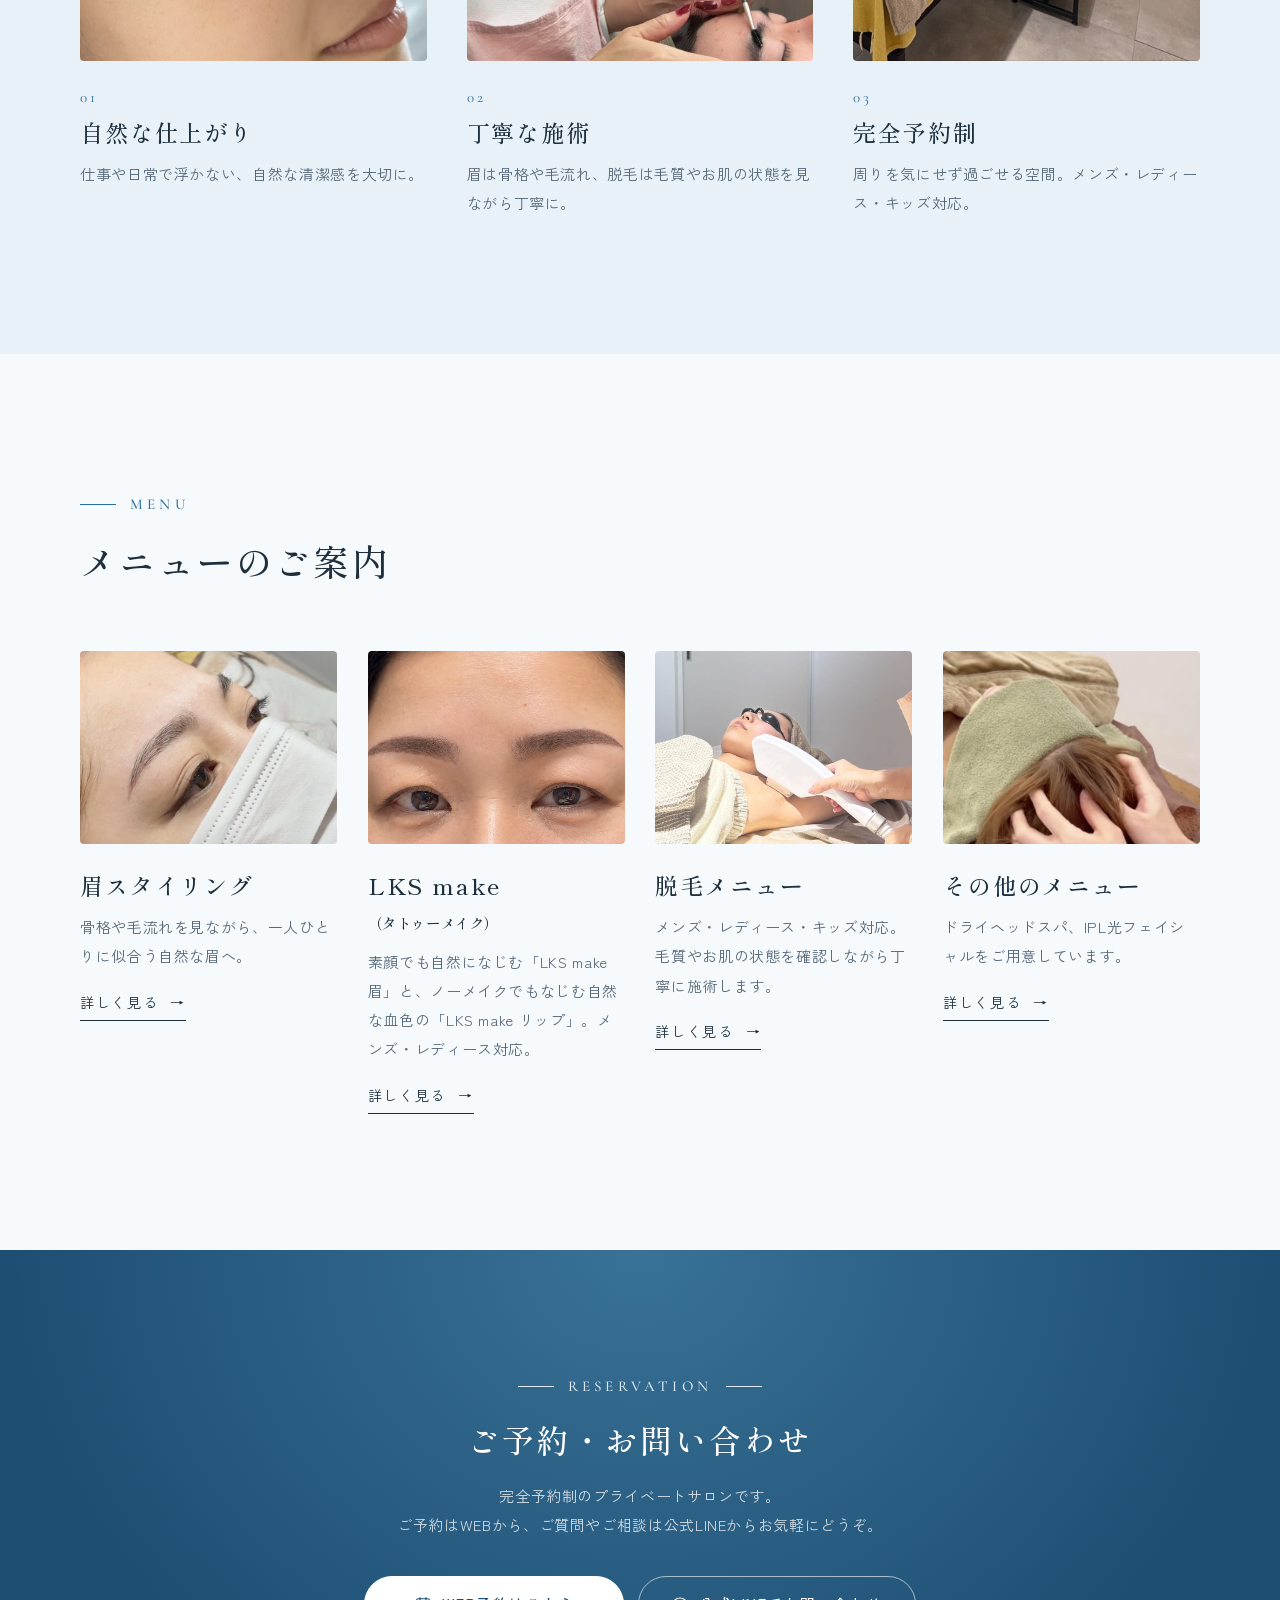
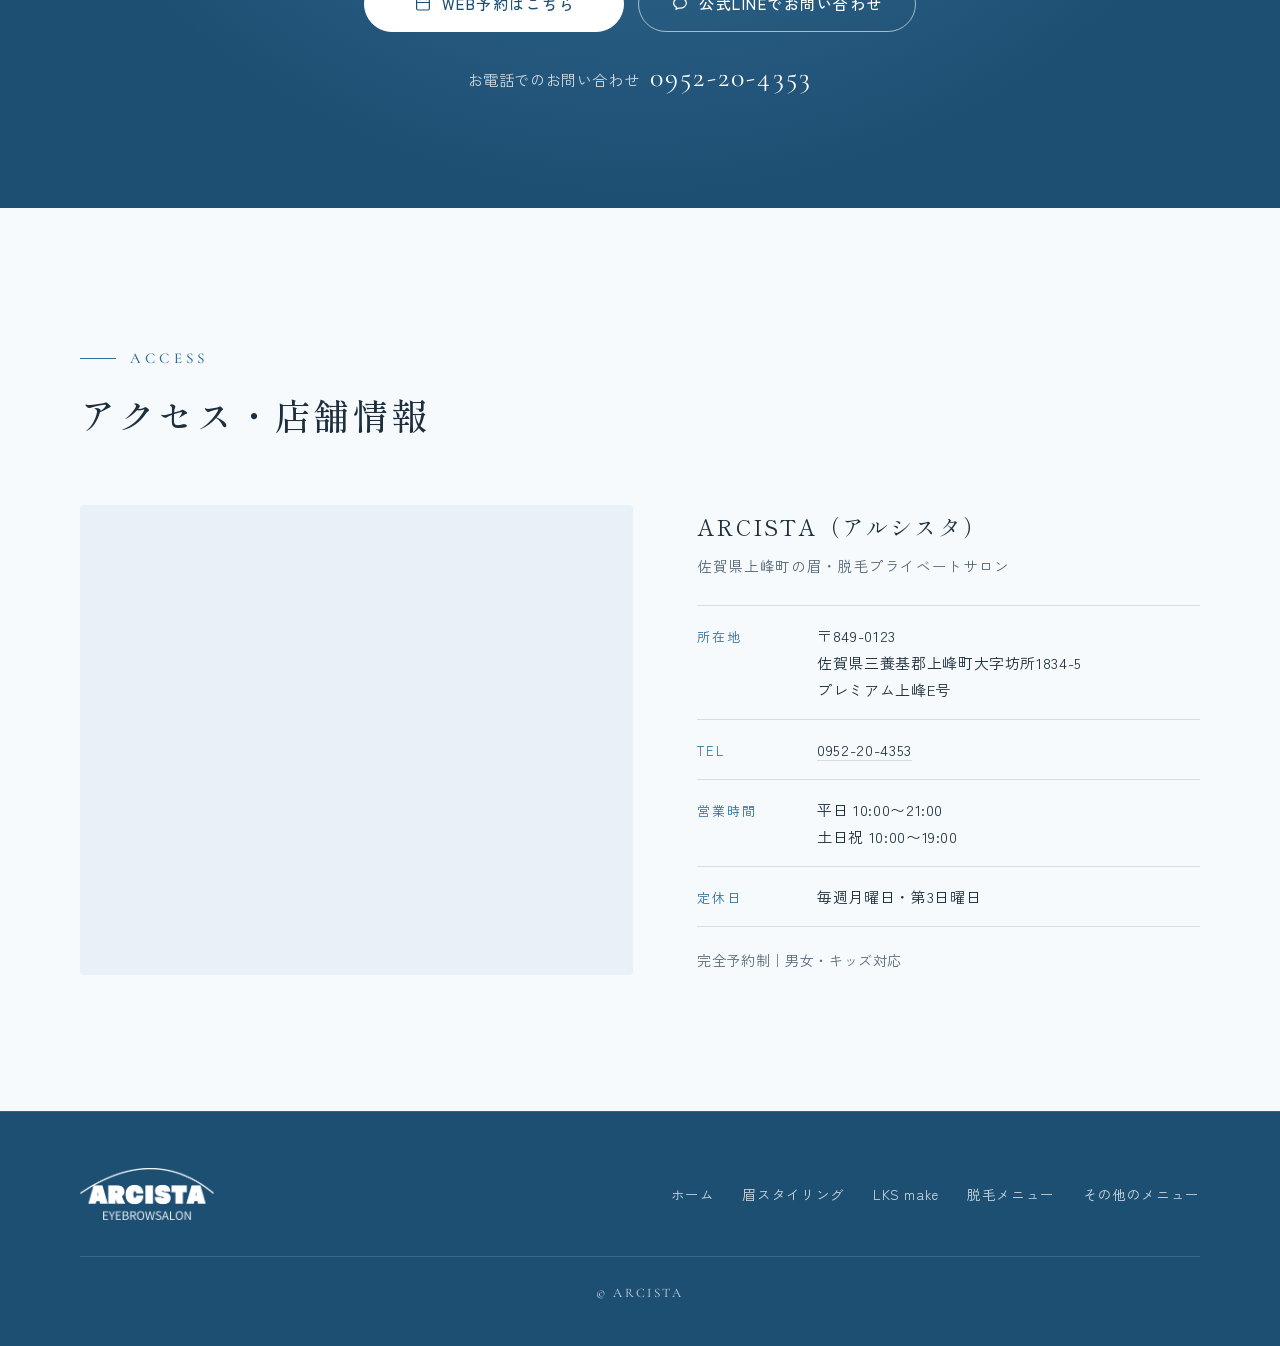
==== commit 9de4de11: "Add Google Analytics tracking to every page Use the same GA4 measurement ID as the previous Google S" ====
--- a/index.html
+++ b/index.html
@@ -18,6 +18,14 @@
 <link href="https://fonts.googleapis.com/css2?family=Cormorant+Garamond:wght@400;500&family=Shippori+Mincho:wght@400;500;600&family=Zen+Kaku+Gothic+New:wght@400;500&display=swap" rel="stylesheet">
 <link rel="stylesheet" href="css/style.css">
 <script>document.documentElement.classList.add('js');</script>
+<!-- Google Analytics (GA4) -->
+<script async src="https://www.googletagmanager.com/gtag/js?id=G-04KNGG2RRP"></script>
+<script>
+  window.dataLayer = window.dataLayer || [];
+  function gtag(){dataLayer.push(arguments);}
+  gtag('js', new Date());
+  gtag('config', 'G-04KNGG2RRP');
+</script>
 </head>
 <body>
 <a class="skip" href="#main">本文へスキップ</a>
